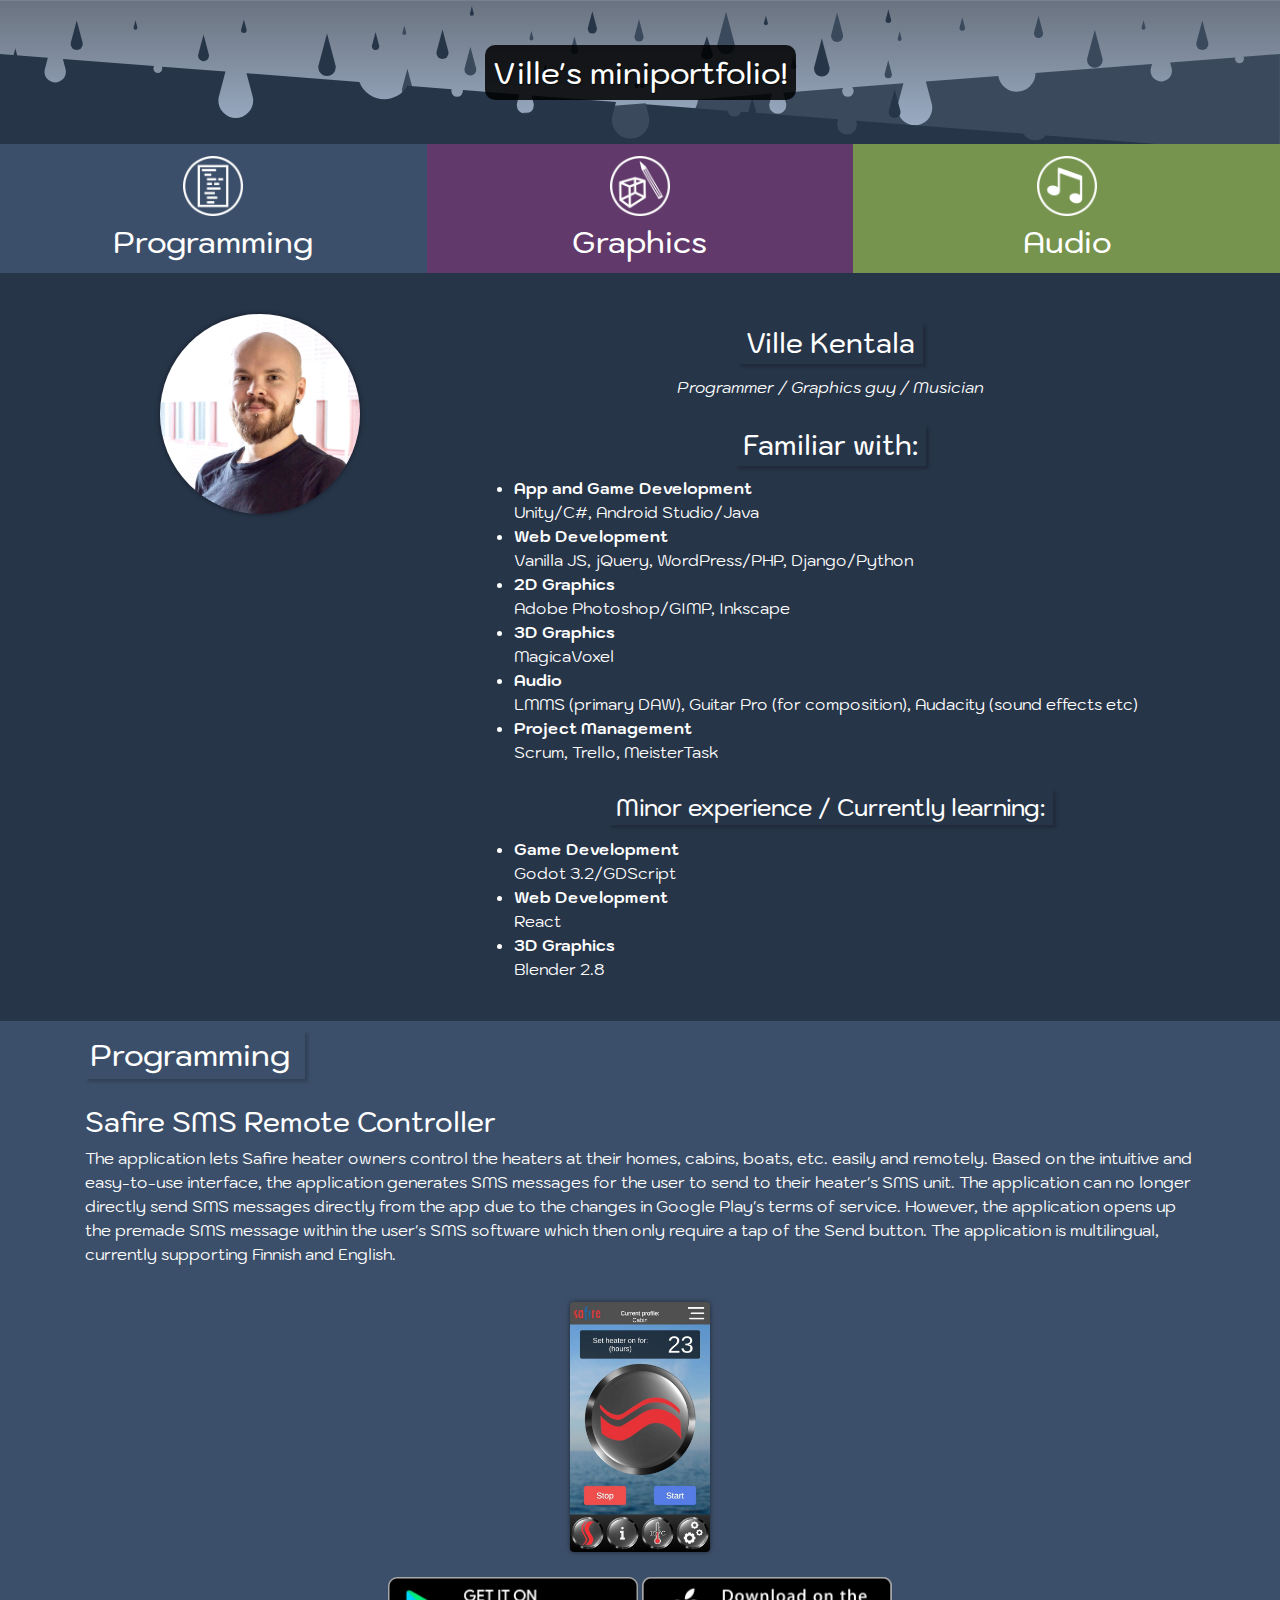
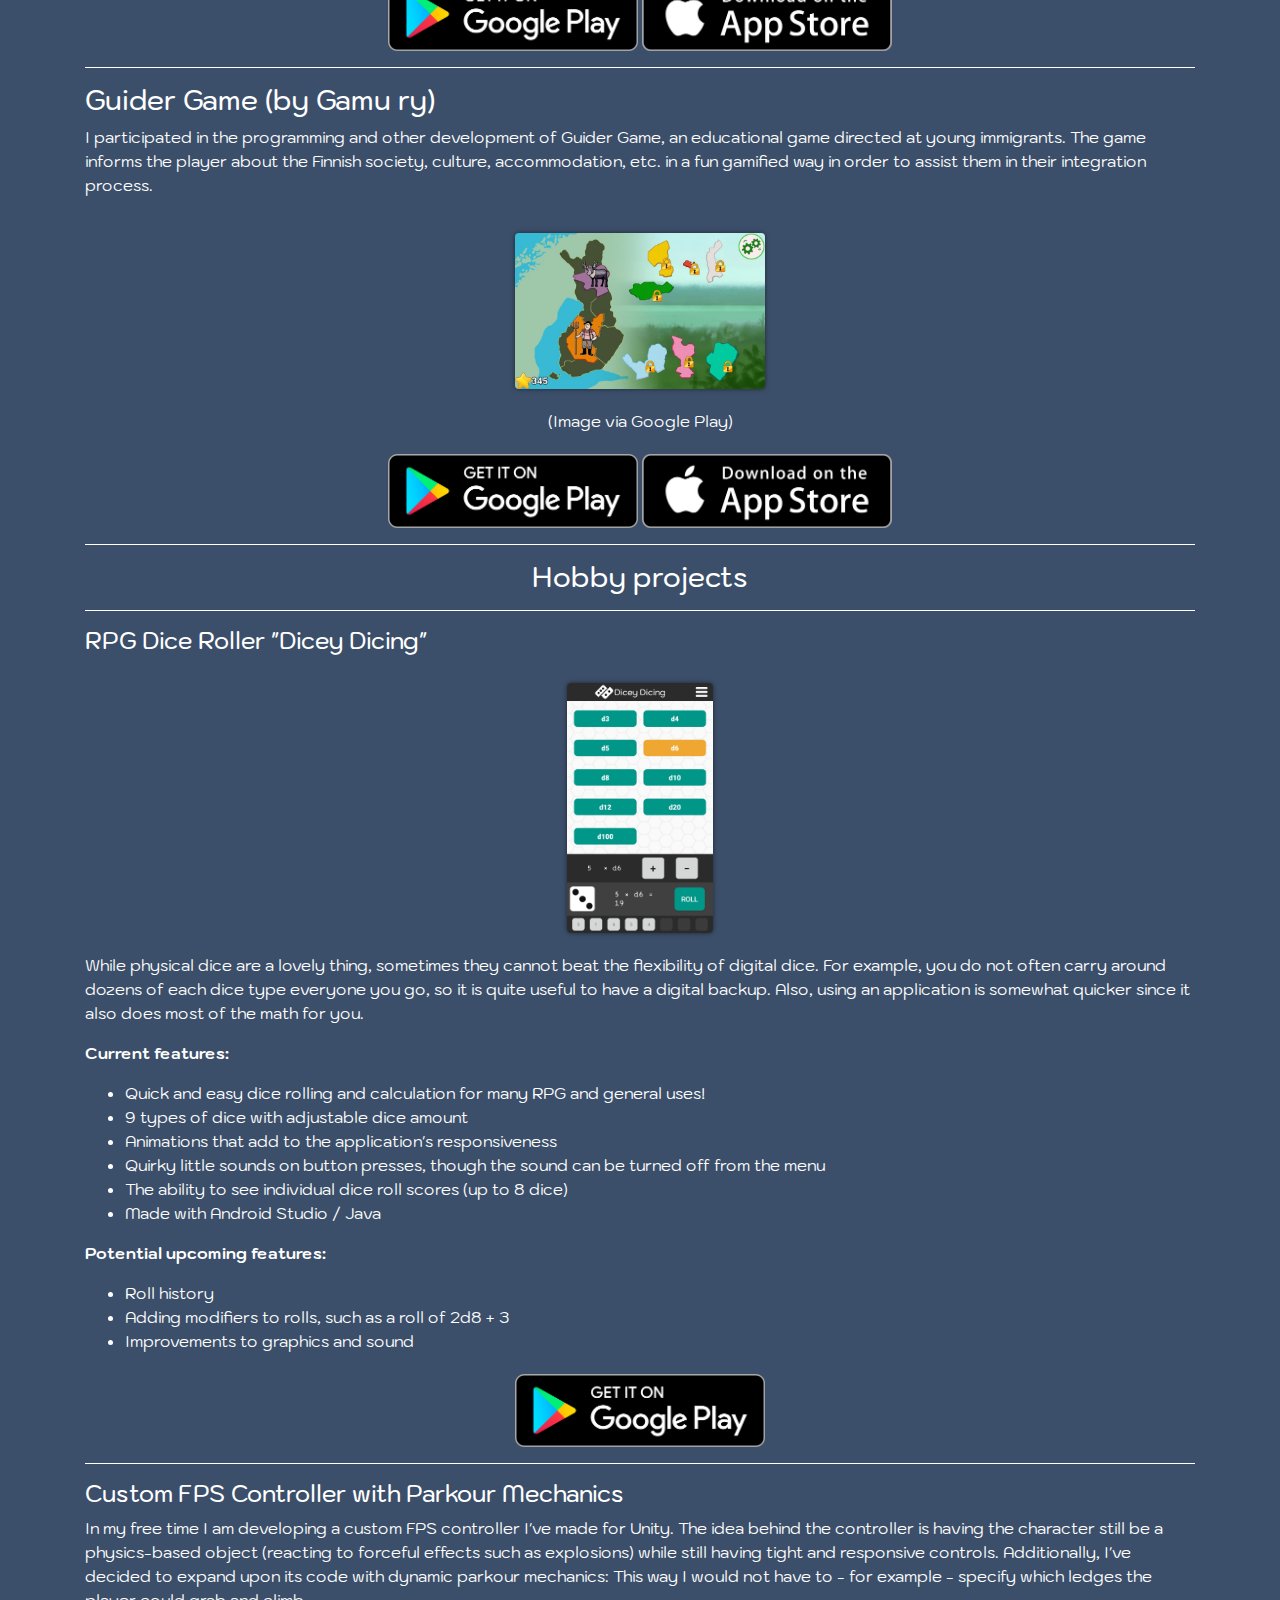
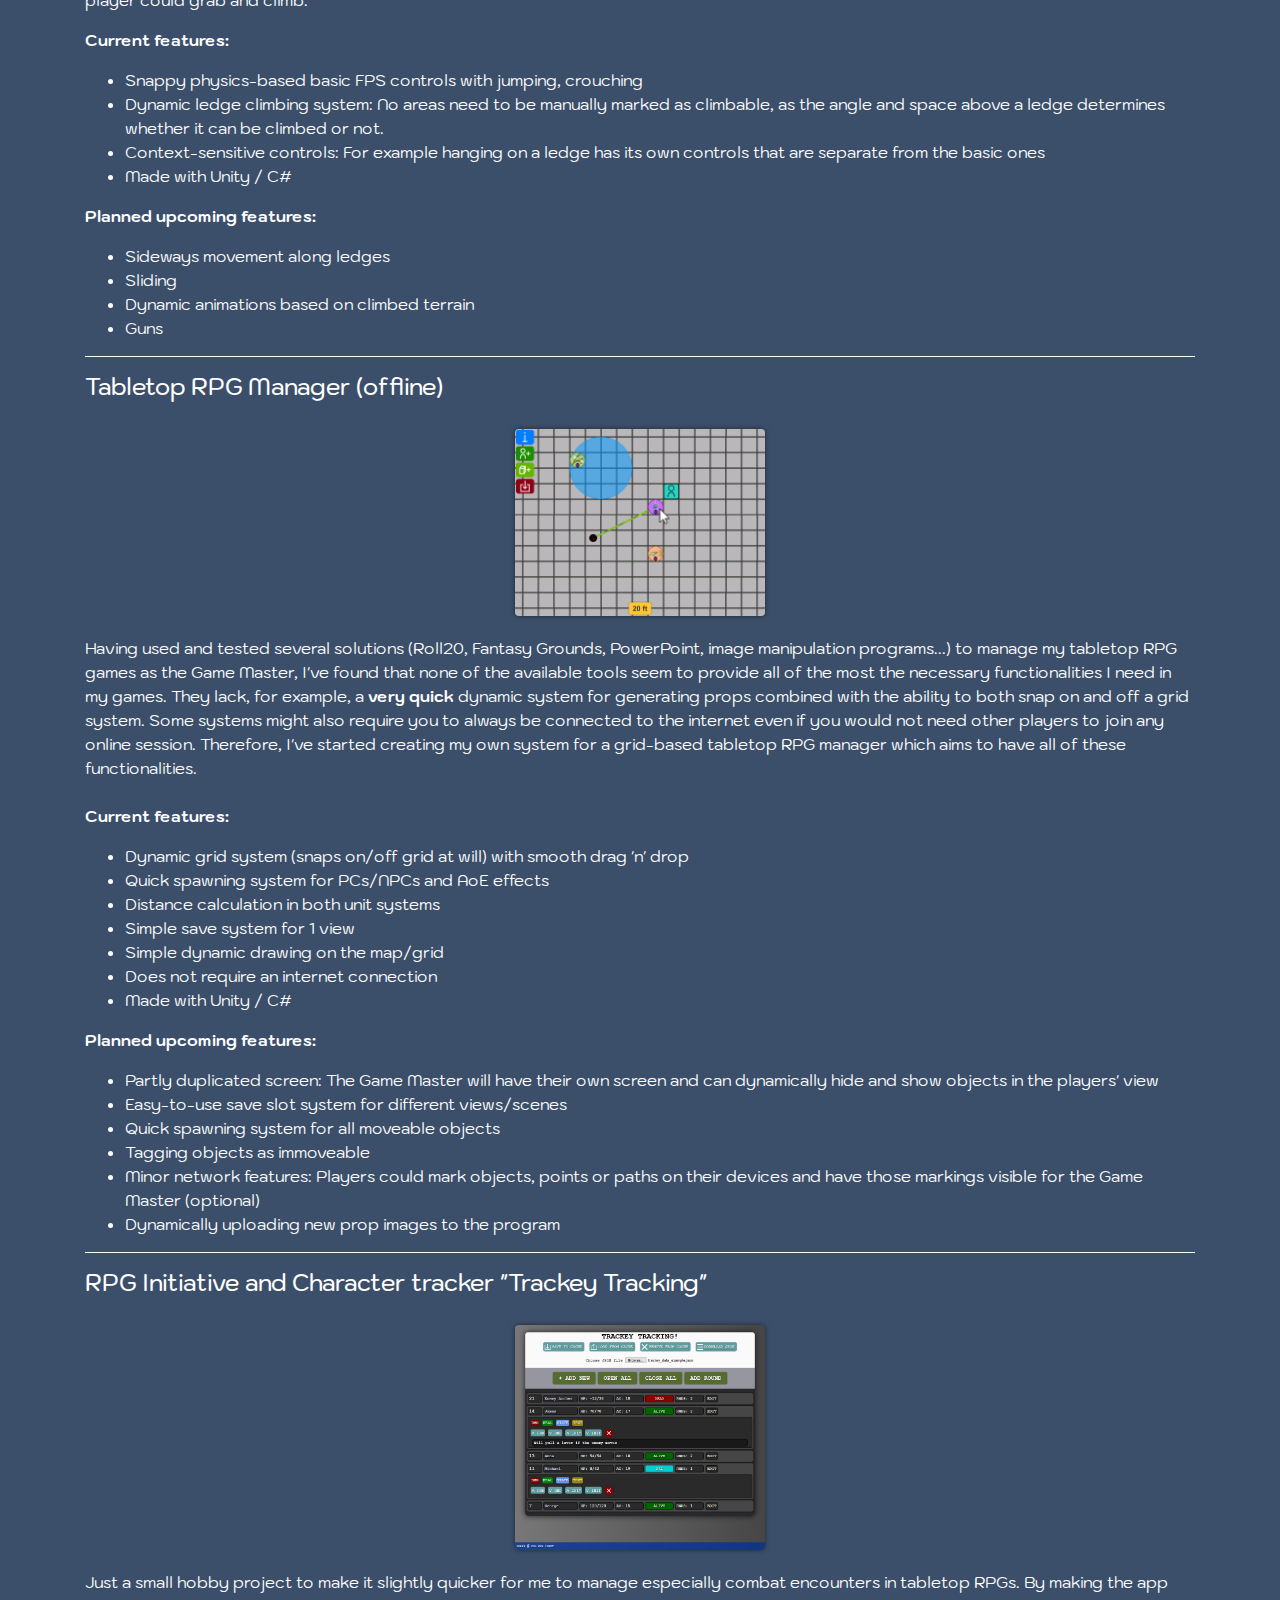
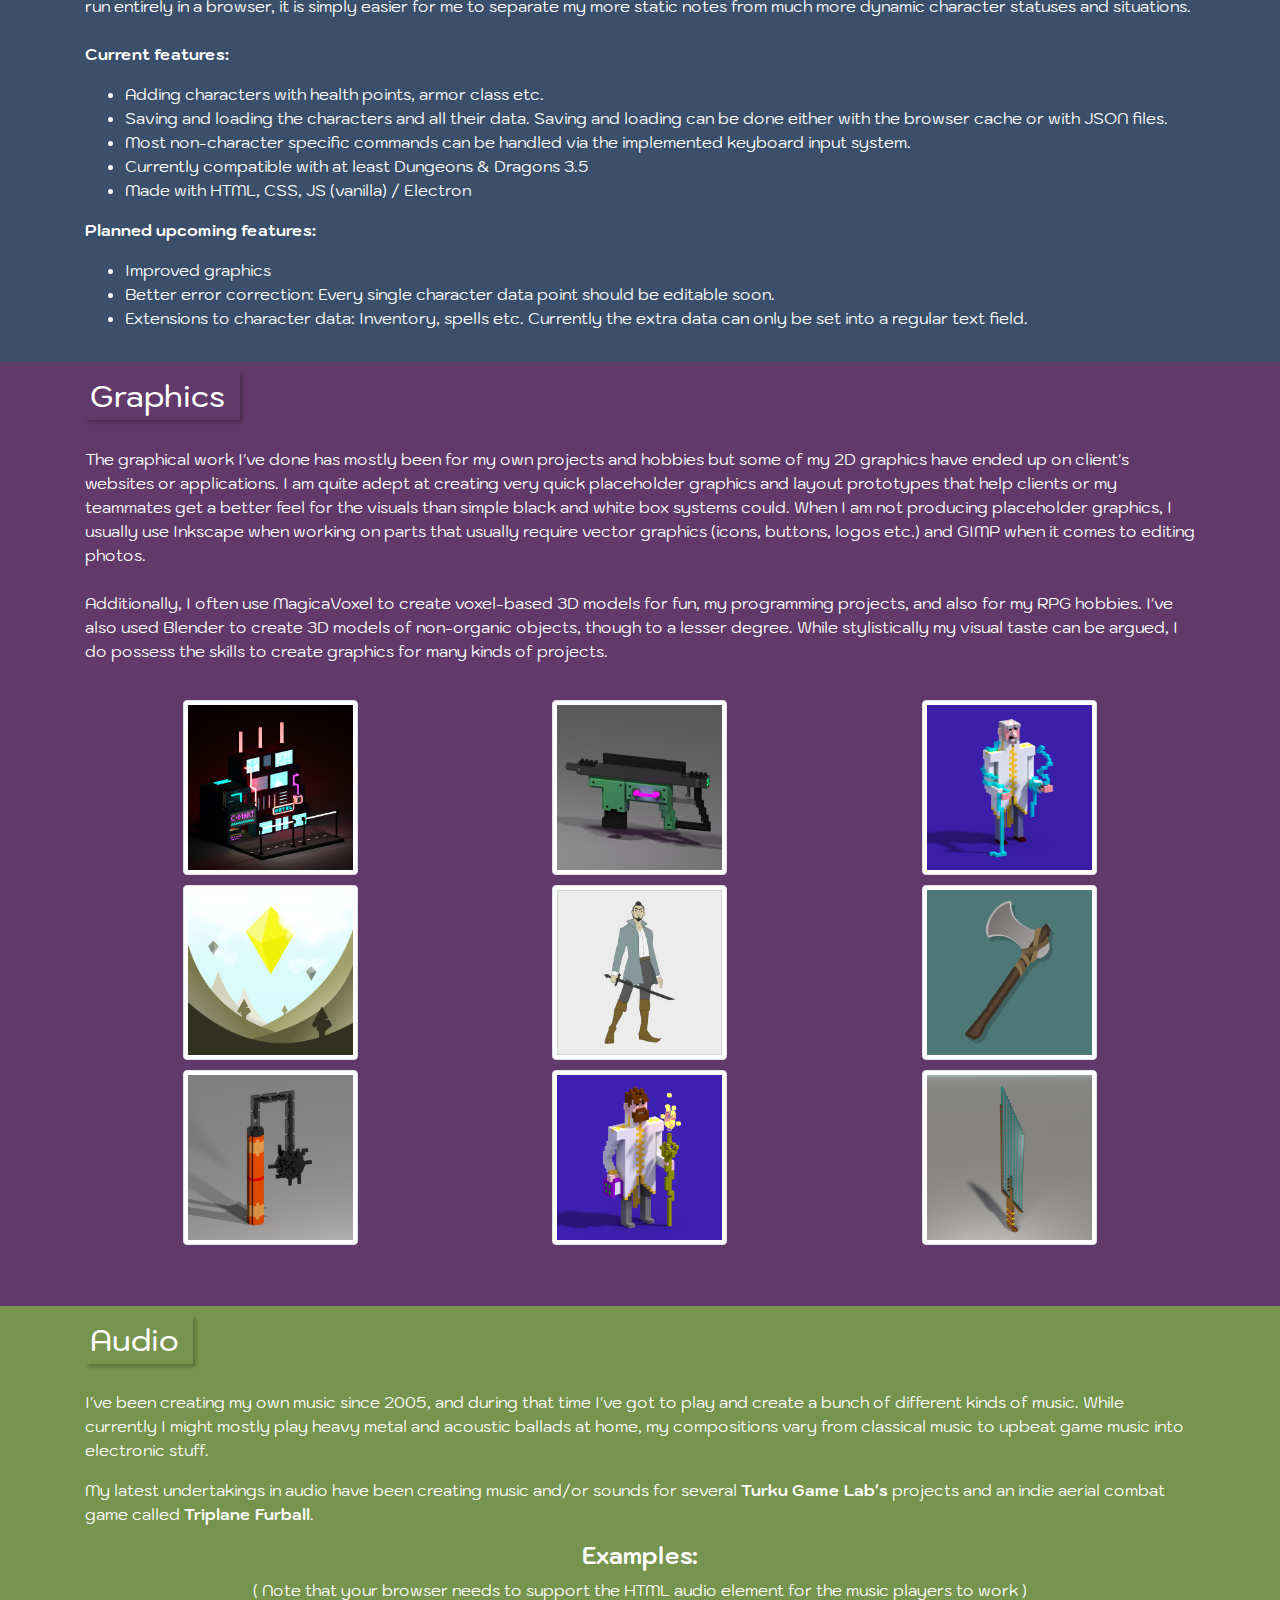
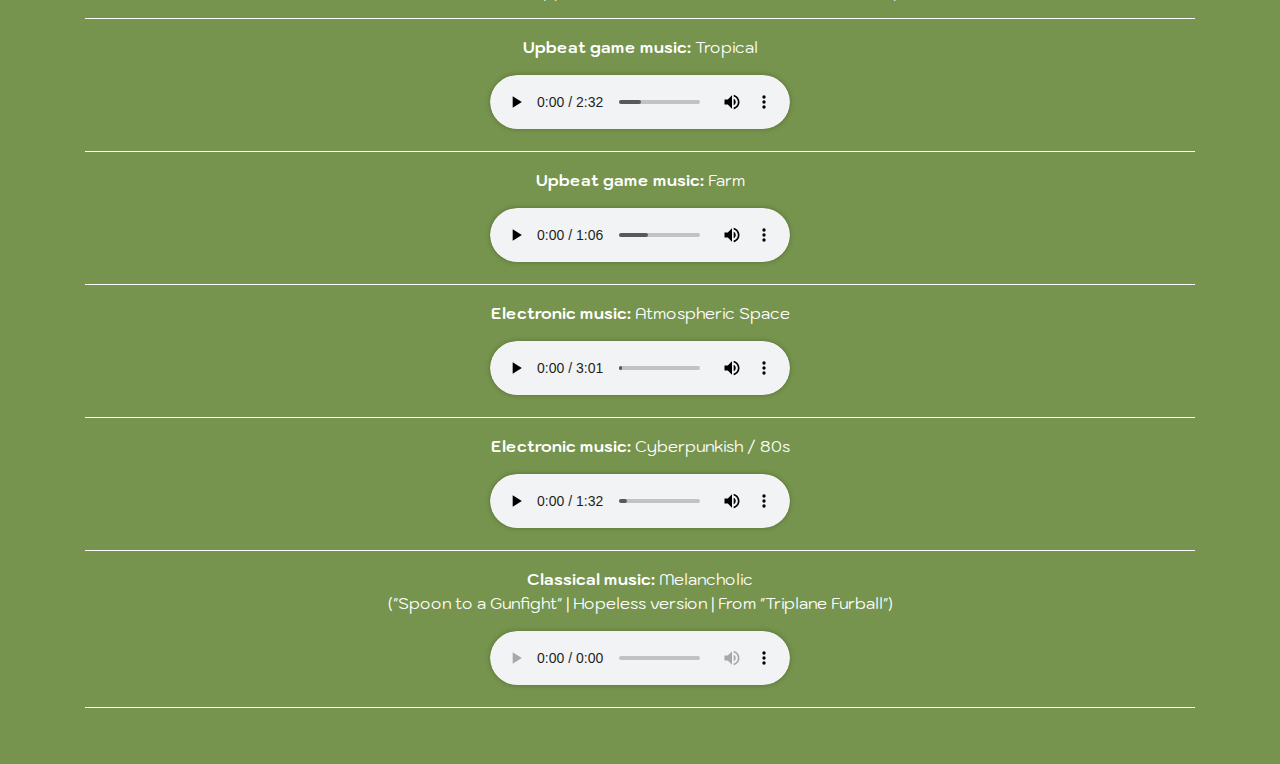
==== index.html @ 7572ef86 "CSS fixes for image sizes especially for very small displays." ====
<!doctype html>
<!--[if lt IE 7]>      <html class="no-js lt-ie9 lt-ie8 lt-ie7" lang="en"> <![endif]-->
<!--[if IE 7]>         <html class="no-js lt-ie9 lt-ie8" lang="en"> <![endif]-->
<!--[if IE 8]>         <html class="no-js lt-ie9" lang="en"> <![endif]-->
<!--[if gt IE 8]><!--> <html class="no-js" lang="en"> <!--<![endif]-->
    <head>
        <meta charset="utf-8">
        <meta http-equiv="X-UA-Compatible" content="IE=edge,chrome=1">
        <title>Ville's miniportfolio</title>
        <meta name="description" content="">
        <meta name="viewport" content="width=device-width, initial-scale=1">
        
        <!-- Icons + webmanifest | START -->
        <link rel="apple-touch-icon" sizes="180x180" href="apple-touch-icon.png">
        <link rel="icon" type="image/png" sizes="32x32" href="favicon-32x32.png">
        <link rel="icon" type="image/png" sizes="16x16" href="favicon-16x16.png">
        <link rel="manifest" href="site.webmanifest">
        <link rel="mask-icon" href="safari-pinned-tab.svg" color="#5bbad5">
        <meta name="msapplication-TileColor" content="#da532c">
        <meta name="theme-color" content="#ffffff">
        <!-- Favicon stuff etc | END -->

        <!-- Bootstrap necessities | START -->
        <link rel="stylesheet" href="https://stackpath.bootstrapcdn.com/bootstrap/4.4.1/css/bootstrap.min.css" integrity="sha384-Vkoo8x4CGsO3+Hhxv8T/Q5PaXtkKtu6ug5TOeNV6gBiFeWPGFN9MuhOf23Q9Ifjh" crossorigin="anonymous">
        <script src="https://code.jquery.com/jquery-3.4.1.slim.min.js" integrity="sha384-J6qa4849blE2+poT4WnyKhv5vZF5SrPo0iEjwBvKU7imGFAV0wwj1yYfoRSJoZ+n" crossorigin="anonymous"></script>
        <script src="https://stackpath.bootstrapcdn.com/bootstrap/4.4.1/js/bootstrap.min.js" integrity="sha384-wfSDF2E50Y2D1uUdj0O3uMBJnjuUD4Ih7YwaYd1iqfktj0Uod8GCExl3Og8ifwB6" crossorigin="anonymous"></script>
        <!-- Bootstrap necessities | END -->

        <link href="https://fonts.googleapis.com/css?family=Kodchasan&display=swap" rel="stylesheet"> 
        <link rel="stylesheet" href="css/main_20200629a.css">

    </head>
    <body>
        <!--[if lt IE 8]>
            <p class="browserupgrade">You are using an <strong>outdated</strong> browser. Please <b>upgrade your browser</b> to improve your experience.</p>
        <![endif]-->

        <!-- Header | START -->
        <div class="header">
            <a href="https://mycoville.github.io/">
                <h1 class="text-center align-middle"><span class="header-text">Ville's miniportfolio!</span></h1>
            </a>
            <div class="decoration header-left">&nbsp;</div>
            <div class="decoration header-right">&nbsp;</div>
            <div class="decoration header-left-props">&nbsp;</div>
            <div class="decoration header-right-props">&nbsp;</div>
        </div>
        <!-- Header | END -->

        <!-- Simple menu | START -->
        <div id="menu" class="container-fluid">
            <div class="row text-center">
                <a href="#programming" class="col-md-4 bg-cyberblue text-center p-1 menu-item">
                        <div class="col-3 col-md-12 menu-item">
                            <img class="m-2 img-mainmenu" src="images/icon-programming.png">
                        </div>
                        <div class="col-9 col-md-12 menu-item">
                            <h1 class="title-mainmenu">Programming</h1>
                        </div>
                        
                </a>
                <a href="#graphics" class="col-md-4 bg-cyberpurple text-center p-1 menu-item">
                        <div class="col-3 col-md-12 menu-item">
                            <img class="m-2 img-mainmenu" src="images/icon-graphics.png">
                        </div>
                        <div class="col-9 col-md-12 menu-item">
                            <h1 class="title-mainmenu">Graphics</h1>
                        </div>
                </a>
                <a href="#audio" class="col-md-4 bg-cybergreen text-center p-1 menu-item">
                        <div class="col-3 col-md-12 menu-item">
                            <img class="m-2 img-mainmenu" src="images/icon-audio2.png">
                        </div>
                        <div class="col-9 col-md-12 menu-item">
                            <h1 class="title-mainmenu">Audio</h1>
                        </div>
                </a>
            </div>
        </div>
        <!-- Simple menu | END -->
<!--xxxxxxxxxxxxxxxxxxxxxxxxxxxxxxxxxxxxxxxxxxxx-->
<!--xxxxxxxxxxxxxxxxxxxxxxxxxxxxxxxxxxxxxxxxxxxx-->
        <!-- Info about person | START -->
        <div id="info" class="container-fluid bg-cyberblue-darker text-white">
            <div class="container">
                <div class="row">
                    <div class="col-md-3 col-lg-4 p-2 pt-3 pb-3"><img class="img-profileimage rounded-circle" src="images/portfolio-ville.jpg"></div>

                    <div class="col-md-9 col-lg-8 p-4">

                        <h2 class="text-center title-sectioned"><span>Ville Kentala</span></h2>
                        <p class="text-center"><i>Programmer / Graphics guy / Musician</i></p>

                        <h2 class="text-center title-sectioned"><span>Familiar with:</span></h2>
                        <ul>
                            <li><b>App and Game Development</b><br>Unity/C#, Android Studio/Java</li>
                            <li><b>Web Development</b><br>Vanilla JS, jQuery, WordPress/PHP, Django/Python</li>
                            <li><b>2D Graphics</b><br>Adobe Photoshop/GIMP, Inkscape</li>
                            <li><b>3D Graphics</b><br>MagicaVoxel</li>
                            <li><b>Audio</b><br>LMMS (primary DAW), Guitar Pro (for composition), Audacity (sound effects etc)</li>
                            <li><b>Project Management</b><br>Scrum, Trello, MeisterTask</li>
                        </ul>

                        <h3 class="text-center title-sectioned"><span>Minor experience / Currently learning:</span></h3>
                        <ul>
                            <li><b>Game Development</b><br>Godot 3.2/GDScript</li>
                            <li><b>Web Development</b><br>React</li>
                            <li><b>3D Graphics</b><br>Blender 2.8</li>
                        </ul>

                    </div>
                </div>
            </div>
        </div>
        <!-- Info about person | END -->
<!--xxxxxxxxxxxxxxxxxxxxxxxxxxxxxxxxxxxxxxxxxxxx-->
<!--xxxxxxxxxxxxxxxxxxxxxxxxxxxxxxxxxxxxxxxxxxxx--> 
        <!-- Programming | START -->
        <div id="programming" class="container-fluid bg-cyberblue p-3">
            <div class="container">
                <h1 class="text-white"><span class="title-experience">Programming</span></h1>
                <br>

                <!-- Safire ADD SITES HERE AS WELL: MADE TECHNICAL STUFF -->
                <div class="row">
                    <div class="col-md-12 text-white">
                        <h2>Safire SMS Remote Controller</h2>
                        <p>The application lets Safire heater owners control the heaters at their homes, cabins, boats, etc. easily and remotely. Based on the intuitive and easy-to-use interface, the application generates SMS messages for the user to send to their heater's SMS unit. The application can no longer directly send SMS messages directly from the app due to the changes in Google Play's terms of service. However, the application opens up the premade SMS message within the user's SMS software which then only require a tap of the Send button. The application is multilingual, currently supporting Finnish and English.</p>
                        <div class="col-md-12 text-center">
                            <a href="images/safire-sms-remote-controller.jpg">
                                <img class="rounded img-hobbies" src="images/safire-sms-remote-controller.jpg" alt="Screenshot: Safire SMS Remote Controller">
                            </a>
                        </div>
                        <div class="text-center">
                            <a href="https://play.google.com/store/apps/details?id=fi.LuotoneOy.SafireRemoteControl&hl=en">
                                <img class="img-link" src="images/app-google-play.png" alt="https://play.google.com/store/apps/details?id=fi.LuotoneOy.SafireRemoteControl&hl=en">
                            </a>
                            <a href="https://apps.apple.com/fi/app/safire-sms-remote-controller/id1462272263">
                                <img class="img-link" src="images/app-app-store.png" alt="https://apps.apple.com/fi/app/safire-sms-remote-controller/id1462272263">
                            </a>
                        </div>
                        <hr>
                    </div>
                <div class="col-md-12 text-white">              
                    <h2>Guider Game (by Gamu ry)</h2>
                    <p>I participated in the programming and other development of Guider Game, an educational game directed at young immigrants. The game informs the player about the Finnish society, culture, accommodation, etc. in a fun gamified way in order to assist them in their integration process.</p>
                    <div class="col-md-12 text-center">
                        <a href="images/guider-game-gp.jpg">
                            <img class="rounded img-hobbies" src="images/guider-game-gp.jpg" alt="Screenshot: Guider Game">
                        </a>
                        <p class="text-white">(Image via Google Play)</p>
                    </div>
                    <div class="text-center">
                        <a href="https://play.google.com/store/apps/details?id=com.Gamu.GuiderGame&hl=en">
                            <img class="img-link" src="images/app-google-play.png" alt="https://play.google.com/store/apps/details?id=com.Gamu.GuiderGame&hl=en">
                        </a>
                        <a href="https://apps.apple.com/fi/app/guider-game/id1478608488">
                            <img class="img-link" src="images/app-app-store.png" alt="https://apps.apple.com/fi/app/guider-game/id1478608488">
                        </a>
                    </div>
                </div>
 
                <br>
                </div>
                <!-- Hobbies -->
                <div class="row">
                    <div class="col-md-12 text-white">
                        <hr>
                        <h2 class="text-center">Hobby projects</h2>
                        <hr>
                        <h3>RPG Dice Roller "Dicey Dicing"</h3>
                        <div class="text-center">
                            <a href="images/dicey-dicing-v2.jpg">
                            <img class="rounded img-hobbies" src="images/dicey-dicing-v2.jpg" alt="Screenshot: Dicey Dicing Application">
                            </a>
                        </div>
                        <p>While physical dice are a lovely thing, sometimes they cannot beat the flexibility of digital dice. For example, you do not often carry around dozens of each dice type everyone you go, so it is quite useful to have a digital backup. Also, using an application is somewhat quicker since it also does most of the math for you.</p>
                        <p><b>Current features:</b></p>
                        <ul>
                            <li>Quick and easy dice rolling and calculation for many RPG and general uses!</li>
                            <li>9 types of dice with adjustable dice amount</li>
                            <li>Animations that add to the application's responsiveness</li>
                            <li>Quirky little sounds on button presses, though the sound can be turned off from the menu</li>
                            <li>The ability to see individual dice roll scores (up to 8 dice)</li>
                            <li>Made with Android Studio / Java</li>
                        </ul>
                        <p><b>Potential upcoming features:</b></p>
                        <ul>
                            <li>Roll history</li>
                            <li>Adding modifiers to rolls, such as a roll of 2d8 + 3</li>
                            <li>Improvements to graphics and sound</li>
                        </ul>
                        <div class="text-center">
                            <a href="https://play.google.com/store/apps/details?id=com.MycoVille.RPGDice&hl=en">
                                <img class="img-link" src="images/app-google-play.png" alt="Get the app from Google Play">
                            </a>
                        </div>
                        <hr>
                        <h3>Custom FPS Controller with Parkour Mechanics</h3>
                        <p>In my free time I am developing a custom FPS controller I've made for Unity. The idea behind the controller is having the character still be a physics-based object (reacting to forceful effects such as explosions) while still having tight and responsive controls. Additionally, I've decided to expand upon its code with dynamic parkour mechanics: This way I would not have to - for example - specify which ledges the player could grab and climb.</p>
                        <p><b>Current features:</b></p>
                        <ul>
                            <li>Snappy physics-based basic FPS controls with jumping, crouching</li>
                            <li>Dynamic ledge climbing system: No areas need to be manually marked as climbable, as the angle and space above a ledge determines whether it can be climbed or not.</li>
                            <li>Context-sensitive controls: For example hanging on a ledge has its own controls that are separate from the basic ones</li>
                            <li>Made with Unity / C#</li>
                        </ul>
                        <p><b>Planned upcoming features:</b></p>
                        <ul>
                            <li>Sideways movement along ledges</li>
                            <li>Sliding</li>
                            <li>Dynamic animations based on climbed terrain</li>
                            <li>Guns</li>
                        </ul>
                        <hr>
                        <h3>Tabletop RPG Manager (offline)</h3>
                        <div class="text-center">
                            <a href="images/coding-rpg-multitool.jpg">
                            <img class="rounded img-hobbies" src="images/coding-rpg-multitool.jpg" alt="Screenshot: Dicey Dicing Application">
                            </a>
                        </div>
                        <p>Having used and tested several solutions (Roll20, Fantasy Grounds, PowerPoint, image manipulation programs...) to manage my tabletop RPG games as the Game Master, I've found that none of the available tools seem to provide all of the most the necessary functionalities I need in my games. They lack, for example, a <b>very quick</b> dynamic system for generating props combined with the ability to both snap on and off a grid system. Some systems might also require you to always be connected to the internet even if you would not need other players to join any online session. Therefore, I've started creating my own system for a grid-based tabletop RPG manager which aims to have all of these functionalities.<br><br>
                        <b>Current features:</b></p>
                        <ul>
                            <li>Dynamic grid system (snaps on/off grid at will) with smooth drag 'n' drop</li>
                            <li>Quick spawning system for PCs/NPCs and AoE effects</li>
                            <li>Distance calculation in both unit systems</li>
                            <li>Simple save system for 1 view</li>
                            <li>Simple dynamic drawing on the map/grid</li>
                            <li>Does not require an internet connection</li>
                            <li>Made with Unity / C#</li>
                        </ul>
                        <p><b>Planned upcoming features:</b></p>
                        <ul>
                            <li>Partly duplicated screen: The Game Master will have their own screen and can dynamically hide and show objects in the players' view</li>
                            <li>Easy-to-use save slot system for different views/scenes</li>
                            <li>Quick spawning system for all moveable objects</li>
                            <li>Tagging objects as immoveable</li>
                            <li>Minor network features: Players could mark objects, points or paths on their devices and have those markings visible for the Game Master (optional)</li>
                            <li>Dynamically uploading new prop images to the program</li>
                        </ul>
                        <hr>
                        <h3>RPG Initiative and Character tracker "Trackey Tracking"</h3>
                        <div class="text-center">
                            <a href="images/trackey-tracking-v1.jpg">
                            <img class="rounded img-hobbies" src="images/trackey-tracking-v1.jpg" alt="Screenshot: Trackey Tracking application">
                            </a>
                        </div>
                        <p>Just a small hobby project to make it slightly quicker for me to manage especially combat encounters in tabletop RPGs. By making the app run entirely in a browser, it is simply easier for me to separate my more static notes from much more dynamic character statuses and situations.
                        <br><br>
                        <b>Current features:</b>
                        </p>
                        <ul>
                            <li>Adding characters with health points, armor class etc.</li>
                            <li>Saving and loading the characters and all their data. Saving and loading can be done either with the browser cache or with JSON files.</li>
                            <li>Most non-character specific commands can be handled via the implemented keyboard input system.</li>
                            <li>Currently compatible with at least Dungeons &amp; Dragons 3.5</li>
                            <li>Made with HTML, CSS, JS (vanilla) / Electron</li>
                        </ul>
                        <p><b>Planned upcoming features:</b></p>
                        <ul>
                            <li>Improved graphics</li>
                            <li>Better error correction: Every single character data point should be editable soon.
                            <li>Extensions to character data: Inventory, spells etc. Currently the extra data can only be set into a regular text field.</li>
                        </ul>
                    </div>
                </div>
            </div>
        </div>
        <!-- Programming | END -->
<!--xxxxxxxxxxxxxxxxxxxxxxxxxxxxxxxxxxxxxxxxxxxx-->
<!--xxxxxxxxxxxxxxxxxxxxxxxxxxxxxxxxxxxxxxxxxxxx-->
        <!-- Graphics | START -->
        <div id="graphics" class="container-fluid bg-cyberpurple p-3">
            <div class="container">
                <h1 class="text-white"><span class="title-experience">Graphics</span></h1>
                <br>
                <p class="text-white">The graphical work I've done has mostly been for my own projects and hobbies but some of my 2D graphics have ended up on client's websites or applications. I am quite adept at creating very quick placeholder graphics and layout prototypes that help clients or my teammates get a better feel for the visuals than simple black and white box systems could. When I am not producing placeholder graphics, I usually use Inkscape when working on parts that usually require vector graphics (icons, buttons, logos etc.) and GIMP when it comes to editing photos.<br><br>
                Additionally, I often use MagicaVoxel to create voxel-based 3D models for fun, my programming projects, and also for my RPG hobbies. I've also used Blender to create 3D models of non-organic objects, though to a lesser degree. While stylistically my visual taste can be argued, I do possess the skills to create graphics for many kinds of projects.
                </p>
                <!-- Gallery -->
                <div class="container bg-cyberpurple p-3">
                    <div class="row text-center portfolio-gallery">
                            <div class="col-xs-6 col-sm-6 col-md-4">
                                <a href="images/cyberpunk-city-square.jpg">
                                <img class="img-fluid img-thumbnail" src="images/cyberpunk-city-square.jpg">
                                </a>
                            </div>

                            <div class="col-xs-6 col-sm-6 col-md-4">
                                <a href="images/cyberpunk-smg-square.jpg">
                                <img class="img-fluid img-thumbnail" src="images/cyberpunk-smg-square.jpg">
                                </a>
                            </div>

                            <div class="col-xs-6 col-sm-6 col-md-4">
                                <a href="images/fantasy-sorcerer-square.jpg">
                                <img class="img-fluid img-thumbnail" src="images/fantasy-sorcerer-square.jpg">
                                </a>
                            </div>

                            <div class="col-xs-6 col-sm-6 col-md-4">
                                <a href="images/vector-valley.jpg">
                                <img class="img-fluid img-thumbnail" src="images/vector-valley.jpg">
                                </a>
                            </div>

                            <div class="col-xs-6 col-sm-6 col-md-4">
                                <a href="images/vector-swordsman.jpg">
                                <img class="img-fluid img-thumbnail" src="images/vector-swordsman.jpg">
                                </a>
                            </div>

                            <div class="col-xs-6 col-sm-6 col-md-4">
                                <a href="images/vector-axe.jpg">
                                <img class="img-fluid img-thumbnail" src="images/vector-axe.jpg">
                                </a>
                            </div>

                            <div class="col-xs-6 col-sm-6 col-md-4">
                                <a href="images/fantasy-flail-square.jpg">
                                <img class="img-fluid img-thumbnail" src="images/fantasy-flail-square.jpg">
                                </a>
                            </div>

                            <div class="col-xs-6 col-sm-6 col-md-4">
                                <a href="images/fantasy-wizard-square.jpg">
                                <img class="img-fluid img-thumbnail" src="images/fantasy-wizard-square.jpg">
                                </a>
                            </div>

                            <div class="col-xs-6 col-sm-6 col-md-4">
                                <a href="images/fantasy-dagger-square.jpg">
                                <img class="img-fluid img-thumbnail" src="images/fantasy-dagger-square.jpg">
                                </a>
                            </div>
                    </div>
                </div>
                <br>
            </div>
        </div>
        <!-- Graphics | END -->
<!--xxxxxxxxxxxxxxxxxxxxxxxxxxxxxxxxxxxxxxxxxxxx-->
<!--xxxxxxxxxxxxxxxxxxxxxxxxxxxxxxxxxxxxxxxxxxxx-->
        <!-- Audio | START -->
        <div id="audio" class="container-fluid bg-cybergreen p-3">
            <div class="container">
                <h1 class="text-white"><span class="title-experience">Audio</span></h1>
                <br>
                <p class="text-white">I've been creating my own music since 2005, and during that time I've got to play and create a bunch of different kinds of music. While currently I might mostly play heavy metal and acoustic ballads at home, my compositions vary from classical music to upbeat game music into electronic stuff.
                </p>
                <p class="text-white">My latest undertakings in audio have been creating music and/or sounds for several <b><a class="text-white" href="https://www.turkugamelab.fi/">Turku Game Lab's</a></b> projects and an indie aerial combat game called <b><a class="text-white" href="https://juicydotgames.itch.io/triplane-furball" target="_blank">Triplane Furball</a></b>.
                </p>
                <div class="text-center text-white">
                    <h3><b>Examples:</b></h3>
                    <p>( Note that your browser needs to support the HTML audio element for the music players to work )</p>
                    <hr>
                    <p><b>Upbeat game music:</b> Tropical</p>
                    <audio controls>
                        <source src="audio/game-music-upbeat-tropical.mp3" type="audio/mpeg">
                    </audio>
                    <hr>
                    <p><b>Upbeat game music:</b> Farm</p>
                    <audio controls>
                        <source src="audio/game-music-upbeat-farm.mp3" type="audio/mpeg">
                    </audio>
                    <hr>
                    <p><b>Electronic music:</b> Atmospheric Space</p>
                    <audio controls>
                        <source src="audio/electronic-atmospheric-space.mp3" type="audio/mpeg">
                    </audio>
                    <hr>
                    <p><b>Electronic music:</b> Cyberpunkish / 80s</p>
                    <audio controls>
                        <source src="audio/cyberpunkish-80s.mp3" type="audio/mpeg">
                    </audio>
                    <hr>
                    <p><b>Classical music:</b> Melancholic<br>("Spoon to a Gunfight" | Hopeless version | From "Triplane Furball")</p>
                    <audio controls>
                        <source src="audio/triplanefb-spoon-2-gunfight-hopeless.mp3" type="audio/mpeg">
                    </audio>
                    <hr>
                </div>
                <br>
            </div>
        </div>
        <!-- Audio | END -->
<!--xxxxxxxxxxxxxxxxxxxxxxxxxxxxxxxxxxxxxxxxxxxx-->
    </body>
</html>
---- css/main_20200629a.css ----
/* Font resizes */
.h1, h1 {font-size:1.9rem;}
.h2, h2 {font-size:1.7rem;}
.h3, h3 {font-size:1.45rem;}

body
{
    font-family: 'Kodchasan', sans-serif;
}

a:hover
{
    text-decoration: none;
}

hr
{
    border-color:white;
}

.bg-cyberblue
{
    background-color: #3C4F6A;
}
.bg-cyberblue-darker
{
    background-color: #273549;
}
.bg-cyberbrown-darker
{
    background-color:#6E5936;
}
.bg-cyberpurple
{
    background-color:#61396A;
}
.bg-cybergreen
{
    background-color:#76944D;
}

.header
{
    padding-top:55px;
    padding-bottom:45px;
    background-color:#a1b3cc;
    background-image: -webkit-gradient(linear, left top, left bottom, from(rgba(50,50,50, 0.5)), to(#a1b3cc));background-image: -o-linear-gradient(rgba(50,50,50, 0.5), #a1b3cc);background-image: linear-gradient(rgba(50,50,50, 0.5), #a1b3cc);
    background-position: center;
    background-size:cover;
    position:relative;
    overflow: hidden;
}

.header .decoration
{
    display: block;
    position:absolute;
    width:100%;
    bottom:0px;
}

.header .header-left
{
    height:125%;
    z-index: 2;
    background:url(../images/header-corroded-left.svg);
    background-size:contain;
    background-repeat: no-repeat;
    background-position: -1px bottom;
    -webkit-animation: 4s forwards slideToLeft;animation: 4s forwards slideToLeft;
}
.header .header-left-props
{
    height:100%;
    z-index: 2;
    background:url(../images/header-corroded-left-drops.svg);
    background-size:contain;
    background-repeat: no-repeat;
    background-position: -1px bottom;
    -webkit-animation: 4s forwards slideToRightMore;animation: 4s forwards slideToRightMore;
}

.header .header-right
{
    /*background-color:hotpink;*/
    height:125%;
    z-index: 1;
    background:url(../images/header-corroded-right.svg);
    background-size:contain;
    background-repeat: no-repeat;
    background-position: right bottom;
    -webkit-animation: 4s forwards slideToRight;animation: 4s forwards slideToRight;
}
.header .header-right-props
{
    height:100%;
    z-index: 1;
    background:url(../images/header-corroded-right-drops.svg);
    background-size:contain;
    background-repeat: no-repeat;
    background-position: right bottom;
    -webkit-animation: 4s forwards slideToLeftMore;animation: 4s forwards slideToLeftMore;
}

.header-text
{
    color:white;
    text-shadow:1px 1px 1px rgba(0,0,0,0.5);
    background:rgba(0,0,0,0.85);
    border-radius:10px;
    padding:8px;
    z-index:100;
    position: relative;
}

@-webkit-keyframes slideToLeft
{
    0%
    {
        -webkit-transform: translateX(0px);
                transform: translateX(0px);
    }
    25%
    {
        -webkit-transform: translateX(0px);
                transform: translateX(0px);
    }
    100%
    {
        -webkit-transform: translateX(-100px);
                transform: translateX(-100px);
    }
}

@keyframes slideToLeft
{
    0%
    {
        -webkit-transform: translateX(0px);
                transform: translateX(0px);
    }
    25%
    {
        -webkit-transform: translateX(0px);
                transform: translateX(0px);
    }
    100%
    {
        -webkit-transform: translateX(-100px);
                transform: translateX(-100px);
    }
}

@-webkit-keyframes slideToLeftMore
{
    0%
    {
        -webkit-transform: translateX(0px);
                transform: translateX(0px);
    }
    25%
    {
        -webkit-transform: translateX(0px);
                transform: translateX(0px);
    }
    100%
    {
        -webkit-transform: translateX(-200px);
                transform: translateX(-200px);
    }
}

@keyframes slideToLeftMore
{
    0%
    {
        -webkit-transform: translateX(0px);
                transform: translateX(0px);
    }
    25%
    {
        -webkit-transform: translateX(0px);
                transform: translateX(0px);
    }
    100%
    {
        -webkit-transform: translateX(-200px);
                transform: translateX(-200px);
    }
}

@-webkit-keyframes slideToRight
{
    0%
    {
        -webkit-transform: translateX(0px);
                transform: translateX(0px);
    }
    25%
    {
        -webkit-transform: translateX(0px);
                transform: translateX(0px);
    }
    100%
    {
        -webkit-transform: translateX(100px);
                transform: translateX(100px);
    }
}

@keyframes slideToRight
{
    0%
    {
        -webkit-transform: translateX(0px);
                transform: translateX(0px);
    }
    25%
    {
        -webkit-transform: translateX(0px);
                transform: translateX(0px);
    }
    100%
    {
        -webkit-transform: translateX(100px);
                transform: translateX(100px);
    }
}

@-webkit-keyframes slideToRightMore
{
    0%
    {
        -webkit-transform: translateX(0px);
                transform: translateX(0px);
    }
    25%
    {
        -webkit-transform: translateX(0px);
                transform: translateX(0px);
    }
    100%
    {
        -webkit-transform: translateX(200px);
                transform: translateX(200px);
    }
}

@keyframes slideToRightMore
{
    0%
    {
        -webkit-transform: translateX(0px);
                transform: translateX(0px);
    }
    25%
    {
        -webkit-transform: translateX(0px);
                transform: translateX(0px);
    }
    100%
    {
        -webkit-transform: translateX(200px);
                transform: translateX(200px);
    }
}

.img-mainmenu
{
    max-height:60px;
    max-width: 60px;
    height:60px;
    width:100%;
}

.img-profileimage
{
    display:block;
    max-width:200px;
    max-height:200px;
    width:100%;
    margin:auto;
    margin-top:25px;
    -webkit-box-shadow: 0px 0px 5px rgba(0,0,0,0.5);
    box-shadow: 0px 0px 5px rgba(0,0,0,0.5);
}

.img-programming
{
    max-height:250px;
    max-width:250px;
    display:block;
    margin:0 auto;
    -webkit-box-shadow: 0px 0px 5px rgba(0,0,0,0.5);box-shadow: 0px 0px 5px rgba(0,0,0,0.5);
}

.img-hobbies
{
    max-width:250px;
    max-height:250px;
    margin-top:20px;
    margin-bottom:20px;
    -webkit-box-shadow: 0px 0px 5px rgba(0,0,0,0.5);box-shadow: 0px 0px 5px rgba(0,0,0,0.5);
}

.img-link
{
    max-height:250px;
    max-width:250px;
    margin-top:5px;
}

.portfolio-gallery img
{
    max-height:175px;
    height:175px;
    margin:5px;
}

.title-mainmenu
{
    color:white;
    text-decoration: none;
    display:block;
}

.title-mainmenu:hover
{
    text-decoration: none;
}

.title-sectioned
{
    /*border-top:1px solid rgba(0,0,0,0.25);
    border-bottom:1px solid rgba(0,0,0,0.25);*/
    margin-top:30px;
    margin-bottom:15px;
}
.title-sectioned > span
{
    -webkit-box-shadow: 3px 3px 3px rgba(0,0,0,0.2);box-shadow: 3px 3px 3px rgba(0,0,0,0.2);
    padding: 3px 8px;
}

.title-experience
{
    /*border-bottom:1px solid rgba(0,0,0,0.25);*/
    /*border-right:1px solid rgba(0,0,0,0.25);*/
    padding:5px;
    padding-right:15px;
    -webkit-box-shadow: 3px 3px 3px rgba(0,0,0,0.2);box-shadow: 3px 3px 3px rgba(0,0,0,0.2);
}

audio
{
    -webkit-box-shadow: 0px 0px 5px rgba(0,0,0,0.25);
    box-shadow: 0px 0px 5px rgba(0,0,0,0.25);
    border-radius: 100px;
}

/* Responsiveness adjustments */
@media only screen and (max-width: 767px) 
{
    .h1, h1 {font-size:1.45rem;}
    .h2, h2 {font-size:1.25rem;}
    .h3, h3 {font-size:1.1rem;}
    .p. p {font-size:0.95rem;}
    
    .img-profileimage
    {
        max-width:120px;
        max-height:120px;
        margin-top:0px;
    }
    
    .img-mainmenu
    {
        max-height:50px;
        max-width: 50px;
        height:50px;
        width:auto;
    }
    
    .portfolio-gallery img
    {
        max-height:150px;
        height:150px;
        margin:5px;
    }

    .title-mainmenu
    {
        font-size:1.25rem;
        margin:5px;
    }
    .title-sectioned
    {
        margin-top:5px;
    }
    
    .menu-item
    {
        display:flex;
        align-content: center;
        align-items: center;
    }
    
    audio
    {
        max-width:280px;
    }
    
}
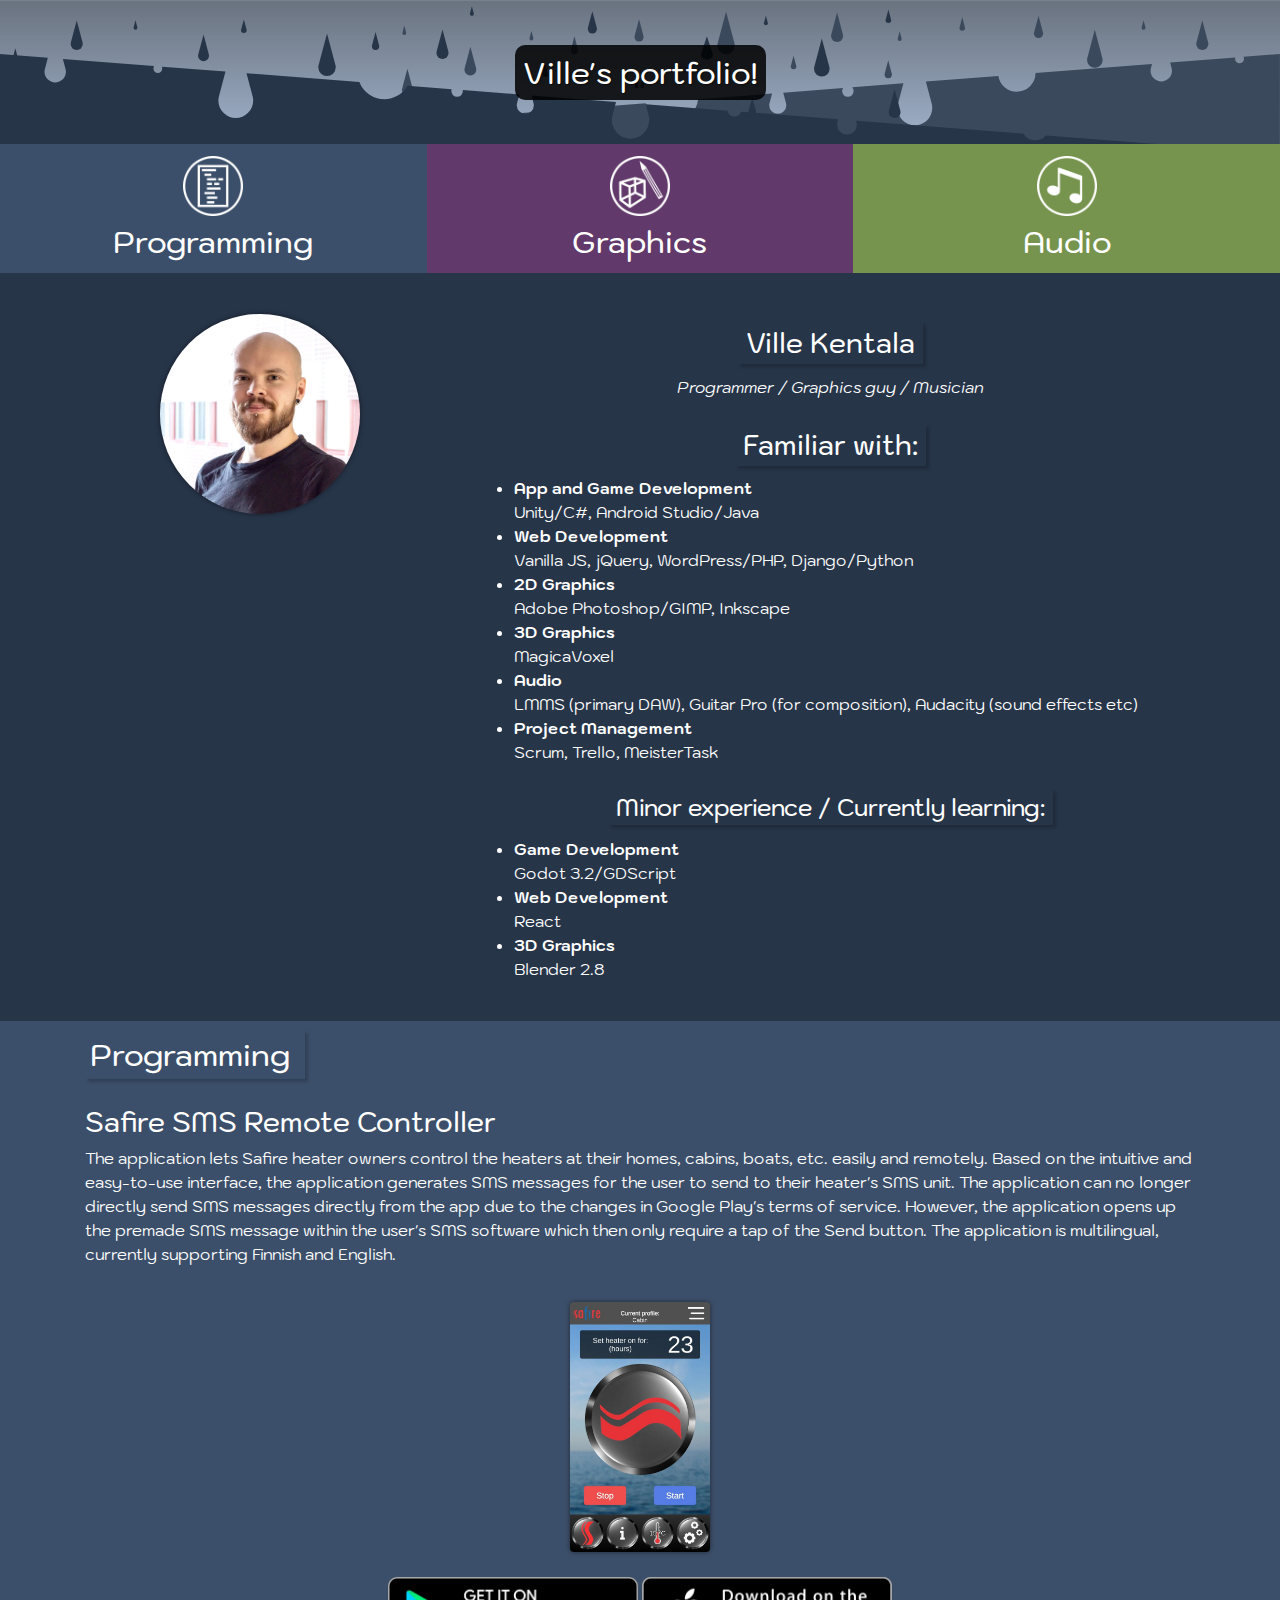
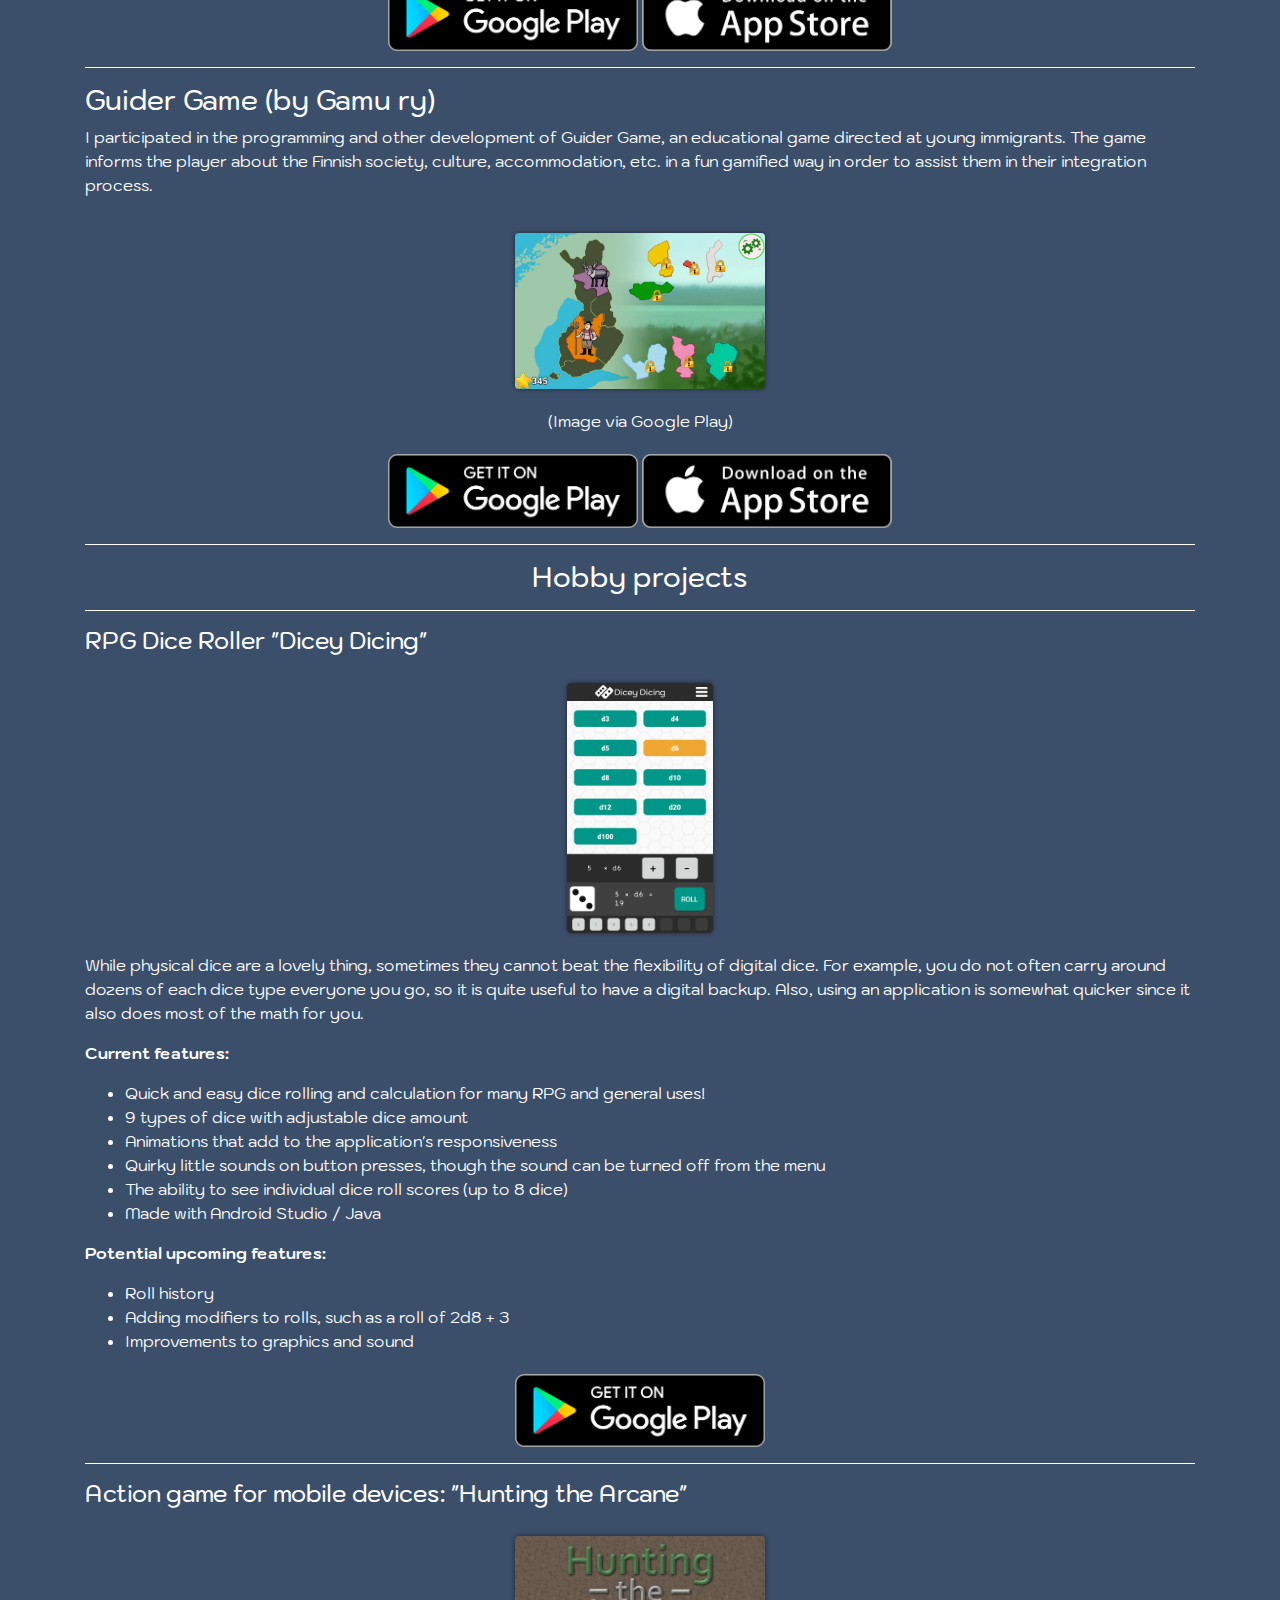
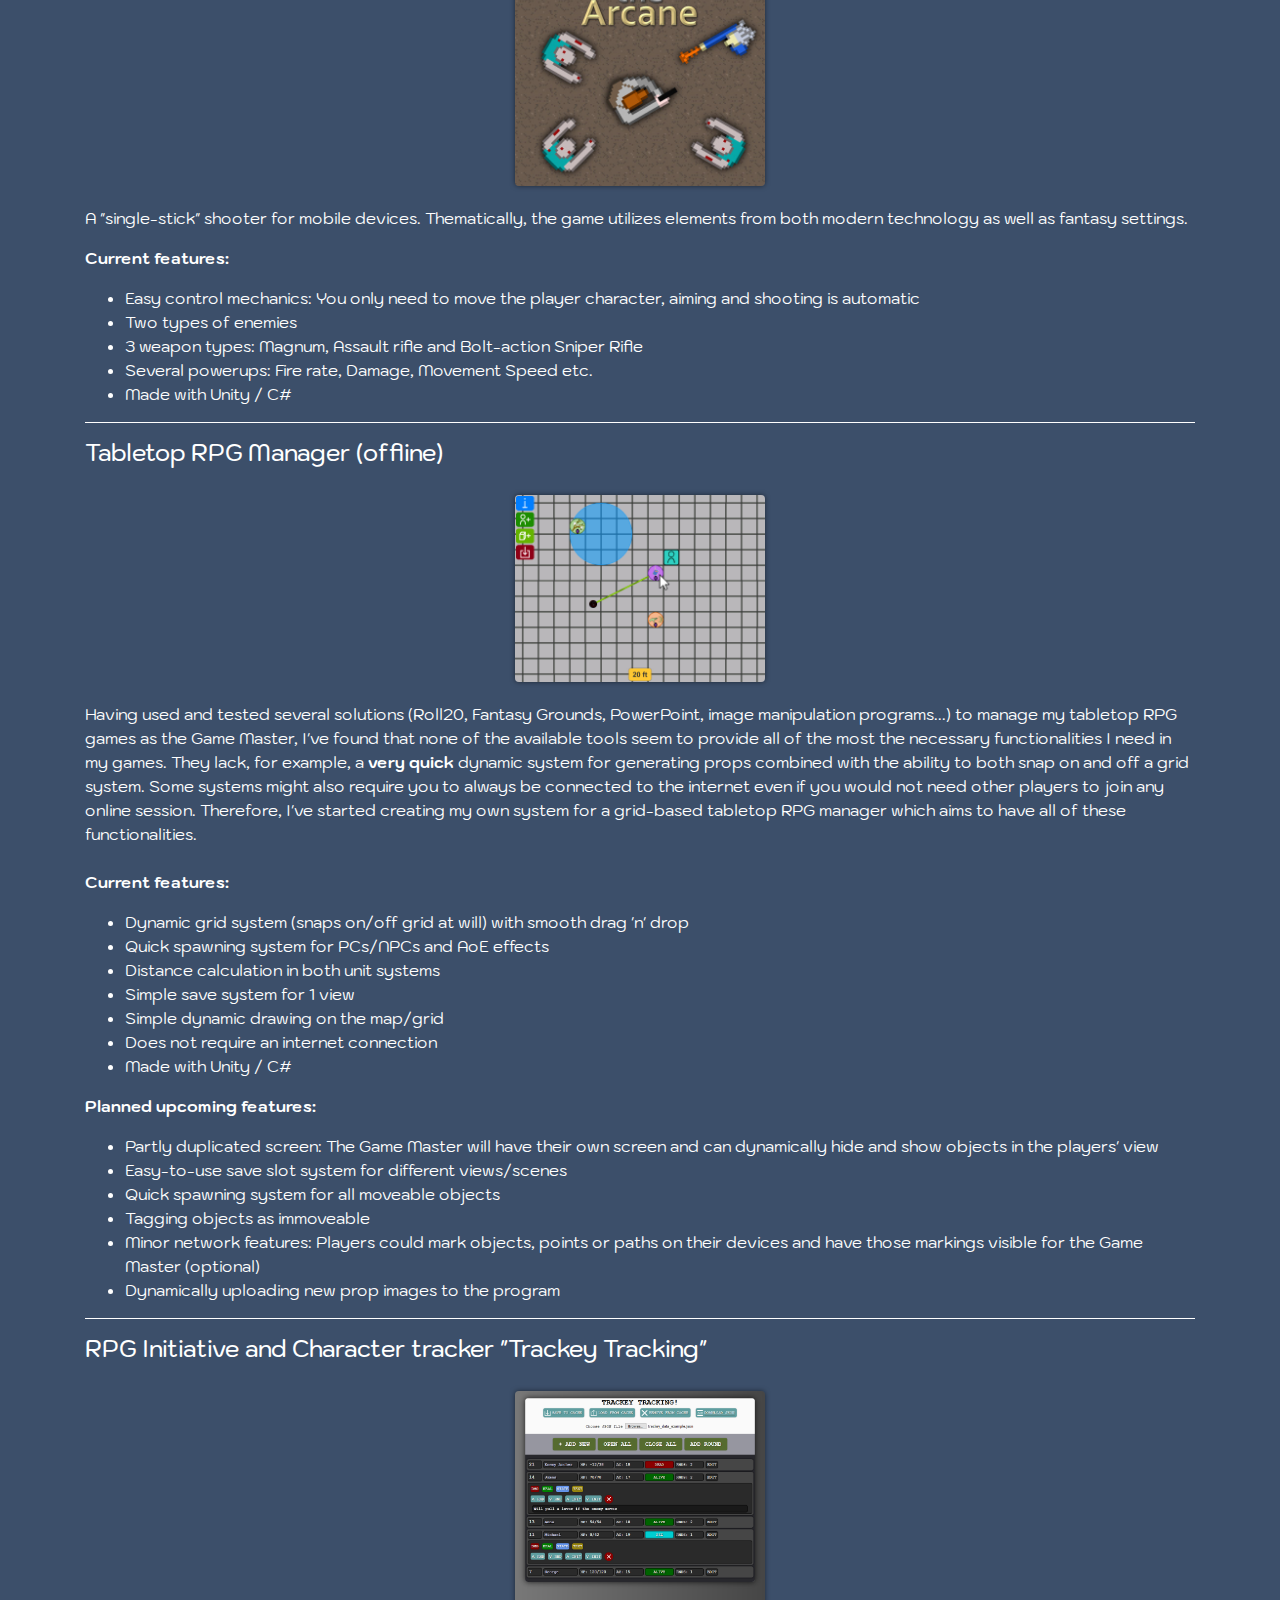
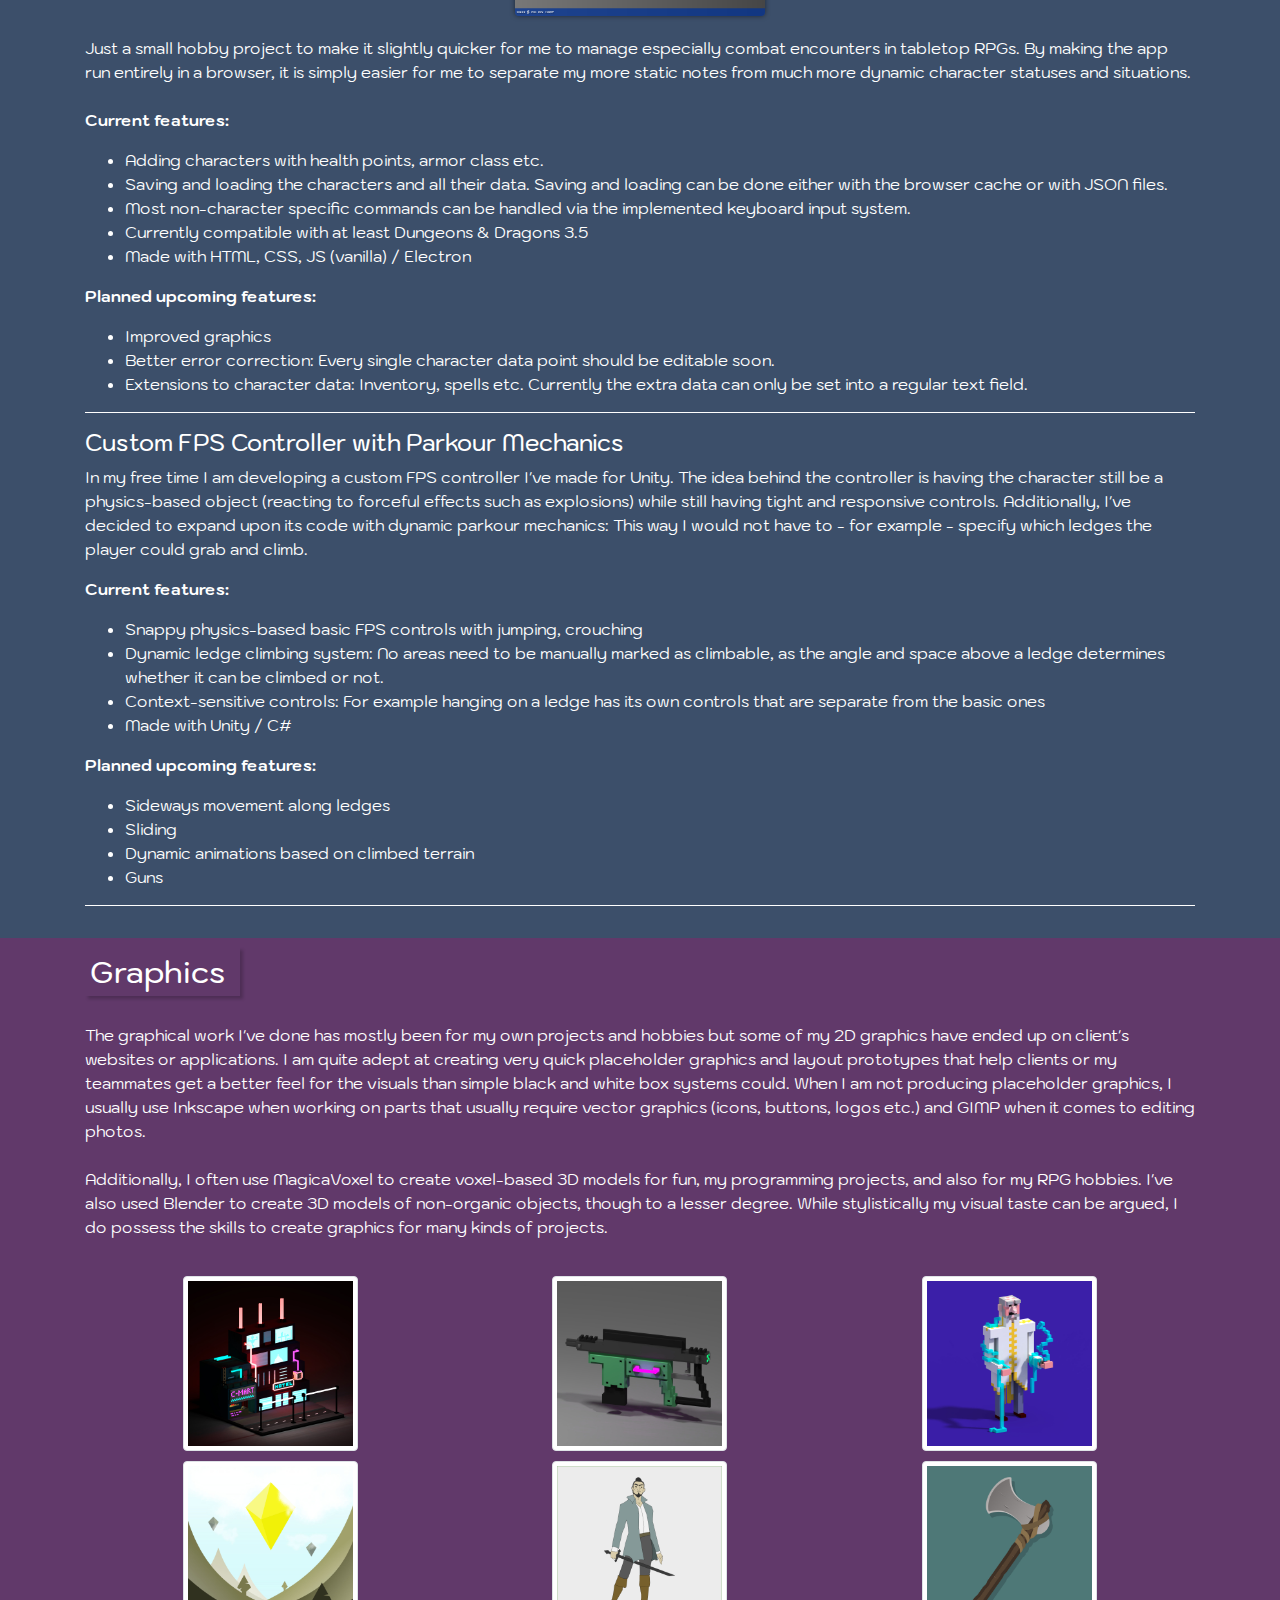
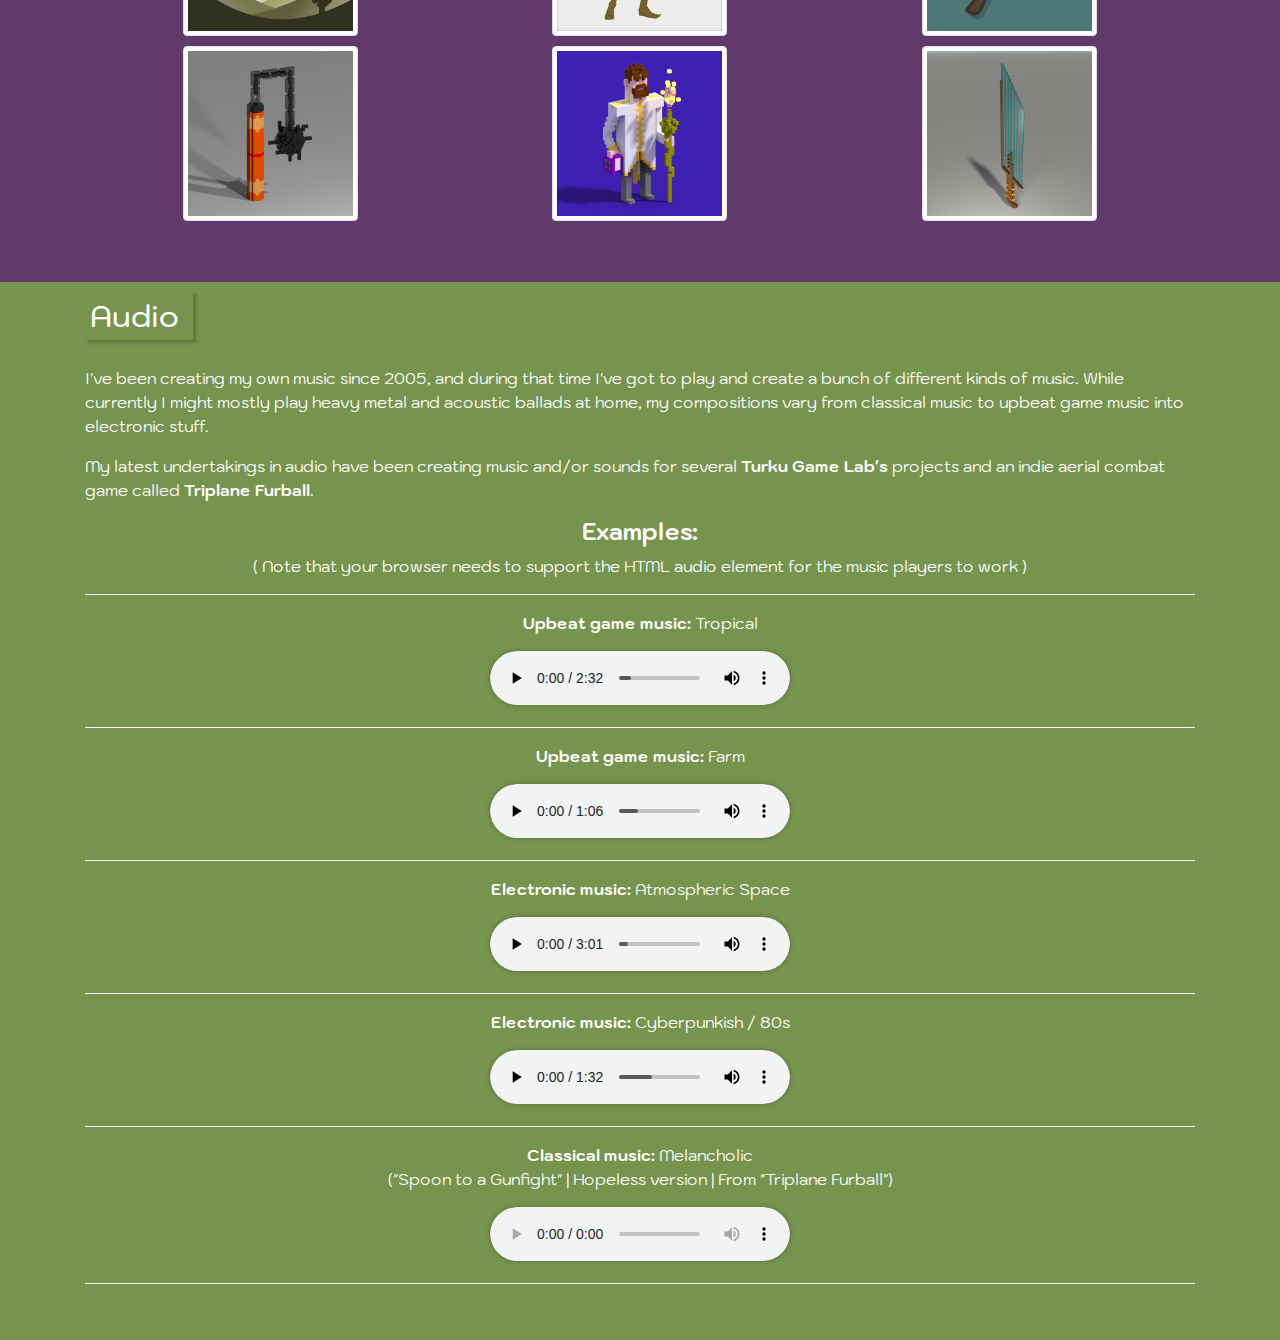
==== commit a9669f06: "Added project Hunting the Arcane. CSS responsiveness fixes." ====
--- a/index.html
+++ b/index.html
@@ -6,7 +6,7 @@
     <head>
         <meta charset="utf-8">
         <meta http-equiv="X-UA-Compatible" content="IE=edge,chrome=1">
-        <title>Ville's miniportfolio</title>
+        <title>Ville's portfolio</title>
         <meta name="description" content="">
         <meta name="viewport" content="width=device-width, initial-scale=1">
         
@@ -27,7 +27,7 @@
         <!-- Bootstrap necessities | END -->
 
         <link href="https://fonts.googleapis.com/css?family=Kodchasan&display=swap" rel="stylesheet"> 
-        <link rel="stylesheet" href="css/main_20200629a.css">
+        <link rel="stylesheet" href="css/main_20200712a.css">
 
     </head>
     <body>
@@ -38,7 +38,7 @@
         <!-- Header | START -->
         <div class="header">
             <a href="https://mycoville.github.io/">
-                <h1 class="text-center align-middle"><span class="header-text">Ville's miniportfolio!</span></h1>
+                <h1 class="text-center align-middle"><span class="header-text">Ville's portfolio!</span></h1>
             </a>
             <div class="decoration header-left">&nbsp;</div>
             <div class="decoration header-right">&nbsp;</div>
@@ -196,21 +196,20 @@
                             </a>
                         </div>
                         <hr>
-                        <h3>Custom FPS Controller with Parkour Mechanics</h3>
-                        <p>In my free time I am developing a custom FPS controller I've made for Unity. The idea behind the controller is having the character still be a physics-based object (reacting to forceful effects such as explosions) while still having tight and responsive controls. Additionally, I've decided to expand upon its code with dynamic parkour mechanics: This way I would not have to - for example - specify which ledges the player could grab and climb.</p>
+                        <h3>Action game for mobile devices: "Hunting the Arcane"</h3>
+                        <div class="text-center">
+                            <a href="images/hta-promo.jpg">
+                            <img class="rounded img-hobbies" src="images/hta-promo.jpg" alt="Promo image: Hunting the Arcane">
+                            </a>
+                        </div>
+                        <p>A "single-stick" shooter for mobile devices. Thematically, the game utilizes elements from both modern technology as well as fantasy settings.</p>
                         <p><b>Current features:</b></p>
                         <ul>
-                            <li>Snappy physics-based basic FPS controls with jumping, crouching</li>
-                            <li>Dynamic ledge climbing system: No areas need to be manually marked as climbable, as the angle and space above a ledge determines whether it can be climbed or not.</li>
-                            <li>Context-sensitive controls: For example hanging on a ledge has its own controls that are separate from the basic ones</li>
+                            <li>Easy control mechanics: You only need to move the player character, aiming and shooting is automatic</li>
+                            <li>Two types of enemies</li>
+                            <li>3 weapon types: Magnum, Assault rifle and Bolt-action Sniper Rifle</li>
+                            <li>Several powerups: Fire rate, Damage, Movement Speed etc.</li>
                             <li>Made with Unity / C#</li>
-                        </ul>
-                        <p><b>Planned upcoming features:</b></p>
-                        <ul>
-                            <li>Sideways movement along ledges</li>
-                            <li>Sliding</li>
-                            <li>Dynamic animations based on climbed terrain</li>
-                            <li>Guns</li>
                         </ul>
                         <hr>
                         <h3>Tabletop RPG Manager (offline)</h3>
@@ -263,6 +262,24 @@
                             <li>Better error correction: Every single character data point should be editable soon.
                             <li>Extensions to character data: Inventory, spells etc. Currently the extra data can only be set into a regular text field.</li>
                         </ul>
+                        <hr>
+                                                <h3>Custom FPS Controller with Parkour Mechanics</h3>
+                        <p>In my free time I am developing a custom FPS controller I've made for Unity. The idea behind the controller is having the character still be a physics-based object (reacting to forceful effects such as explosions) while still having tight and responsive controls. Additionally, I've decided to expand upon its code with dynamic parkour mechanics: This way I would not have to - for example - specify which ledges the player could grab and climb.</p>
+                        <p><b>Current features:</b></p>
+                        <ul>
+                            <li>Snappy physics-based basic FPS controls with jumping, crouching</li>
+                            <li>Dynamic ledge climbing system: No areas need to be manually marked as climbable, as the angle and space above a ledge determines whether it can be climbed or not.</li>
+                            <li>Context-sensitive controls: For example hanging on a ledge has its own controls that are separate from the basic ones</li>
+                            <li>Made with Unity / C#</li>
+                        </ul>
+                        <p><b>Planned upcoming features:</b></p>
+                        <ul>
+                            <li>Sideways movement along ledges</li>
+                            <li>Sliding</li>
+                            <li>Dynamic animations based on climbed terrain</li>
+                            <li>Guns</li>
+                        </ul>
+                        <hr>
                     </div>
                 </div>
             </div>
--- a/css/main_20200712a.css
+++ b/css/main_20200712a.css
@@ -0,0 +1,420 @@
+/* Font resizes */
+.h1, h1 {font-size:1.9rem;}
+.h2, h2 {font-size:1.7rem;}
+.h3, h3 {font-size:1.45rem;}
+
+body
+{
+    font-family: 'Kodchasan', sans-serif;
+}
+
+a:hover
+{
+    text-decoration: none;
+}
+
+hr
+{
+    border-color:white;
+}
+
+.bg-cyberblue
+{
+    background-color: #3C4F6A;
+}
+.bg-cyberblue-darker
+{
+    background-color: #273549;
+}
+.bg-cyberbrown-darker
+{
+    background-color:#6E5936;
+}
+.bg-cyberpurple
+{
+    background-color:#61396A;
+}
+.bg-cybergreen
+{
+    background-color:#76944D;
+}
+
+.header
+{
+    padding-top:55px;
+    padding-bottom:45px;
+    background-color:#a1b3cc;
+    background-image: -webkit-gradient(linear, left top, left bottom, from(rgba(50,50,50, 0.5)), to(#a1b3cc));background-image: -o-linear-gradient(rgba(50,50,50, 0.5), #a1b3cc);background-image: linear-gradient(rgba(50,50,50, 0.5), #a1b3cc);
+    background-position: center;
+    background-size:cover;
+    position:relative;
+    overflow: hidden;
+}
+
+.header .decoration
+{
+    display: block;
+    position:absolute;
+    width:100%;
+    bottom:0px;
+}
+
+.header .header-left
+{
+    height:125%;
+    z-index: 2;
+    background:url(../images/header-corroded-left.svg);
+    background-size:contain;
+    background-repeat: no-repeat;
+    background-position: -1px bottom;
+    -webkit-animation: 4s forwards slideToLeft;animation: 4s forwards slideToLeft;
+}
+.header .header-left-props
+{
+    height:100%;
+    z-index: 2;
+    background:url(../images/header-corroded-left-drops.svg);
+    background-size:contain;
+    background-repeat: no-repeat;
+    background-position: -1px bottom;
+    -webkit-animation: 4s forwards slideToRightMore;animation: 4s forwards slideToRightMore;
+}
+
+.header .header-right
+{
+    /*background-color:hotpink;*/
+    height:125%;
+    z-index: 1;
+    background:url(../images/header-corroded-right.svg);
+    background-size:contain;
+    background-repeat: no-repeat;
+    background-position: right bottom;
+    -webkit-animation: 4s forwards slideToRight;animation: 4s forwards slideToRight;
+}
+.header .header-right-props
+{
+    height:100%;
+    z-index: 1;
+    background:url(../images/header-corroded-right-drops.svg);
+    background-size:contain;
+    background-repeat: no-repeat;
+    background-position: right bottom;
+    -webkit-animation: 4s forwards slideToLeftMore;animation: 4s forwards slideToLeftMore;
+}
+
+.header-text
+{
+    color:white;
+    text-shadow:1px 1px 1px rgba(0,0,0,0.5);
+    background:rgba(0,0,0,0.85);
+    border-radius:10px;
+    padding:8px;
+    z-index:100;
+    position: relative;
+}
+
+@-webkit-keyframes slideToLeft
+{
+    0%
+    {
+        -webkit-transform: translateX(0px);
+                transform: translateX(0px);
+    }
+    25%
+    {
+        -webkit-transform: translateX(0px);
+                transform: translateX(0px);
+    }
+    100%
+    {
+        -webkit-transform: translateX(-100px);
+                transform: translateX(-100px);
+    }
+}
+
+@keyframes slideToLeft
+{
+    0%
+    {
+        -webkit-transform: translateX(0px);
+                transform: translateX(0px);
+    }
+    25%
+    {
+        -webkit-transform: translateX(0px);
+                transform: translateX(0px);
+    }
+    100%
+    {
+        -webkit-transform: translateX(-100px);
+                transform: translateX(-100px);
+    }
+}
+
+@-webkit-keyframes slideToLeftMore
+{
+    0%
+    {
+        -webkit-transform: translateX(0px);
+                transform: translateX(0px);
+    }
+    25%
+    {
+        -webkit-transform: translateX(0px);
+                transform: translateX(0px);
+    }
+    100%
+    {
+        -webkit-transform: translateX(-200px);
+                transform: translateX(-200px);
+    }
+}
+
+@keyframes slideToLeftMore
+{
+    0%
+    {
+        -webkit-transform: translateX(0px);
+                transform: translateX(0px);
+    }
+    25%
+    {
+        -webkit-transform: translateX(0px);
+                transform: translateX(0px);
+    }
+    100%
+    {
+        -webkit-transform: translateX(-200px);
+                transform: translateX(-200px);
+    }
+}
+
+@-webkit-keyframes slideToRight
+{
+    0%
+    {
+        -webkit-transform: translateX(0px);
+                transform: translateX(0px);
+    }
+    25%
+    {
+        -webkit-transform: translateX(0px);
+                transform: translateX(0px);
+    }
+    100%
+    {
+        -webkit-transform: translateX(100px);
+                transform: translateX(100px);
+    }
+}
+
+@keyframes slideToRight
+{
+    0%
+    {
+        -webkit-transform: translateX(0px);
+                transform: translateX(0px);
+    }
+    25%
+    {
+        -webkit-transform: translateX(0px);
+                transform: translateX(0px);
+    }
+    100%
+    {
+        -webkit-transform: translateX(100px);
+                transform: translateX(100px);
+    }
+}
+
+@-webkit-keyframes slideToRightMore
+{
+    0%
+    {
+        -webkit-transform: translateX(0px);
+                transform: translateX(0px);
+    }
+    25%
+    {
+        -webkit-transform: translateX(0px);
+                transform: translateX(0px);
+    }
+    100%
+    {
+        -webkit-transform: translateX(200px);
+                transform: translateX(200px);
+    }
+}
+
+@keyframes slideToRightMore
+{
+    0%
+    {
+        -webkit-transform: translateX(0px);
+                transform: translateX(0px);
+    }
+    25%
+    {
+        -webkit-transform: translateX(0px);
+                transform: translateX(0px);
+    }
+    100%
+    {
+        -webkit-transform: translateX(200px);
+                transform: translateX(200px);
+    }
+}
+
+.img-mainmenu
+{
+    max-height:60px;
+    max-width: 60px;
+    height:60px;
+    width:100%;
+}
+
+.img-profileimage
+{
+    display:block;
+    max-width:200px;
+    max-height:200px;
+    width:100%;
+    margin:auto;
+    margin-top:25px;
+    -webkit-box-shadow: 0px 0px 5px rgba(0,0,0,0.5);
+    box-shadow: 0px 0px 5px rgba(0,0,0,0.5);
+}
+
+.img-programming
+{
+    max-height:250px;
+    max-width:250px;
+    display:block;
+    margin:0 auto;
+    -webkit-box-shadow: 0px 0px 5px rgba(0,0,0,0.5);box-shadow: 0px 0px 5px rgba(0,0,0,0.5);
+}
+
+.img-hobbies
+{
+    max-width:250px;
+    max-height:250px;
+    margin-top:20px;
+    margin-bottom:20px;
+    -webkit-box-shadow: 0px 0px 5px rgba(0,0,0,0.5);box-shadow: 0px 0px 5px rgba(0,0,0,0.5);
+}
+
+.img-link
+{
+    max-height:250px;
+    max-width:250px;
+    margin-top:5px;
+}
+
+.portfolio-gallery img
+{
+    max-height:175px;
+    height:175px;
+    margin:5px;
+}
+
+.title-mainmenu
+{
+    color:white;
+    text-decoration: none;
+    display:block;
+}
+
+.title-mainmenu:hover
+{
+    text-decoration: none;
+}
+
+.title-sectioned
+{
+    /*border-top:1px solid rgba(0,0,0,0.25);
+    border-bottom:1px solid rgba(0,0,0,0.25);*/
+    margin-top:30px;
+    margin-bottom:15px;
+}
+.title-sectioned > span
+{
+    -webkit-box-shadow: 3px 3px 3px rgba(0,0,0,0.2);box-shadow: 3px 3px 3px rgba(0,0,0,0.2);
+    padding: 3px 8px;
+}
+
+.title-experience
+{
+    /*border-bottom:1px solid rgba(0,0,0,0.25);*/
+    /*border-right:1px solid rgba(0,0,0,0.25);*/
+    padding:5px;
+    padding-right:15px;
+    -webkit-box-shadow: 3px 3px 3px rgba(0,0,0,0.2);box-shadow: 3px 3px 3px rgba(0,0,0,0.2);
+}
+
+audio
+{
+    -webkit-box-shadow: 0px 0px 5px rgba(0,0,0,0.25);
+    box-shadow: 0px 0px 5px rgba(0,0,0,0.25);
+    border-radius: 100px;
+}
+
+/* Responsiveness adjustments */
+@media only screen and (max-width: 767px) 
+{
+    .h1, h1 {font-size:1.45rem;}
+    .h2, h2 {font-size:1.25rem;}
+    .h3, h3 {font-size:1.1rem;}
+    .p, p, li {font-size:0.95rem;}
+    
+    .img-profileimage
+    {
+        max-width:120px;
+        max-height:120px;
+        margin-top:0px;
+    }
+    
+    .img-mainmenu
+    {
+        max-height:50px;
+        max-width: 50px;
+        height:50px;
+        width:auto;
+    }
+    
+    .portfolio-gallery img
+    {
+        max-height:150px;
+        height:150px;
+        margin:5px;
+    }
+
+    .title-mainmenu
+    {
+        font-size:1.25rem;
+        margin:5px;
+    }
+    .title-sectioned
+    {
+        margin-top:5px;
+    }
+    
+    .menu-item
+    {
+        display:flex;
+        align-content: center;
+        align-items: center;
+    }
+    
+    audio
+    {
+        max-width:280px;
+    }
+    
+}
+@media only screen and (max-width: 374px) /* Really small screens */
+{
+    .h1, h1 {font-size:1.25rem;}
+    .h2, h2 {font-size:1.15rem;}
+    .h3, h3 {font-size:1rem;}
+    .p, p, li {font-size:0.85rem;}
+}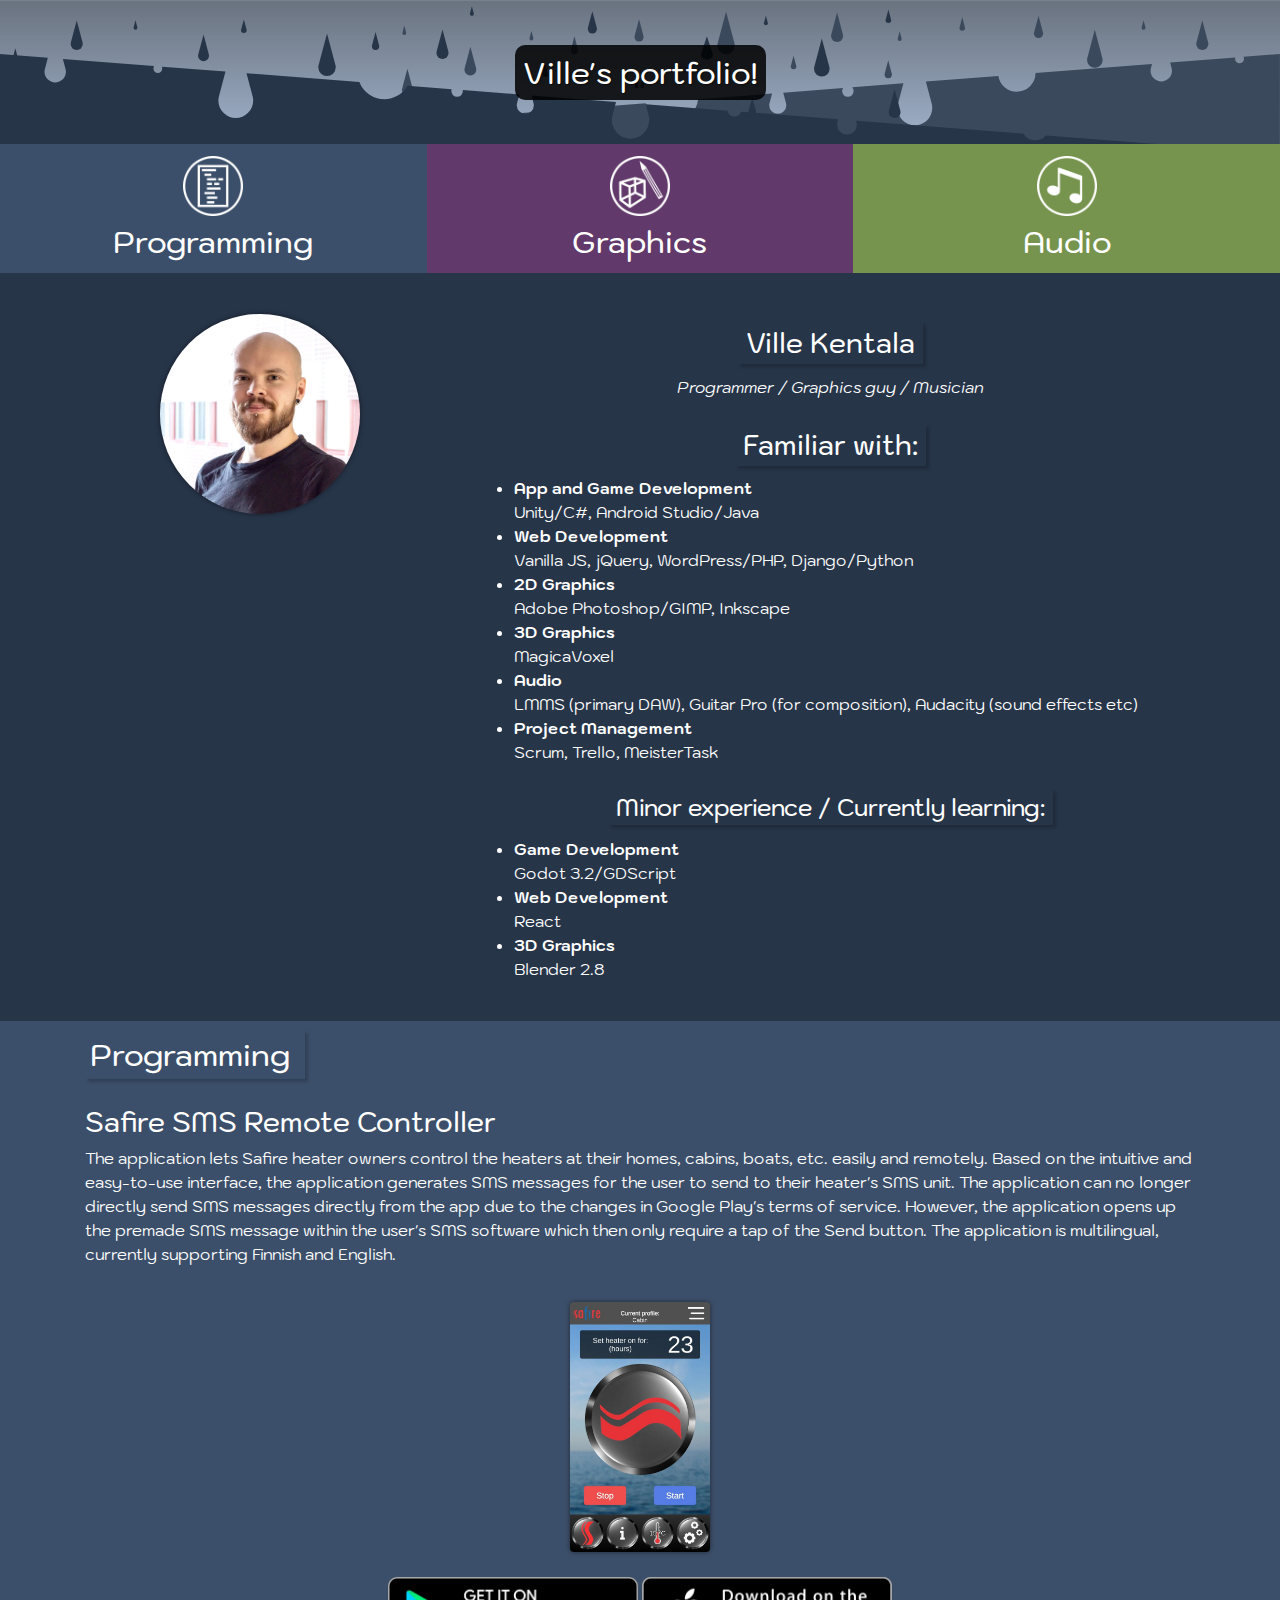
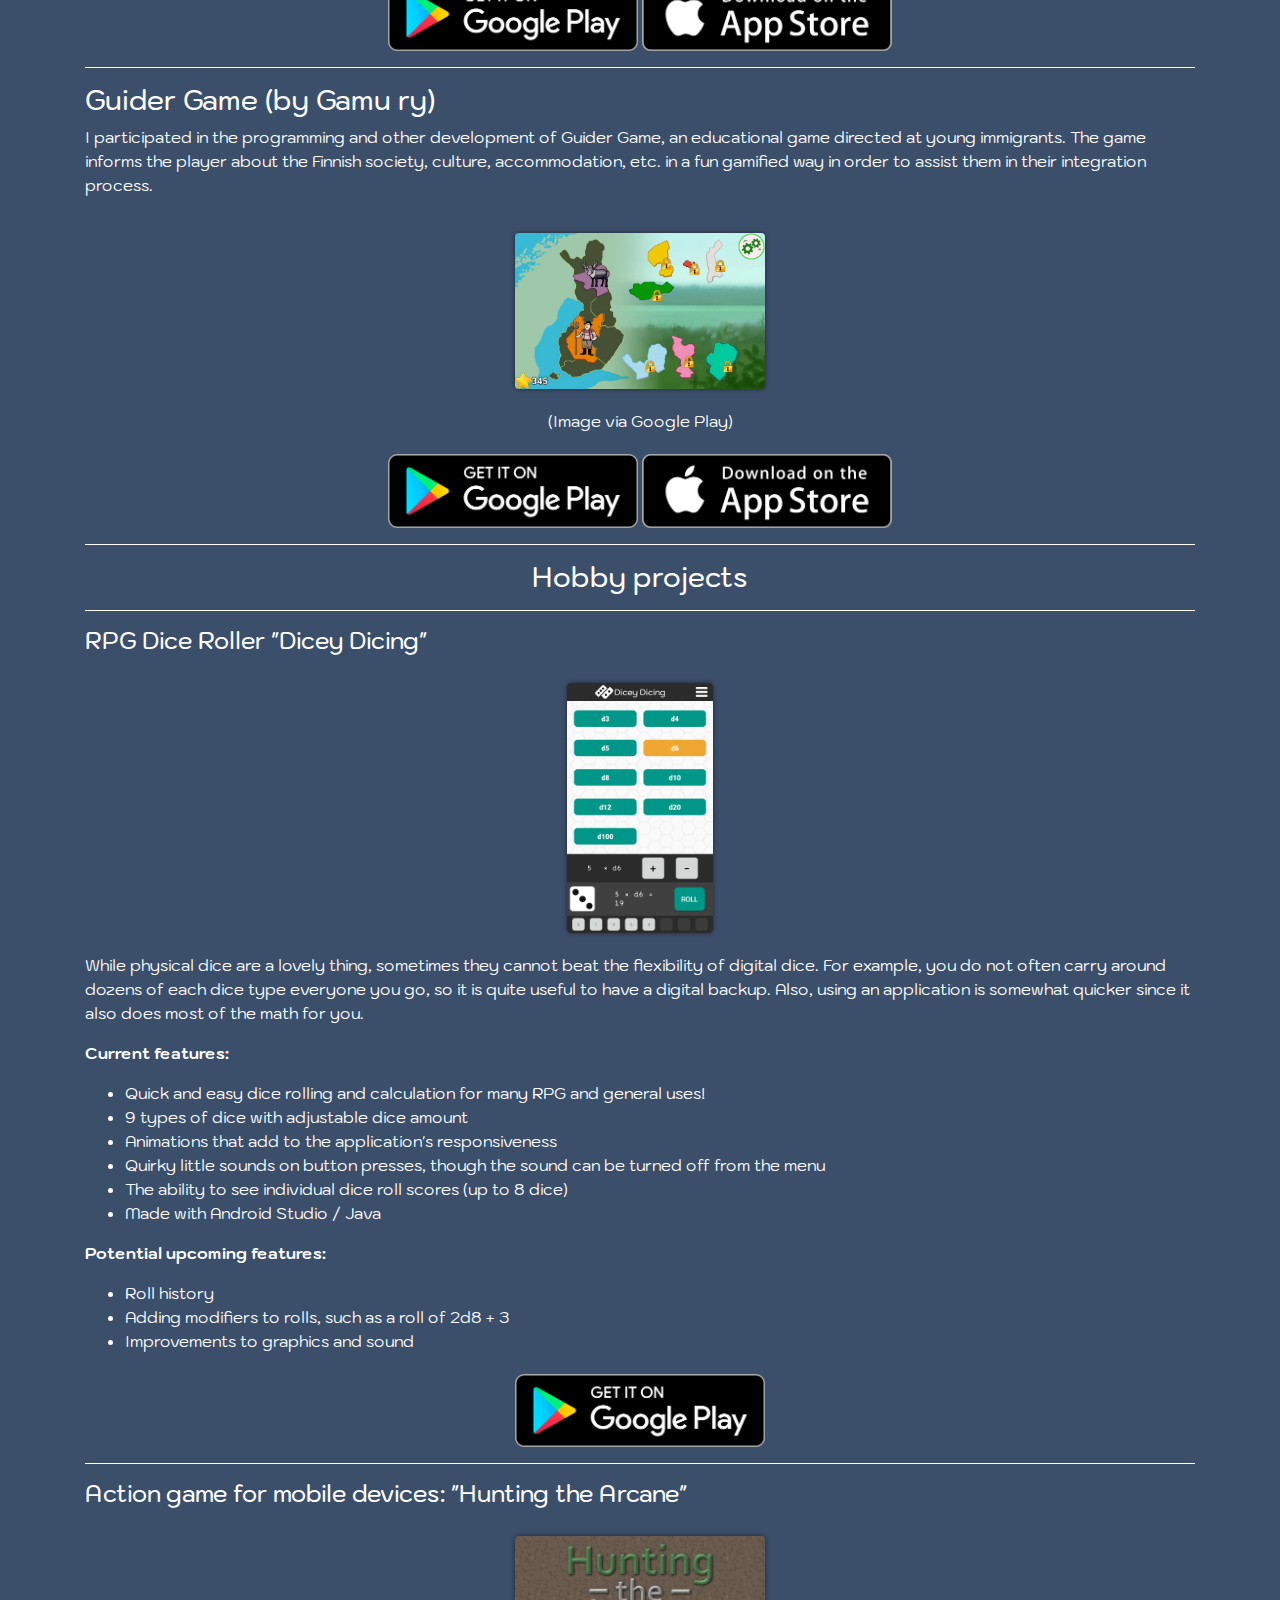
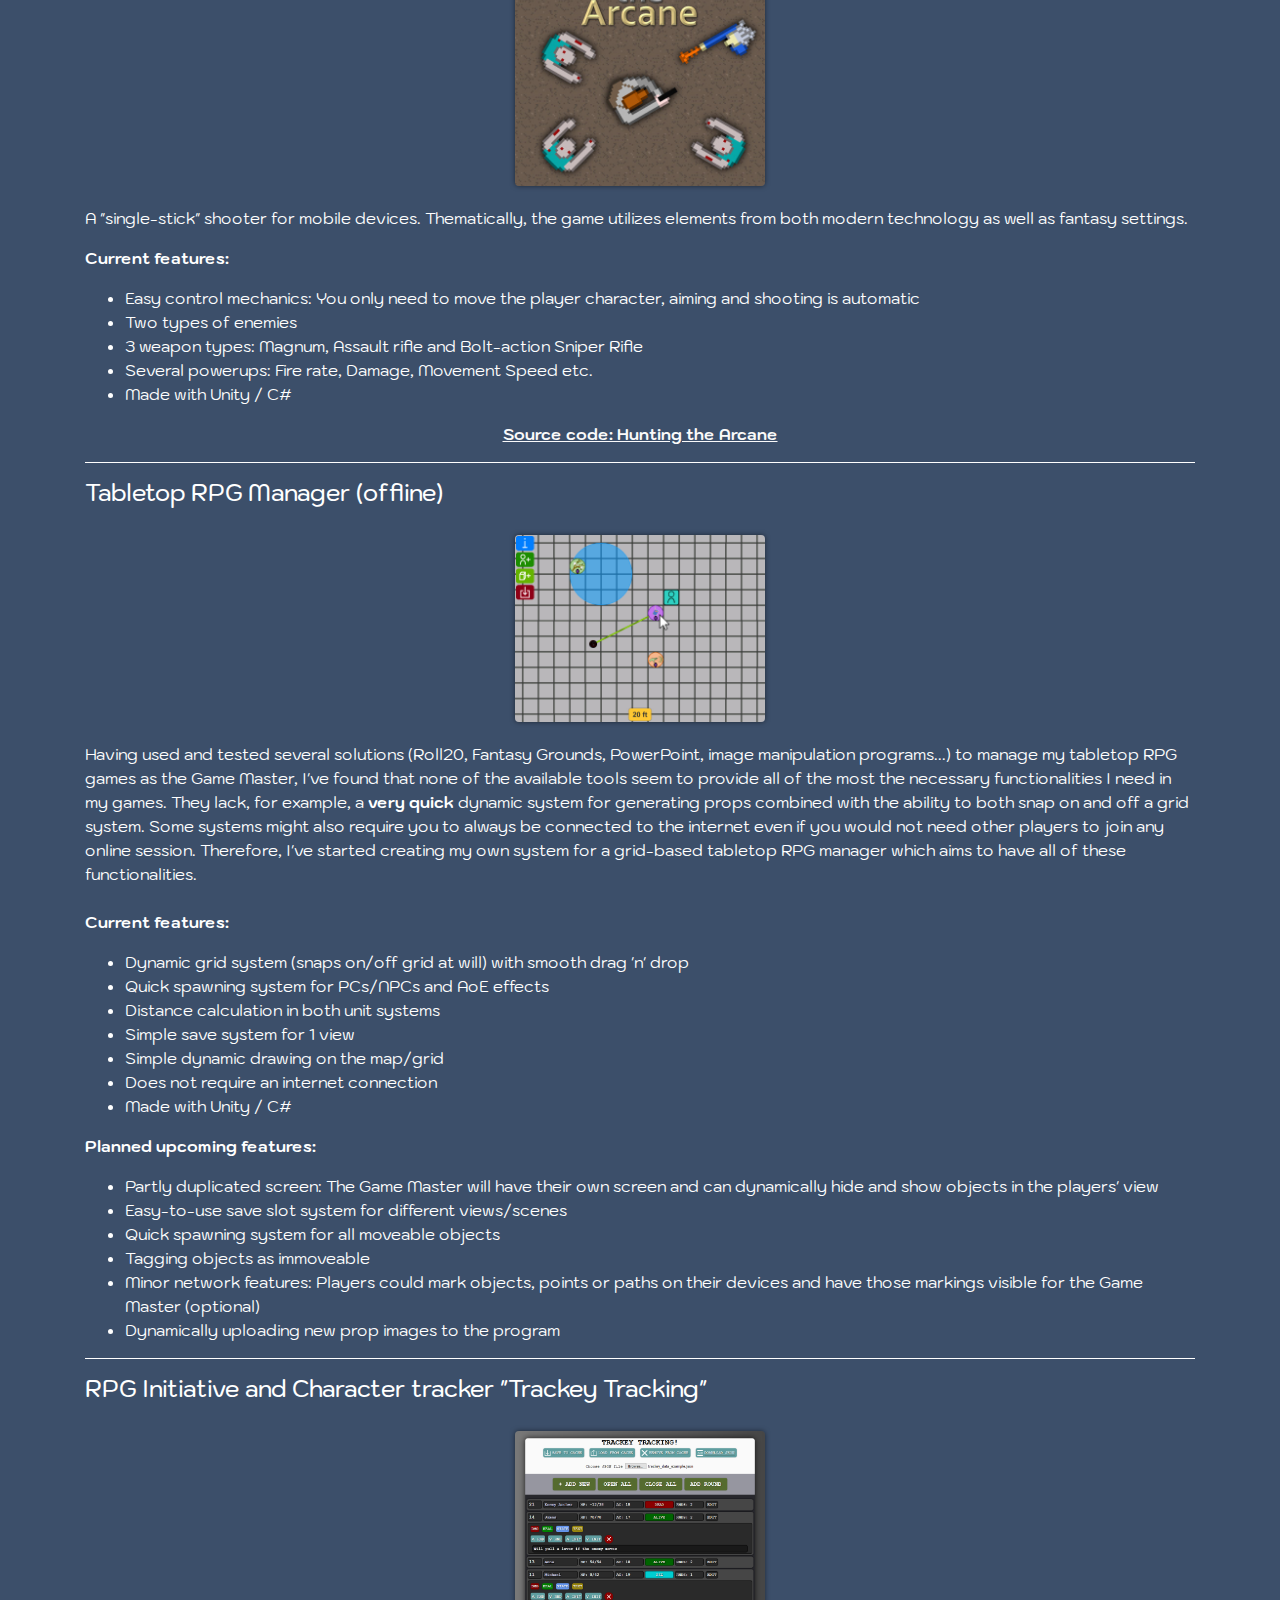
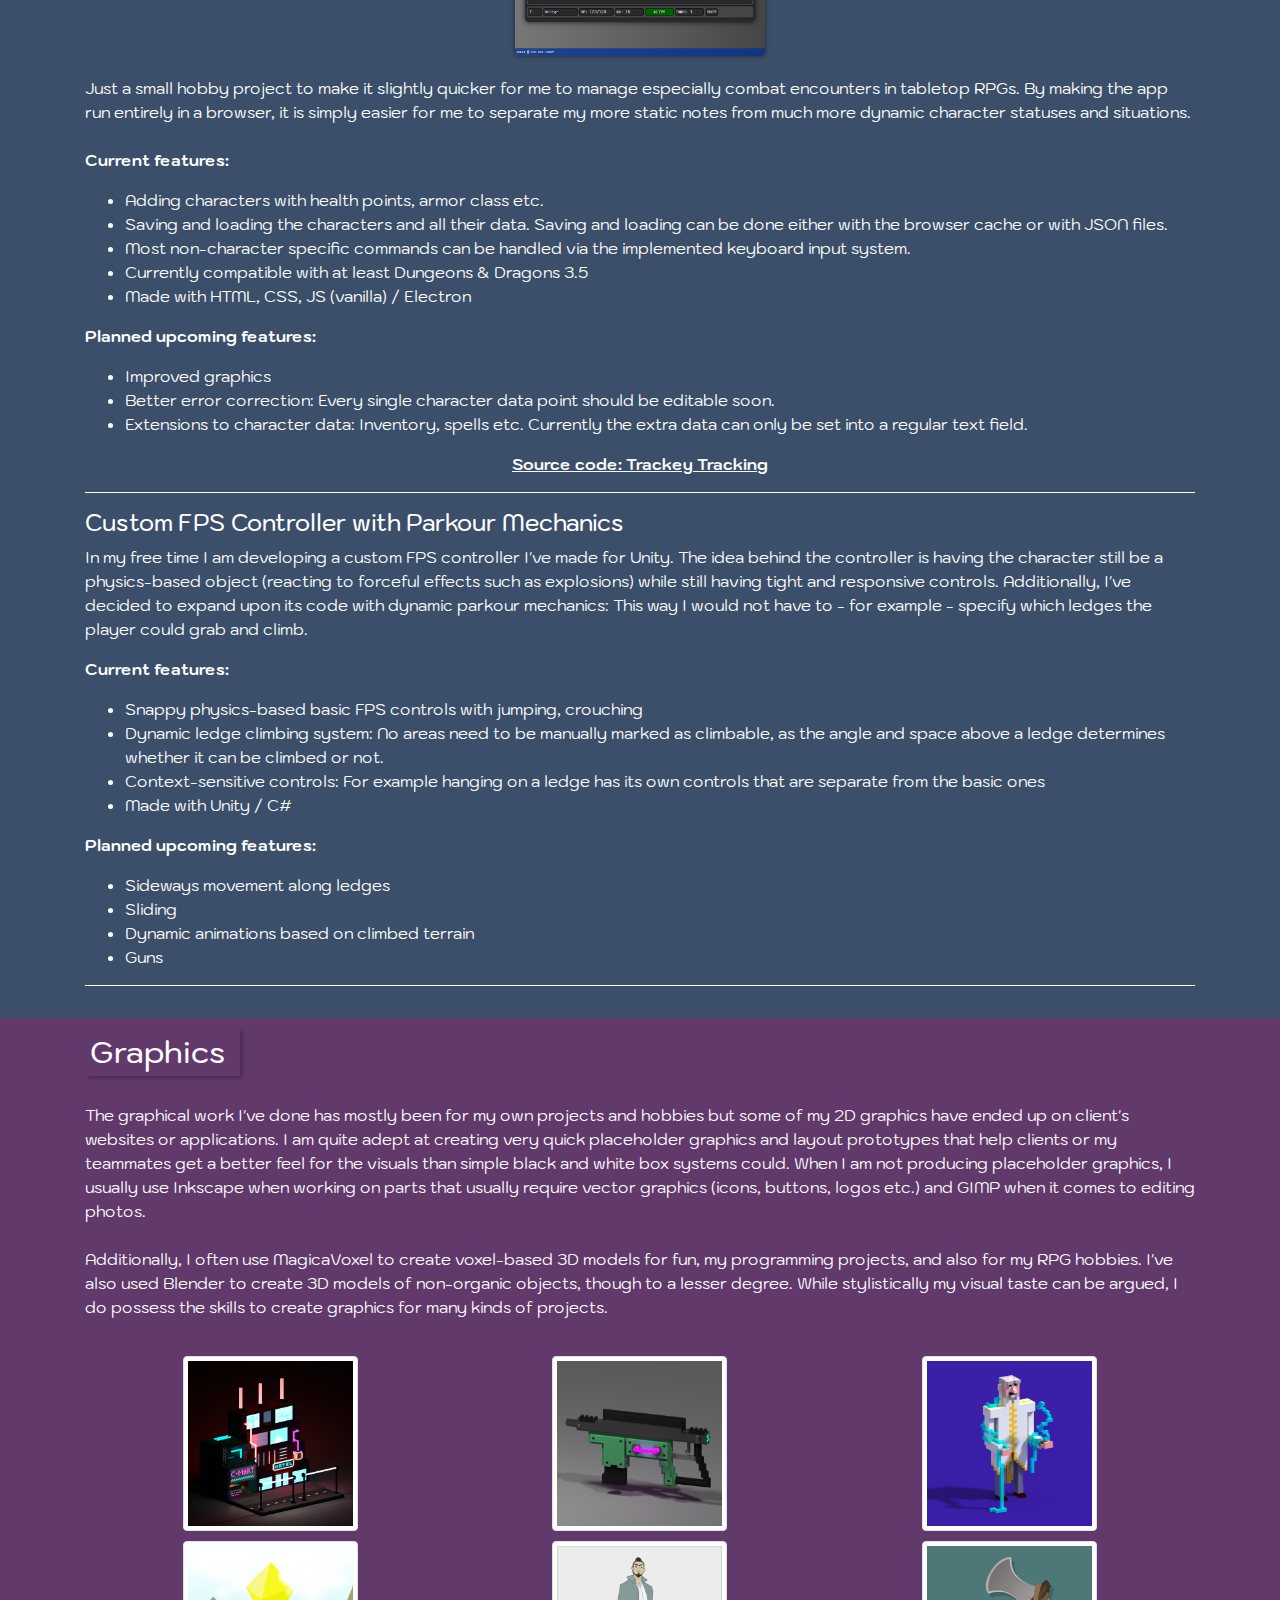
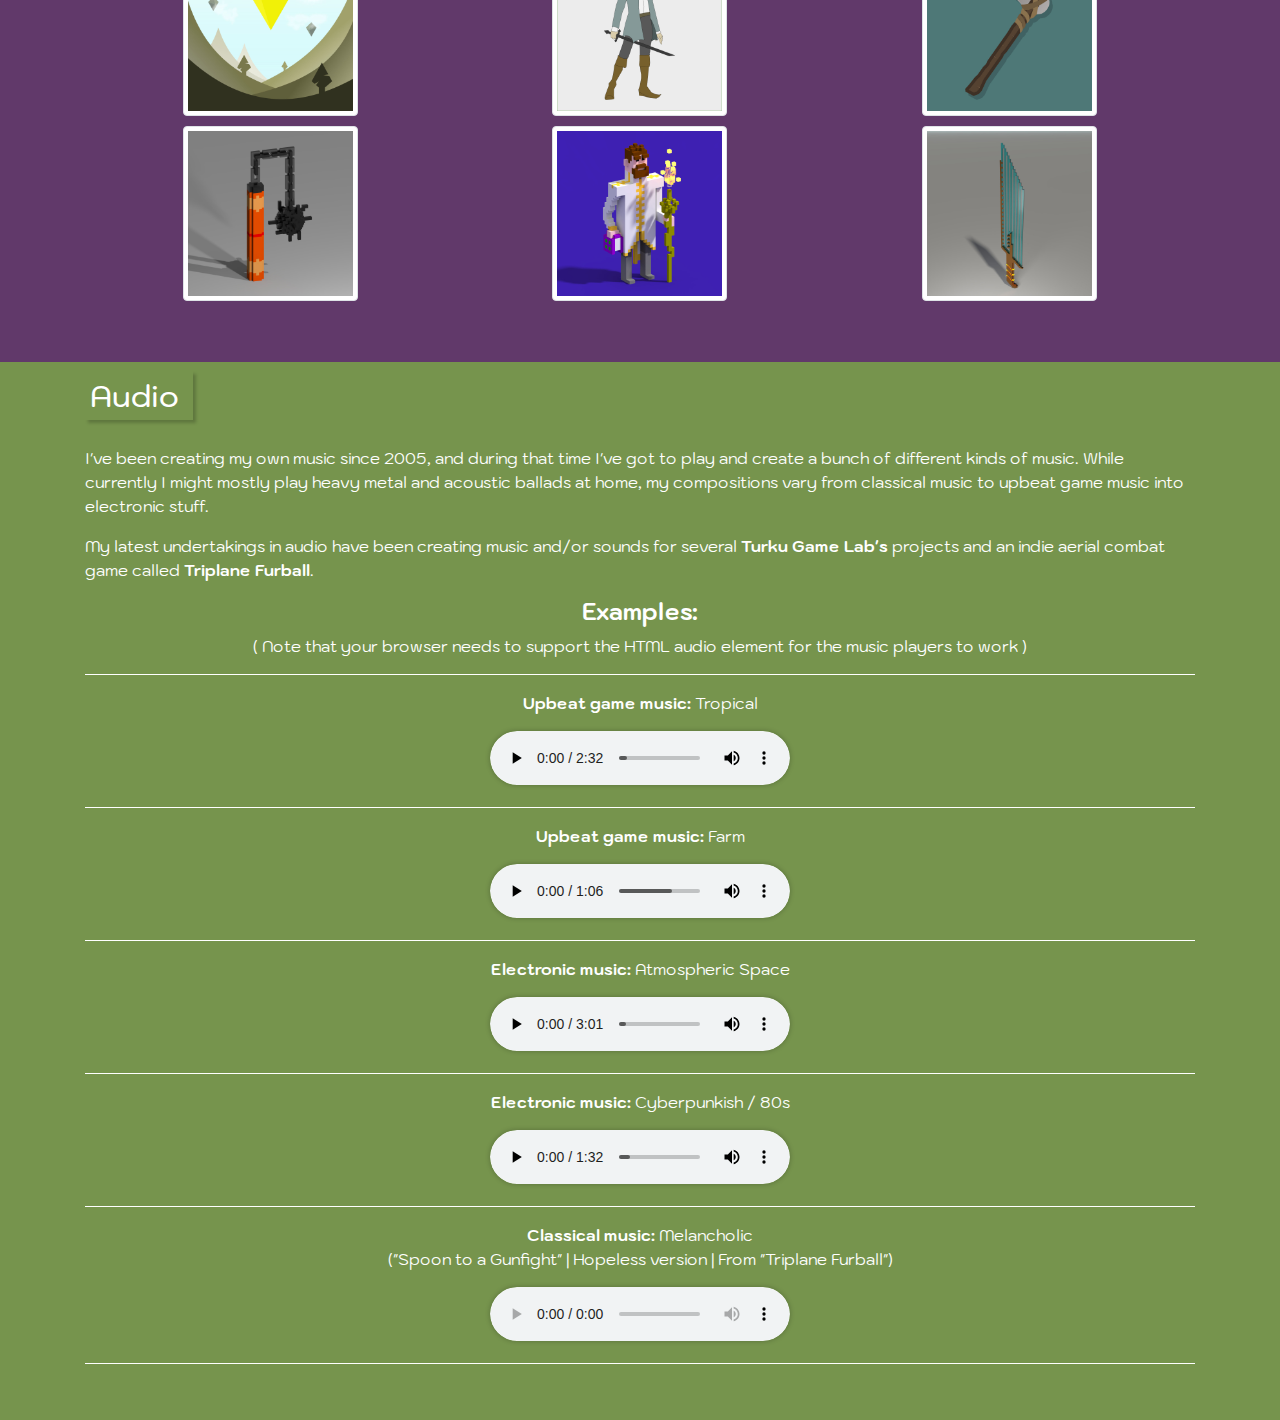
==== commit 5817ebe0: "Added a couple of source code links." ====
--- a/index.html
+++ b/index.html
@@ -27,7 +27,7 @@
         <!-- Bootstrap necessities | END -->
 
         <link href="https://fonts.googleapis.com/css?family=Kodchasan&display=swap" rel="stylesheet"> 
-        <link rel="stylesheet" href="css/main_20200712a.css">
+        <link rel="stylesheet" href="css/main_20200721a.css">
 
     </head>
     <body>
@@ -211,6 +211,9 @@
                             <li>Several powerups: Fire rate, Damage, Movement Speed etc.</li>
                             <li>Made with Unity / C#</li>
                         </ul>
+                        <div class="text-center">
+                            <a class="link-source" href="https://github.com/mycoville/hunting-the-arcane">Source code: Hunting the Arcane</a>
+                        </div>
                         <hr>
                         <h3>Tabletop RPG Manager (offline)</h3>
                         <div class="text-center">
@@ -262,8 +265,11 @@
                             <li>Better error correction: Every single character data point should be editable soon.
                             <li>Extensions to character data: Inventory, spells etc. Currently the extra data can only be set into a regular text field.</li>
                         </ul>
-                        <hr>
-                                                <h3>Custom FPS Controller with Parkour Mechanics</h3>
+                        <div class="text-center">
+                            <a class="link-source" href="https://github.com/mycoville/trackey-tracking">Source code: Trackey Tracking</a>
+                        </div>
+                        <hr>
+                        <h3>Custom FPS Controller with Parkour Mechanics</h3>
                         <p>In my free time I am developing a custom FPS controller I've made for Unity. The idea behind the controller is having the character still be a physics-based object (reacting to forceful effects such as explosions) while still having tight and responsive controls. Additionally, I've decided to expand upon its code with dynamic parkour mechanics: This way I would not have to - for example - specify which ledges the player could grab and climb.</p>
                         <p><b>Current features:</b></p>
                         <ul>
--- a/css/main_20200721a.css
+++ b/css/main_20200721a.css
@@ -0,0 +1,435 @@
+/* Font resizes */
+.h1, h1 {font-size:1.9rem;}
+.h2, h2 {font-size:1.7rem;}
+.h3, h3 {font-size:1.45rem;}
+
+body
+{
+    font-family: 'Kodchasan', sans-serif;
+}
+
+a:hover
+{
+    text-decoration: none;
+}
+
+hr
+{
+    border-color:white;
+}
+
+.bg-cyberblue
+{
+    background-color: #3C4F6A;
+}
+.bg-cyberblue-darker
+{
+    background-color: #273549;
+}
+.bg-cyberbrown-darker
+{
+    background-color:#6E5936;
+}
+.bg-cyberpurple
+{
+    background-color:#61396A;
+}
+.bg-cybergreen
+{
+    background-color:#76944D;
+}
+
+.header
+{
+    padding-top:55px;
+    padding-bottom:45px;
+    background-color:#a1b3cc;
+    background-image: -webkit-gradient(linear, left top, left bottom, from(rgba(50,50,50, 0.5)), to(#a1b3cc));background-image: -o-linear-gradient(rgba(50,50,50, 0.5), #a1b3cc);background-image: linear-gradient(rgba(50,50,50, 0.5), #a1b3cc);
+    background-position: center;
+    background-size:cover;
+    position:relative;
+    overflow: hidden;
+}
+
+.header .decoration
+{
+    display: block;
+    position:absolute;
+    width:100%;
+    bottom:0px;
+}
+
+.header .header-left
+{
+    height:125%;
+    z-index: 2;
+    background:url(../images/header-corroded-left.svg);
+    background-size:contain;
+    background-repeat: no-repeat;
+    background-position: -1px bottom;
+    -webkit-animation: 4s forwards slideToLeft;animation: 4s forwards slideToLeft;
+}
+.header .header-left-props
+{
+    height:100%;
+    z-index: 2;
+    background:url(../images/header-corroded-left-drops.svg);
+    background-size:contain;
+    background-repeat: no-repeat;
+    background-position: -1px bottom;
+    -webkit-animation: 4s forwards slideToRightMore;animation: 4s forwards slideToRightMore;
+}
+
+.header .header-right
+{
+    /*background-color:hotpink;*/
+    height:125%;
+    z-index: 1;
+    background:url(../images/header-corroded-right.svg);
+    background-size:contain;
+    background-repeat: no-repeat;
+    background-position: right bottom;
+    -webkit-animation: 4s forwards slideToRight;animation: 4s forwards slideToRight;
+}
+.header .header-right-props
+{
+    height:100%;
+    z-index: 1;
+    background:url(../images/header-corroded-right-drops.svg);
+    background-size:contain;
+    background-repeat: no-repeat;
+    background-position: right bottom;
+    -webkit-animation: 4s forwards slideToLeftMore;animation: 4s forwards slideToLeftMore;
+}
+
+.header-text
+{
+    color:white;
+    text-shadow:1px 1px 1px rgba(0,0,0,0.5);
+    background:rgba(0,0,0,0.85);
+    border-radius:10px;
+    padding:8px;
+    z-index:100;
+    position: relative;
+}
+
+.link-source
+{
+    font-weight: bold;
+    color:#FAFAFA;
+    text-decoration: underline;
+}
+
+.link-source:hover
+{
+    font-weight: bold;
+    color:#FAFAFA;
+    text-decoration: underline;
+    text-shadow: 2px 2px 2px rgba(0,0,0,0.5);
+}
+
+@-webkit-keyframes slideToLeft
+{
+    0%
+    {
+        -webkit-transform: translateX(0px);
+                transform: translateX(0px);
+    }
+    25%
+    {
+        -webkit-transform: translateX(0px);
+                transform: translateX(0px);
+    }
+    100%
+    {
+        -webkit-transform: translateX(-100px);
+                transform: translateX(-100px);
+    }
+}
+
+@keyframes slideToLeft
+{
+    0%
+    {
+        -webkit-transform: translateX(0px);
+                transform: translateX(0px);
+    }
+    25%
+    {
+        -webkit-transform: translateX(0px);
+                transform: translateX(0px);
+    }
+    100%
+    {
+        -webkit-transform: translateX(-100px);
+                transform: translateX(-100px);
+    }
+}
+
+@-webkit-keyframes slideToLeftMore
+{
+    0%
+    {
+        -webkit-transform: translateX(0px);
+                transform: translateX(0px);
+    }
+    25%
+    {
+        -webkit-transform: translateX(0px);
+                transform: translateX(0px);
+    }
+    100%
+    {
+        -webkit-transform: translateX(-200px);
+                transform: translateX(-200px);
+    }
+}
+
+@keyframes slideToLeftMore
+{
+    0%
+    {
+        -webkit-transform: translateX(0px);
+                transform: translateX(0px);
+    }
+    25%
+    {
+        -webkit-transform: translateX(0px);
+                transform: translateX(0px);
+    }
+    100%
+    {
+        -webkit-transform: translateX(-200px);
+                transform: translateX(-200px);
+    }
+}
+
+@-webkit-keyframes slideToRight
+{
+    0%
+    {
+        -webkit-transform: translateX(0px);
+                transform: translateX(0px);
+    }
+    25%
+    {
+        -webkit-transform: translateX(0px);
+                transform: translateX(0px);
+    }
+    100%
+    {
+        -webkit-transform: translateX(100px);
+                transform: translateX(100px);
+    }
+}
+
+@keyframes slideToRight
+{
+    0%
+    {
+        -webkit-transform: translateX(0px);
+                transform: translateX(0px);
+    }
+    25%
+    {
+        -webkit-transform: translateX(0px);
+                transform: translateX(0px);
+    }
+    100%
+    {
+        -webkit-transform: translateX(100px);
+                transform: translateX(100px);
+    }
+}
+
+@-webkit-keyframes slideToRightMore
+{
+    0%
+    {
+        -webkit-transform: translateX(0px);
+                transform: translateX(0px);
+    }
+    25%
+    {
+        -webkit-transform: translateX(0px);
+                transform: translateX(0px);
+    }
+    100%
+    {
+        -webkit-transform: translateX(200px);
+                transform: translateX(200px);
+    }
+}
+
+@keyframes slideToRightMore
+{
+    0%
+    {
+        -webkit-transform: translateX(0px);
+                transform: translateX(0px);
+    }
+    25%
+    {
+        -webkit-transform: translateX(0px);
+                transform: translateX(0px);
+    }
+    100%
+    {
+        -webkit-transform: translateX(200px);
+                transform: translateX(200px);
+    }
+}
+
+.img-mainmenu
+{
+    max-height:60px;
+    max-width: 60px;
+    height:60px;
+    width:100%;
+}
+
+.img-profileimage
+{
+    display:block;
+    max-width:200px;
+    max-height:200px;
+    width:100%;
+    margin:auto;
+    margin-top:25px;
+    -webkit-box-shadow: 0px 0px 5px rgba(0,0,0,0.5);
+    box-shadow: 0px 0px 5px rgba(0,0,0,0.5);
+}
+
+.img-programming
+{
+    max-height:250px;
+    max-width:250px;
+    display:block;
+    margin:0 auto;
+    -webkit-box-shadow: 0px 0px 5px rgba(0,0,0,0.5);box-shadow: 0px 0px 5px rgba(0,0,0,0.5);
+}
+
+.img-hobbies
+{
+    max-width:250px;
+    max-height:250px;
+    margin-top:20px;
+    margin-bottom:20px;
+    -webkit-box-shadow: 0px 0px 5px rgba(0,0,0,0.5);box-shadow: 0px 0px 5px rgba(0,0,0,0.5);
+}
+
+.img-link
+{
+    max-height:250px;
+    max-width:250px;
+    margin-top:5px;
+}
+
+.portfolio-gallery img
+{
+    max-height:175px;
+    height:175px;
+    margin:5px;
+}
+
+.title-mainmenu
+{
+    color:white;
+    text-decoration: none;
+    display:block;
+}
+
+.title-mainmenu:hover
+{
+    text-decoration: none;
+}
+
+.title-sectioned
+{
+    /*border-top:1px solid rgba(0,0,0,0.25);
+    border-bottom:1px solid rgba(0,0,0,0.25);*/
+    margin-top:30px;
+    margin-bottom:15px;
+}
+.title-sectioned > span
+{
+    -webkit-box-shadow: 3px 3px 3px rgba(0,0,0,0.2);box-shadow: 3px 3px 3px rgba(0,0,0,0.2);
+    padding: 3px 8px;
+}
+
+.title-experience
+{
+    /*border-bottom:1px solid rgba(0,0,0,0.25);*/
+    /*border-right:1px solid rgba(0,0,0,0.25);*/
+    padding:5px;
+    padding-right:15px;
+    -webkit-box-shadow: 3px 3px 3px rgba(0,0,0,0.2);box-shadow: 3px 3px 3px rgba(0,0,0,0.2);
+}
+
+audio
+{
+    -webkit-box-shadow: 0px 0px 5px rgba(0,0,0,0.25);
+    box-shadow: 0px 0px 5px rgba(0,0,0,0.25);
+    border-radius: 100px;
+}
+
+/* Responsiveness adjustments */
+@media only screen and (max-width: 767px) 
+{
+    .h1, h1 {font-size:1.45rem;}
+    .h2, h2 {font-size:1.25rem;}
+    .h3, h3 {font-size:1.1rem;}
+    .p, p, li {font-size:0.95rem;}
+    
+    .img-profileimage
+    {
+        max-width:120px;
+        max-height:120px;
+        margin-top:0px;
+    }
+    
+    .img-mainmenu
+    {
+        max-height:50px;
+        max-width: 50px;
+        height:50px;
+        width:auto;
+    }
+    
+    .portfolio-gallery img
+    {
+        max-height:150px;
+        height:150px;
+        margin:5px;
+    }
+
+    .title-mainmenu
+    {
+        font-size:1.25rem;
+        margin:5px;
+    }
+    .title-sectioned
+    {
+        margin-top:5px;
+    }
+    
+    .menu-item
+    {
+        display:flex;
+        align-content: center;
+        align-items: center;
+    }
+    
+    audio
+    {
+        max-width:280px;
+    }
+    
+}
+@media only screen and (max-width: 374px) /* Really small screens */
+{
+    .h1, h1 {font-size:1.25rem;}
+    .h2, h2 {font-size:1.15rem;}
+    .h3, h3 {font-size:1rem;}
+    .p, p, li {font-size:0.85rem;}
+}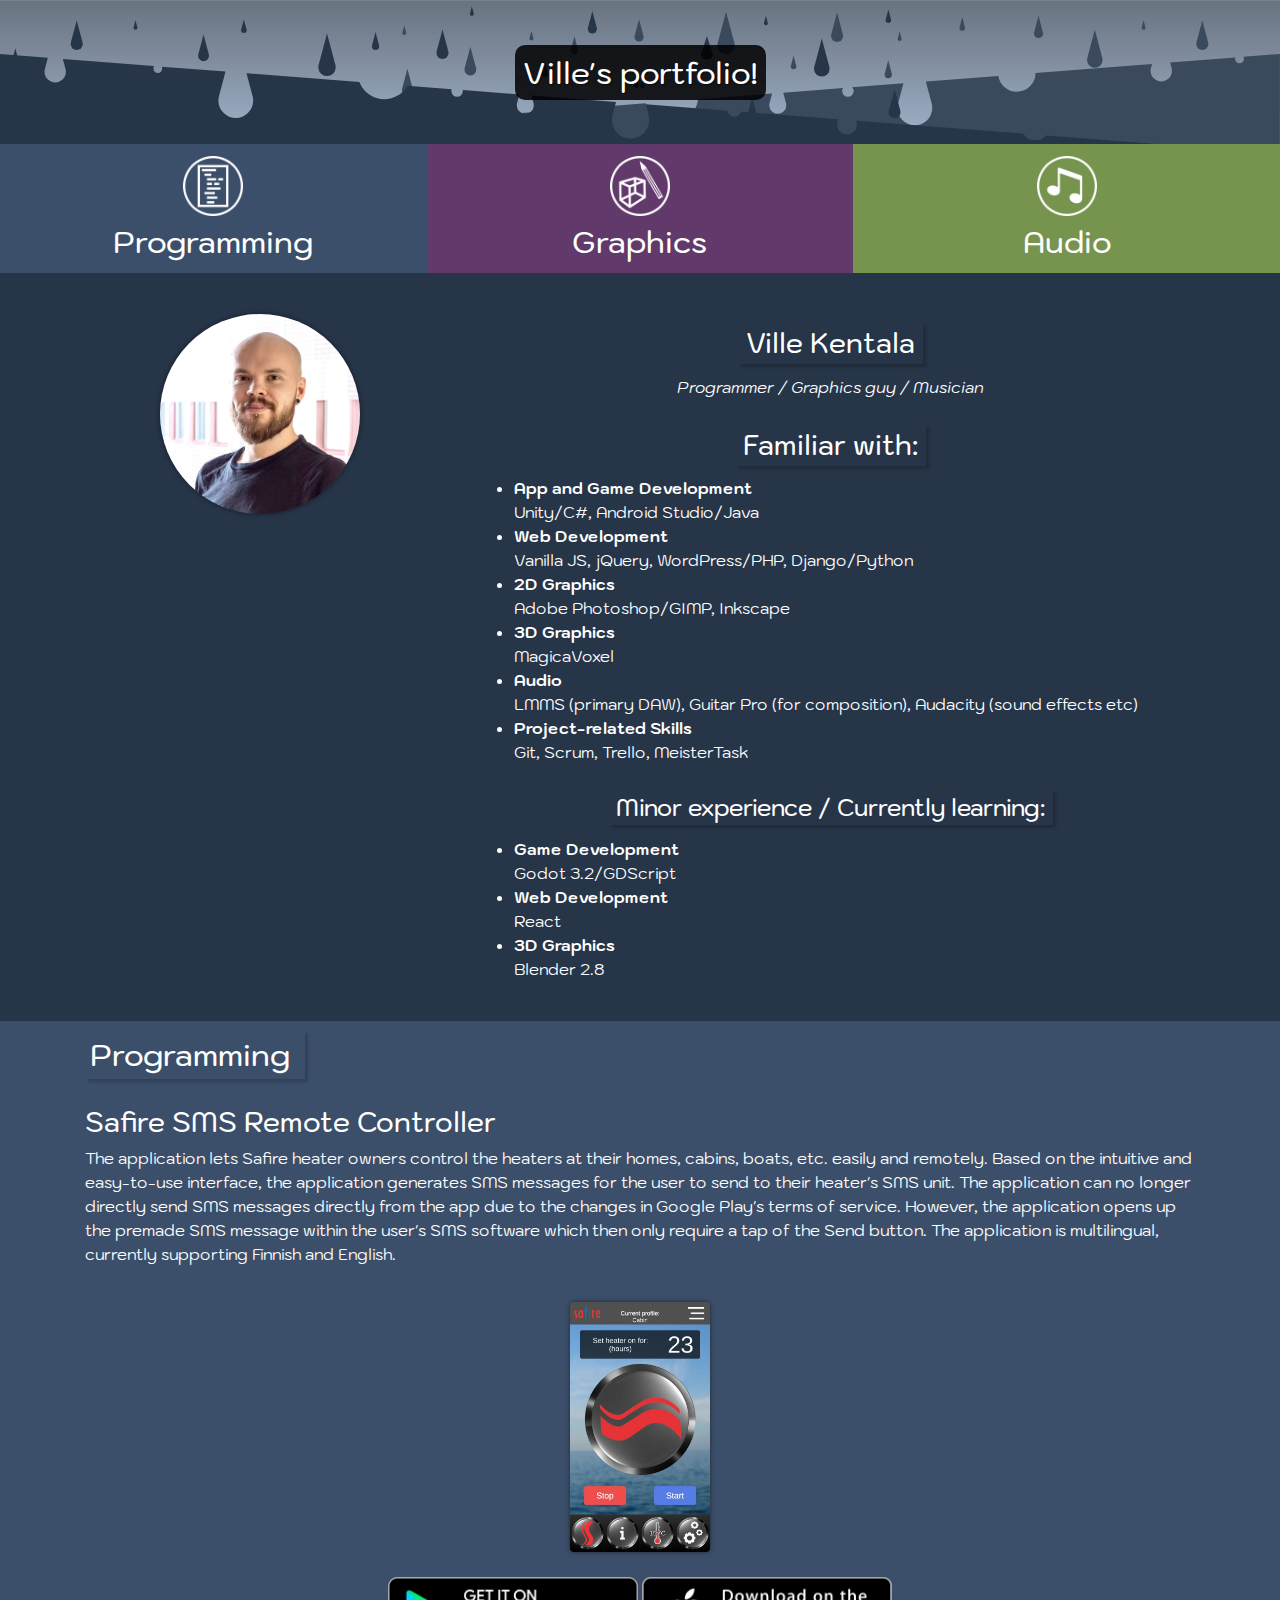
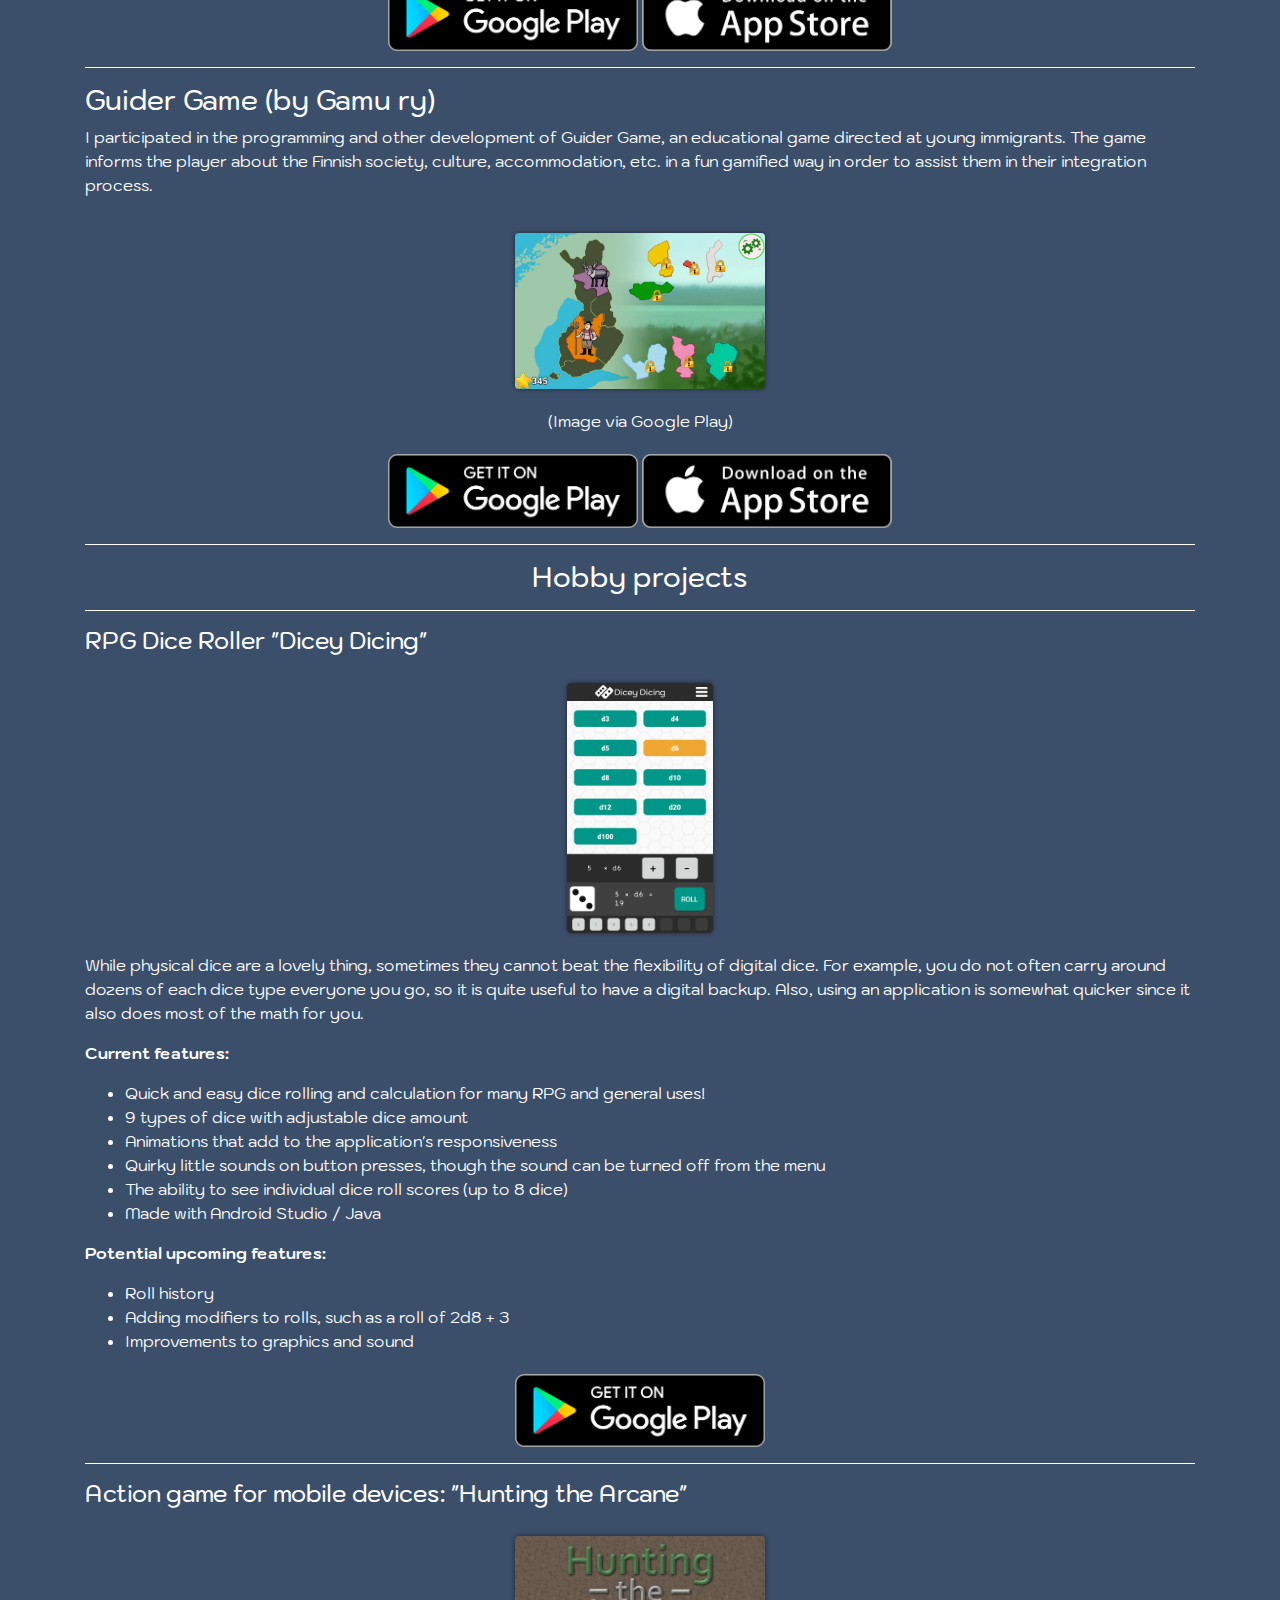
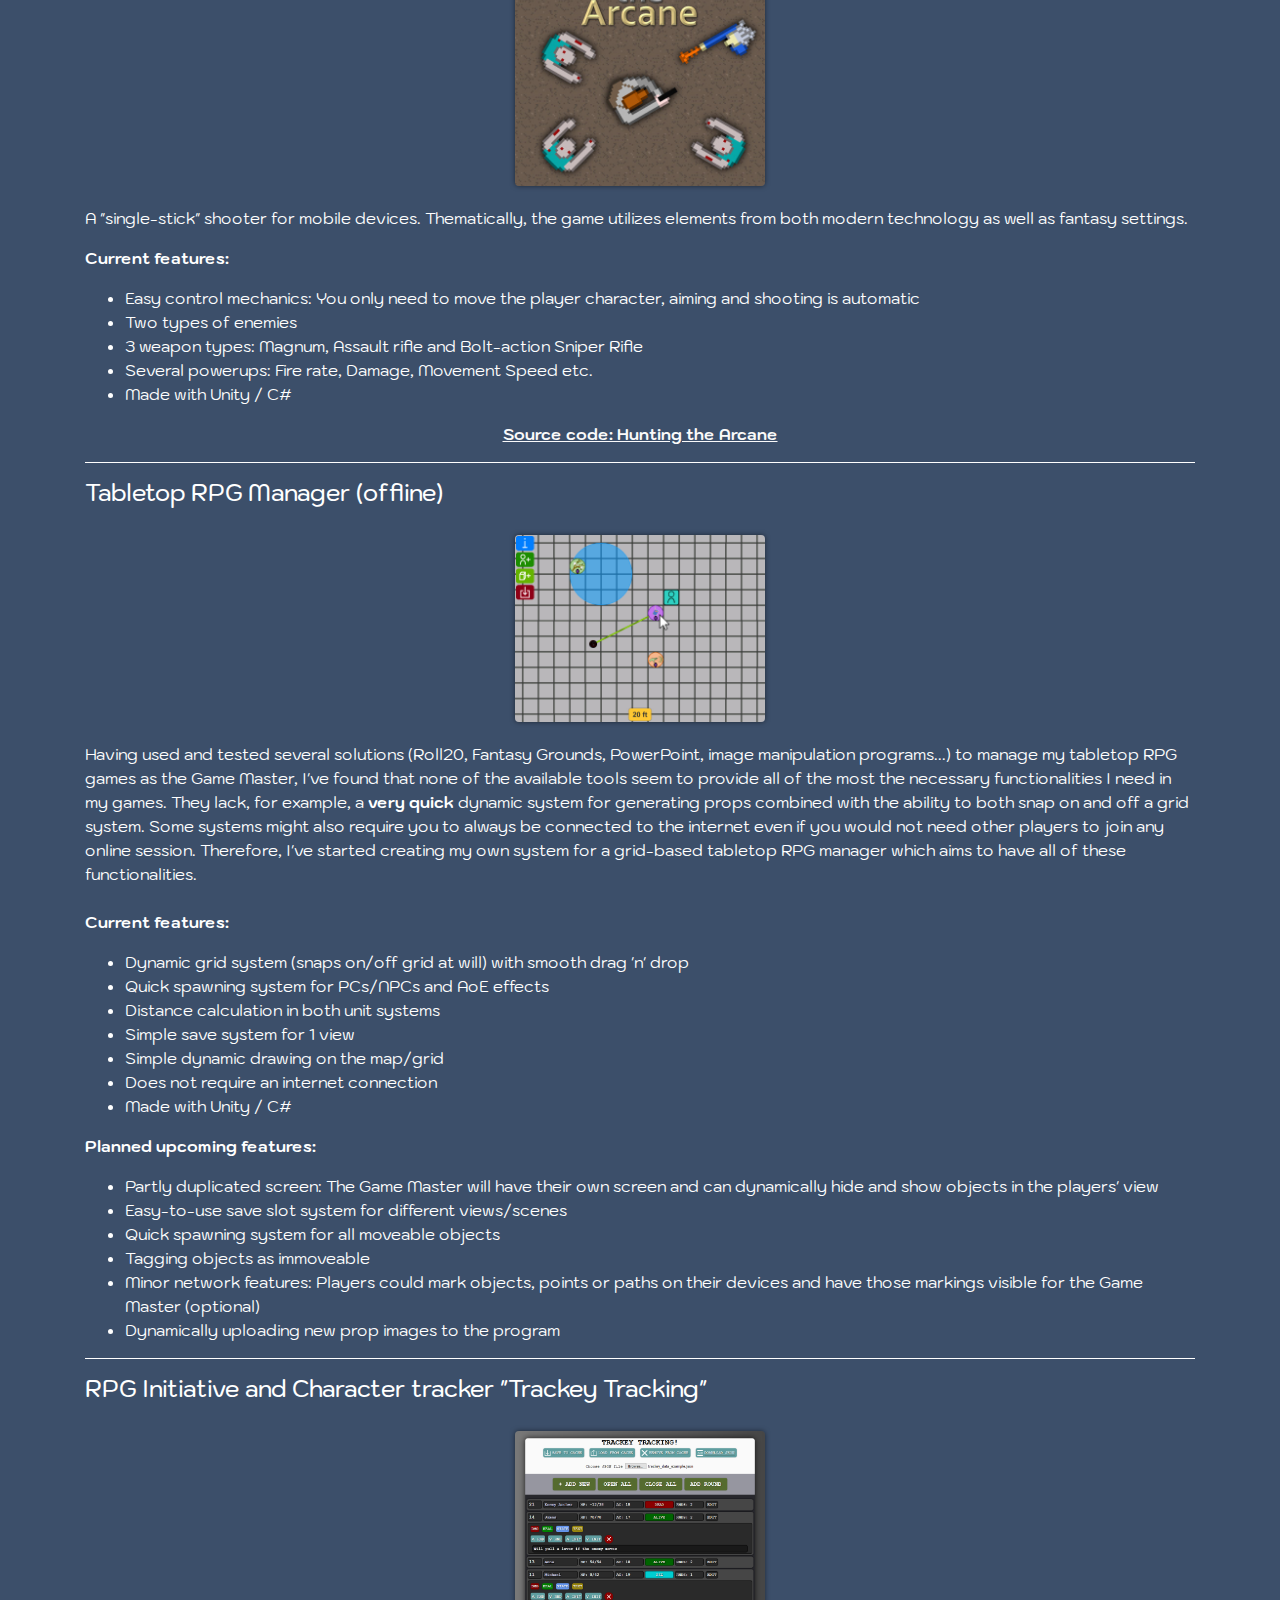
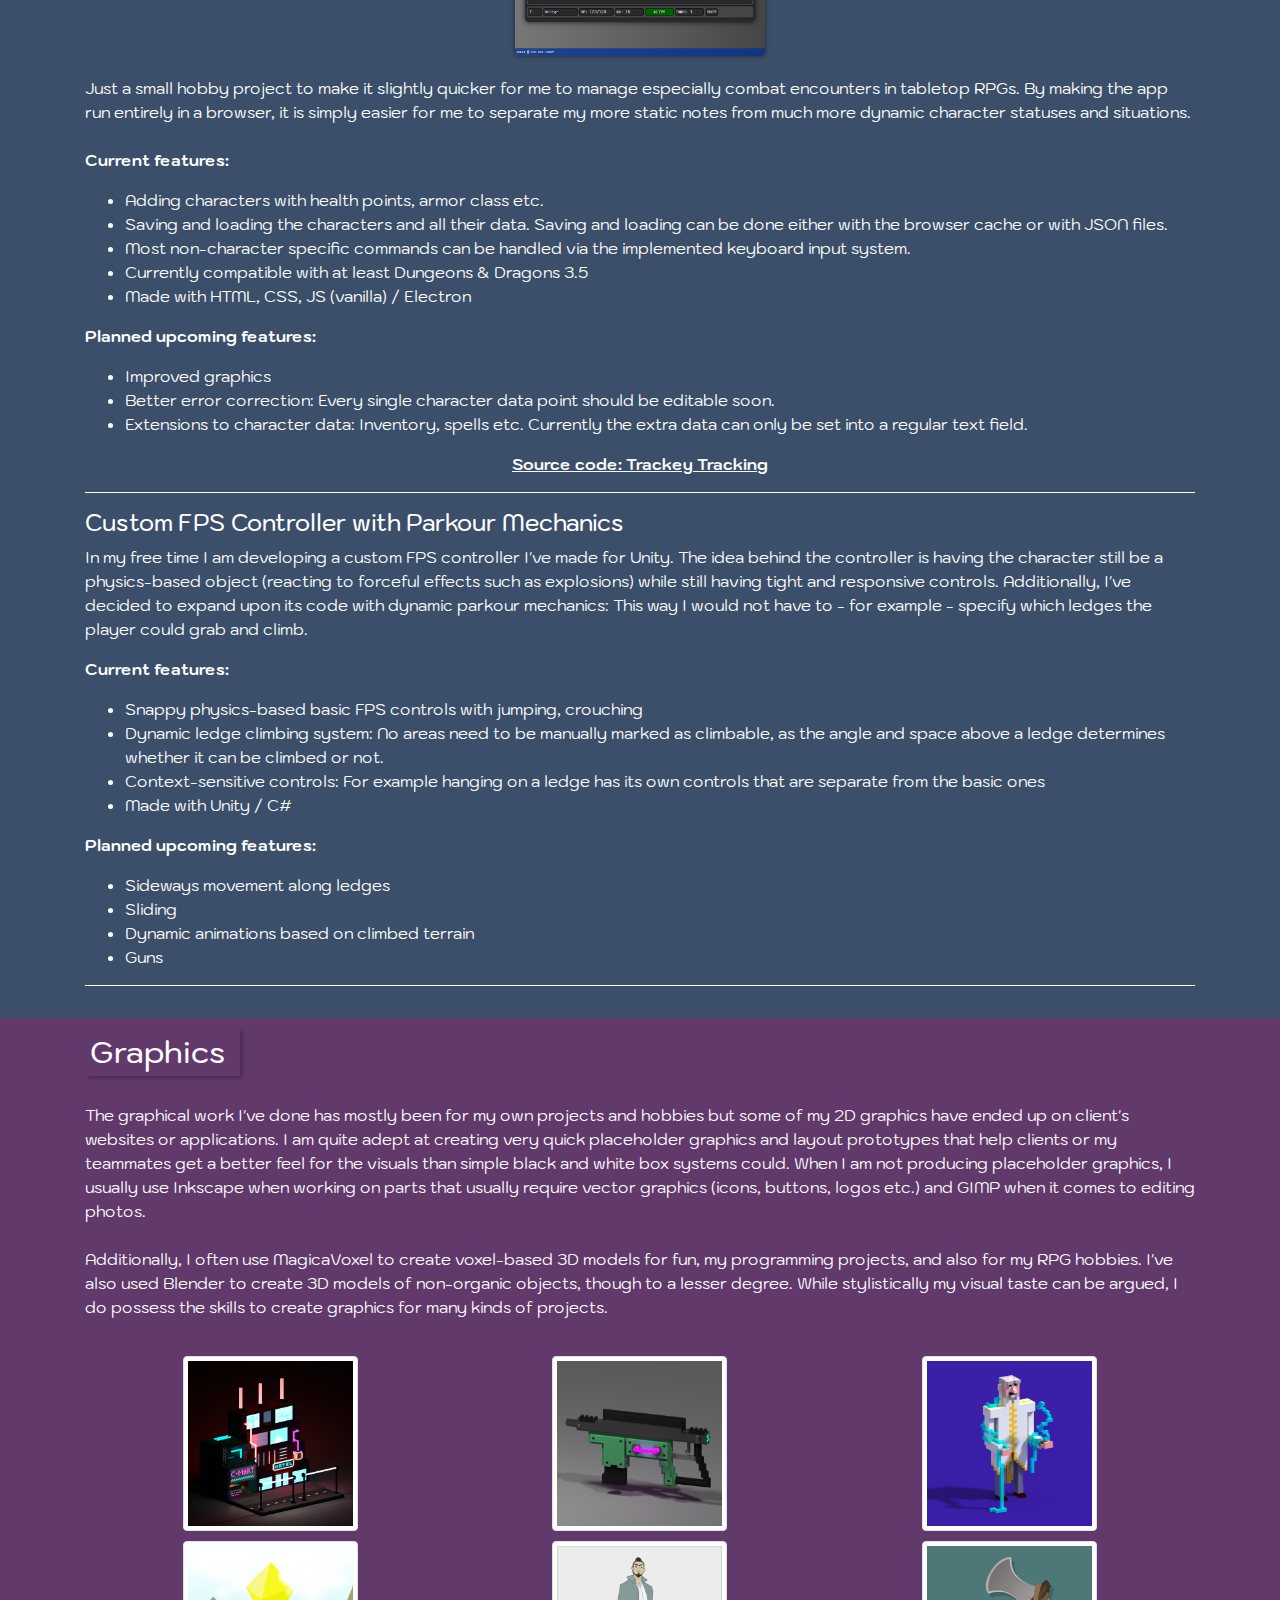
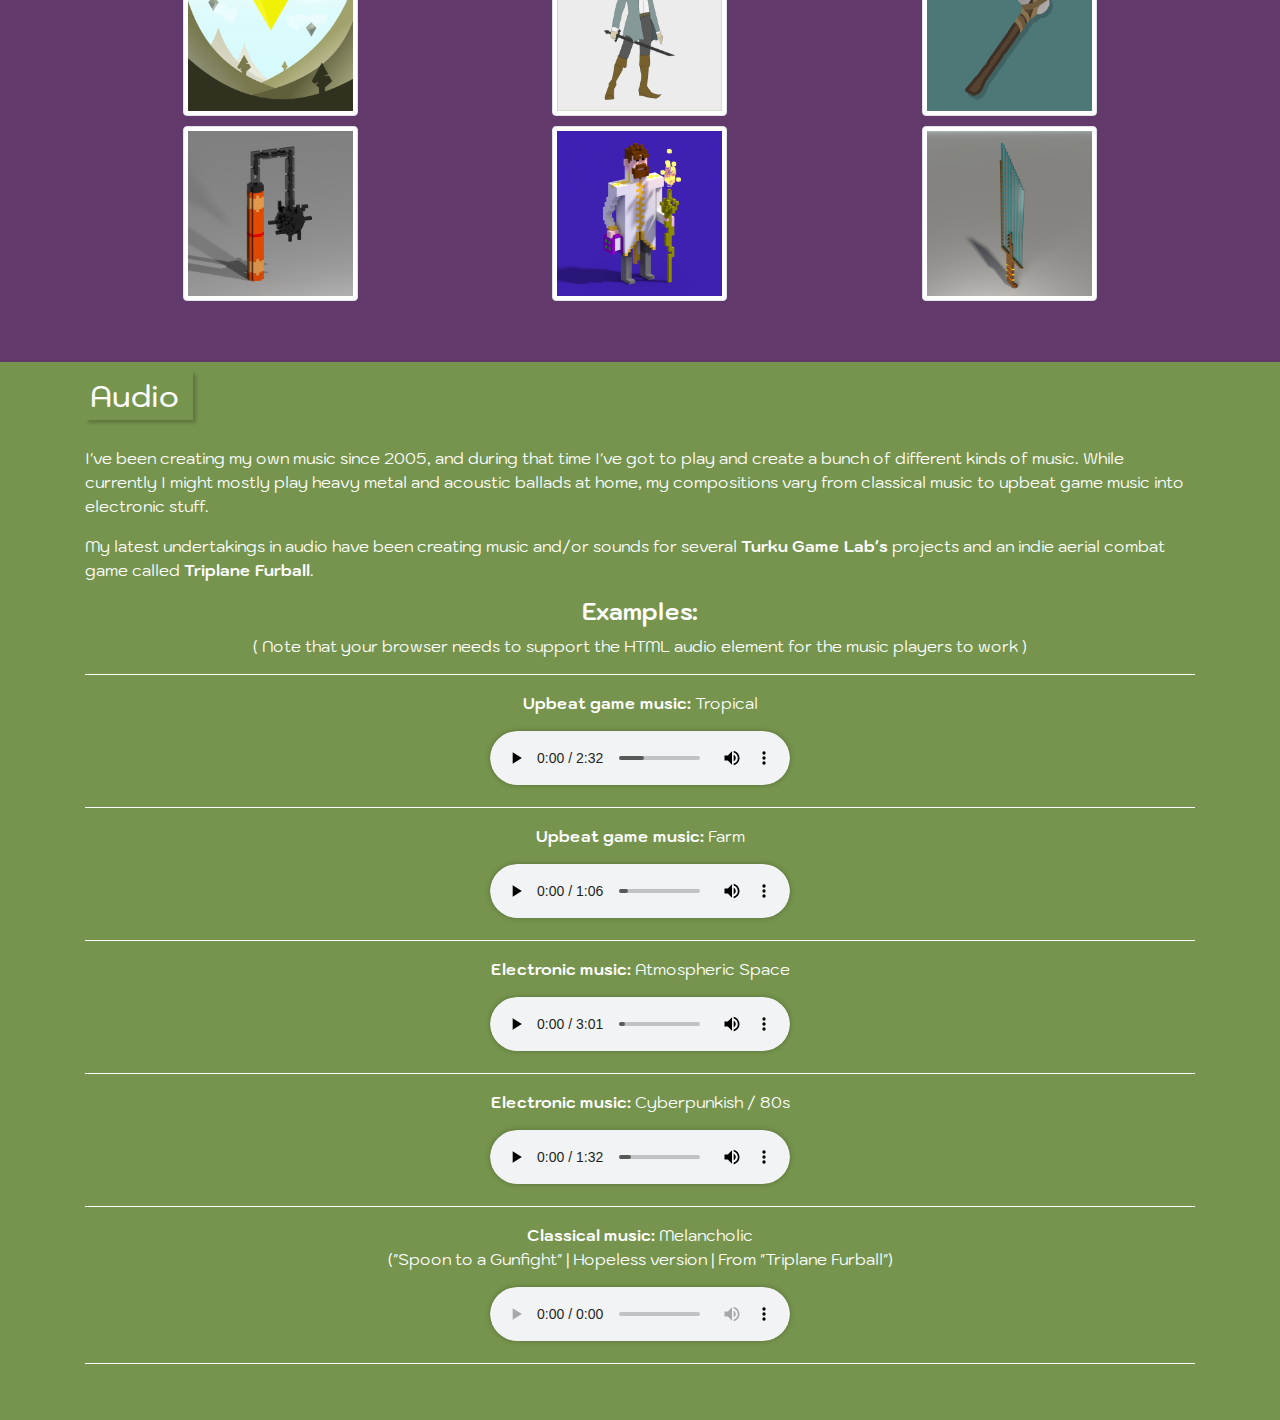
==== commit 968978e8: "Minor wording changes to skills + added Git as a skill." ====
--- a/index.html
+++ b/index.html
@@ -98,7 +98,7 @@
                             <li><b>2D Graphics</b><br>Adobe Photoshop/GIMP, Inkscape</li>
                             <li><b>3D Graphics</b><br>MagicaVoxel</li>
                             <li><b>Audio</b><br>LMMS (primary DAW), Guitar Pro (for composition), Audacity (sound effects etc)</li>
-                            <li><b>Project Management</b><br>Scrum, Trello, MeisterTask</li>
+                            <li><b>Project-related Skills</b><br>Git, Scrum, Trello, MeisterTask</li>
                         </ul>
 
                         <h3 class="text-center title-sectioned"><span>Minor experience / Currently learning:</span></h3>
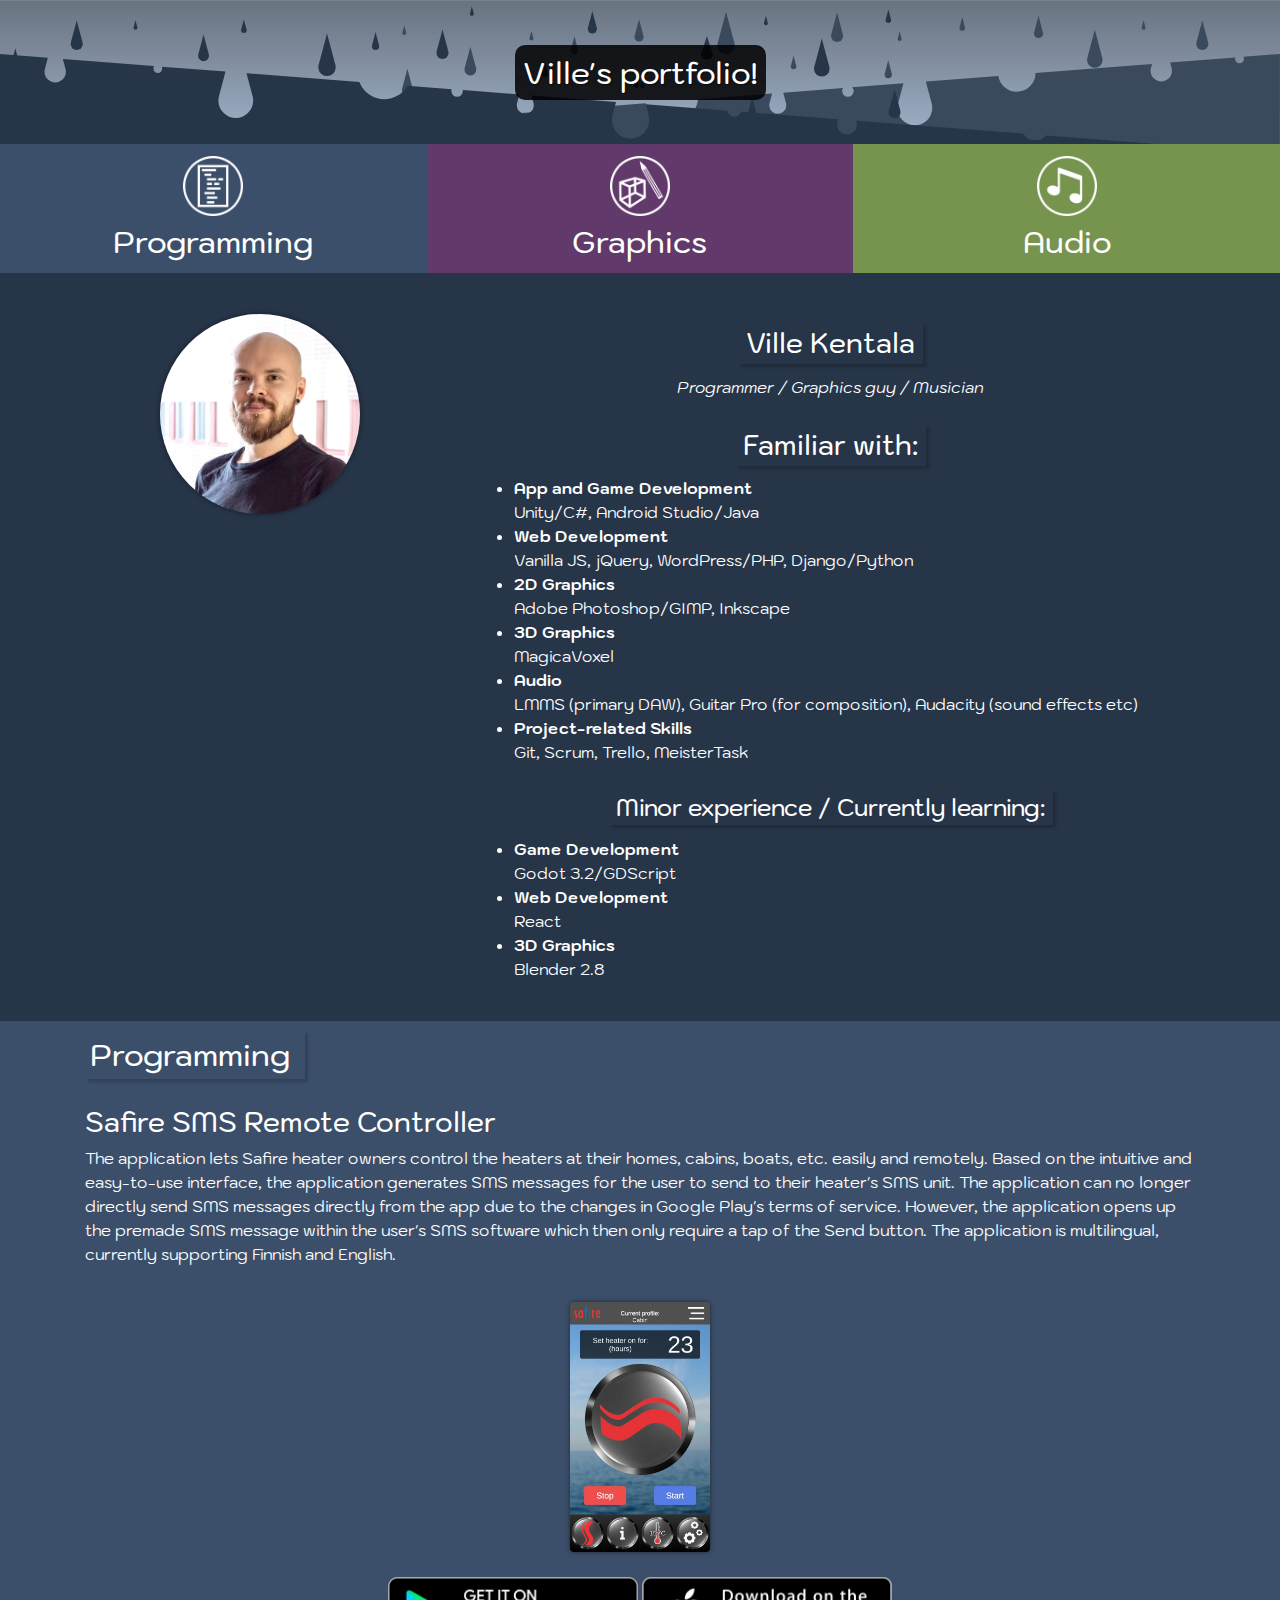
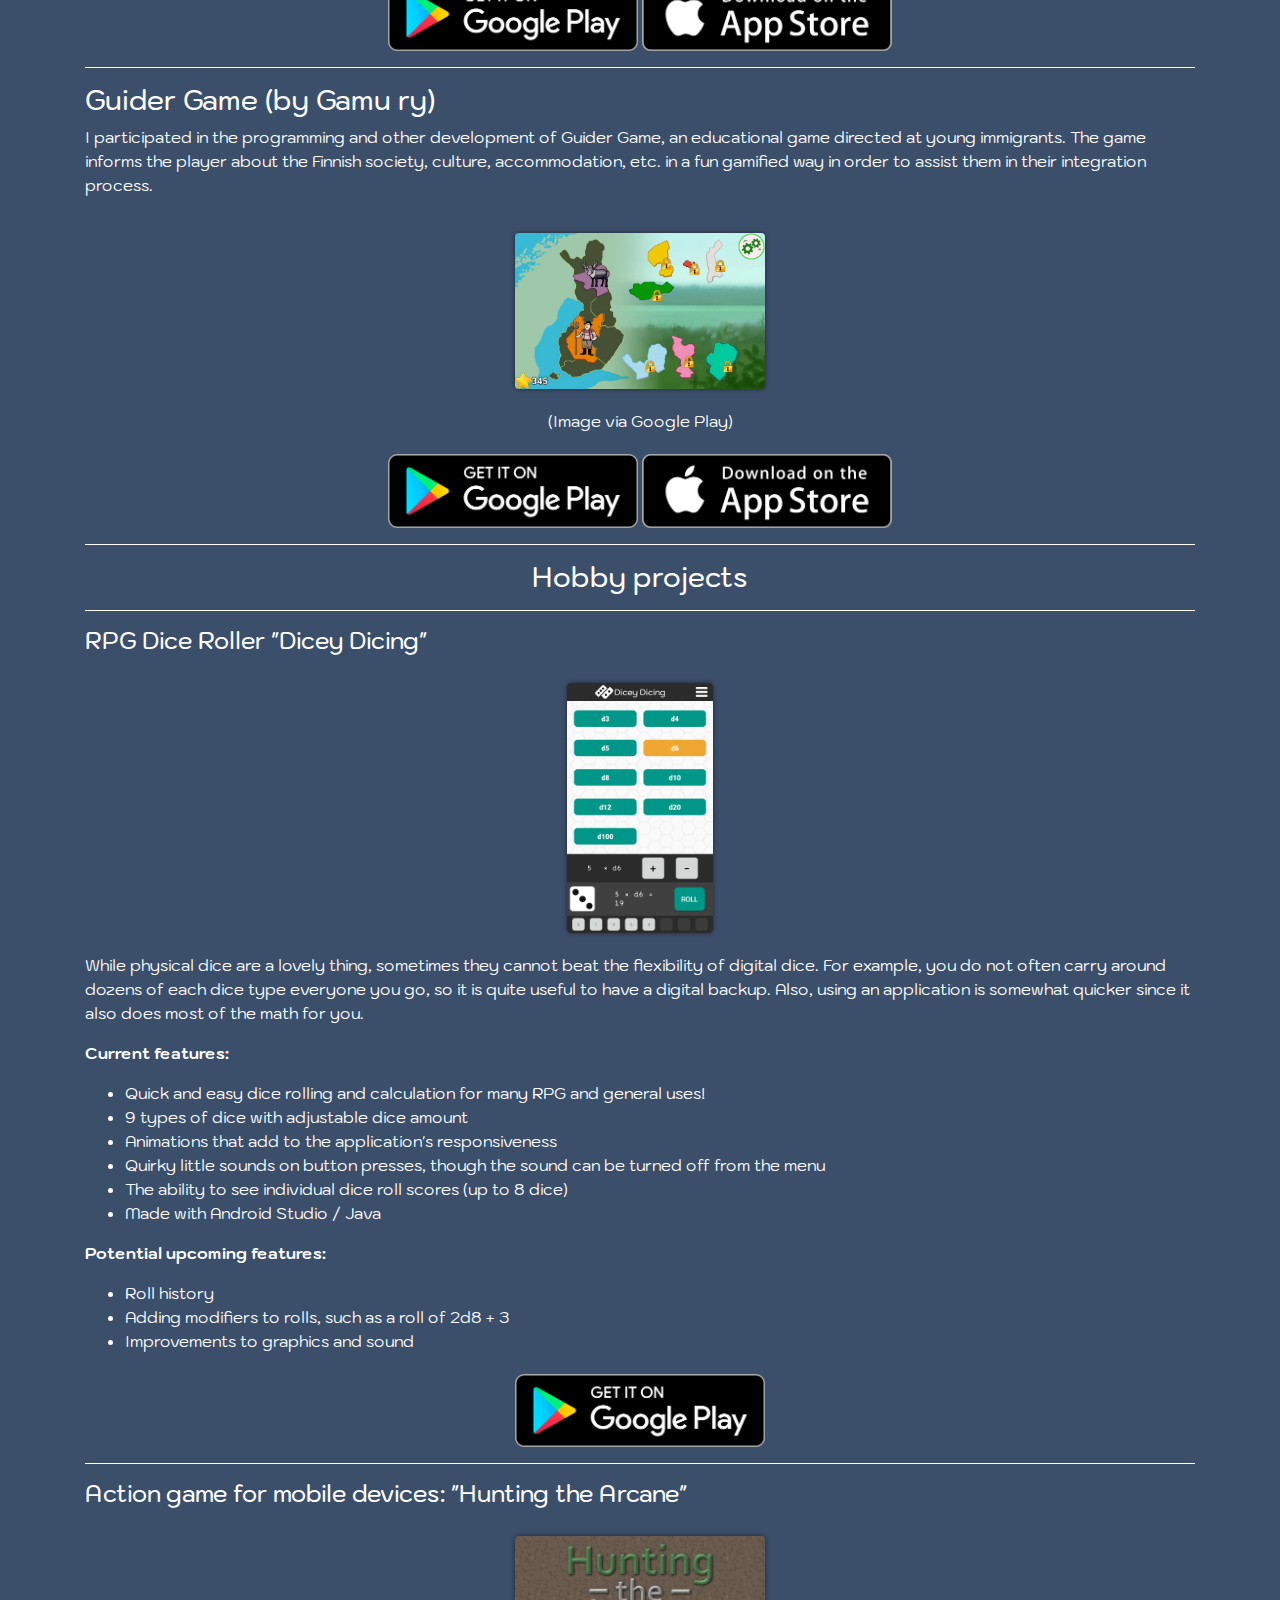
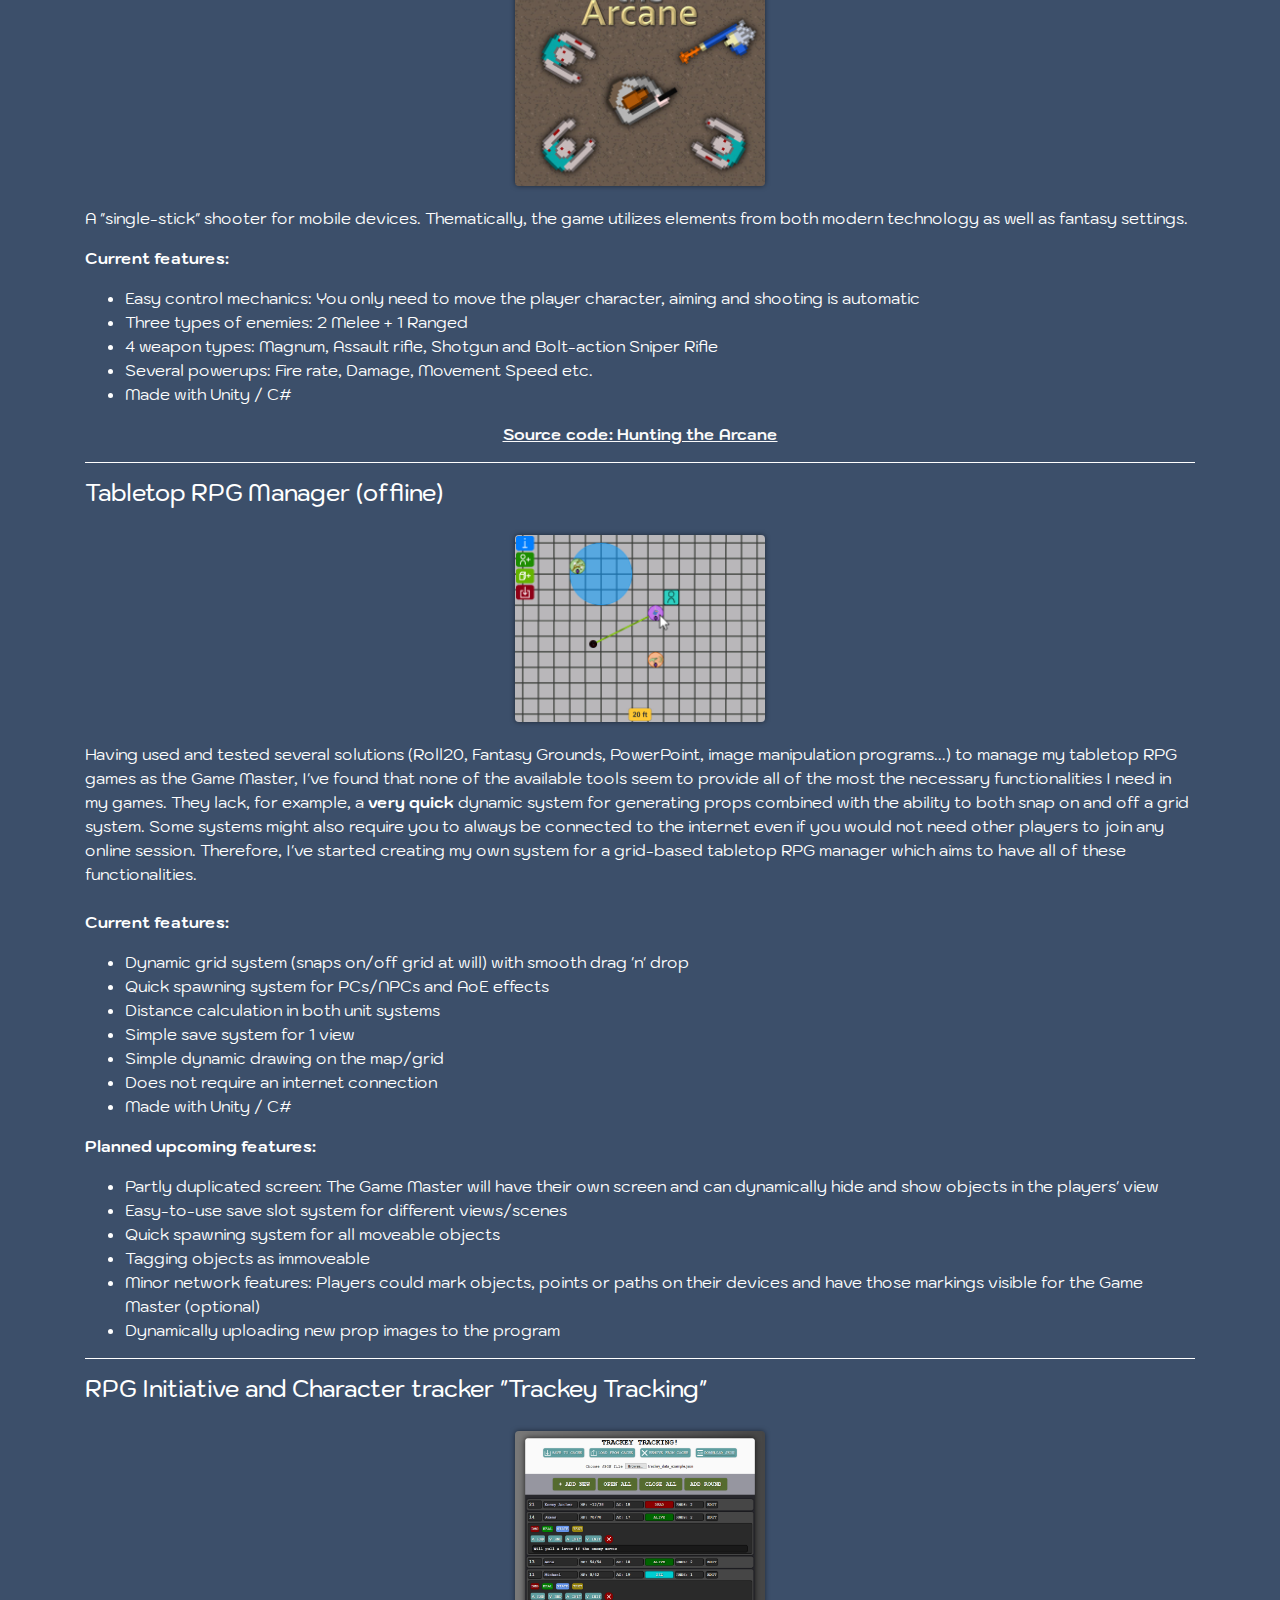
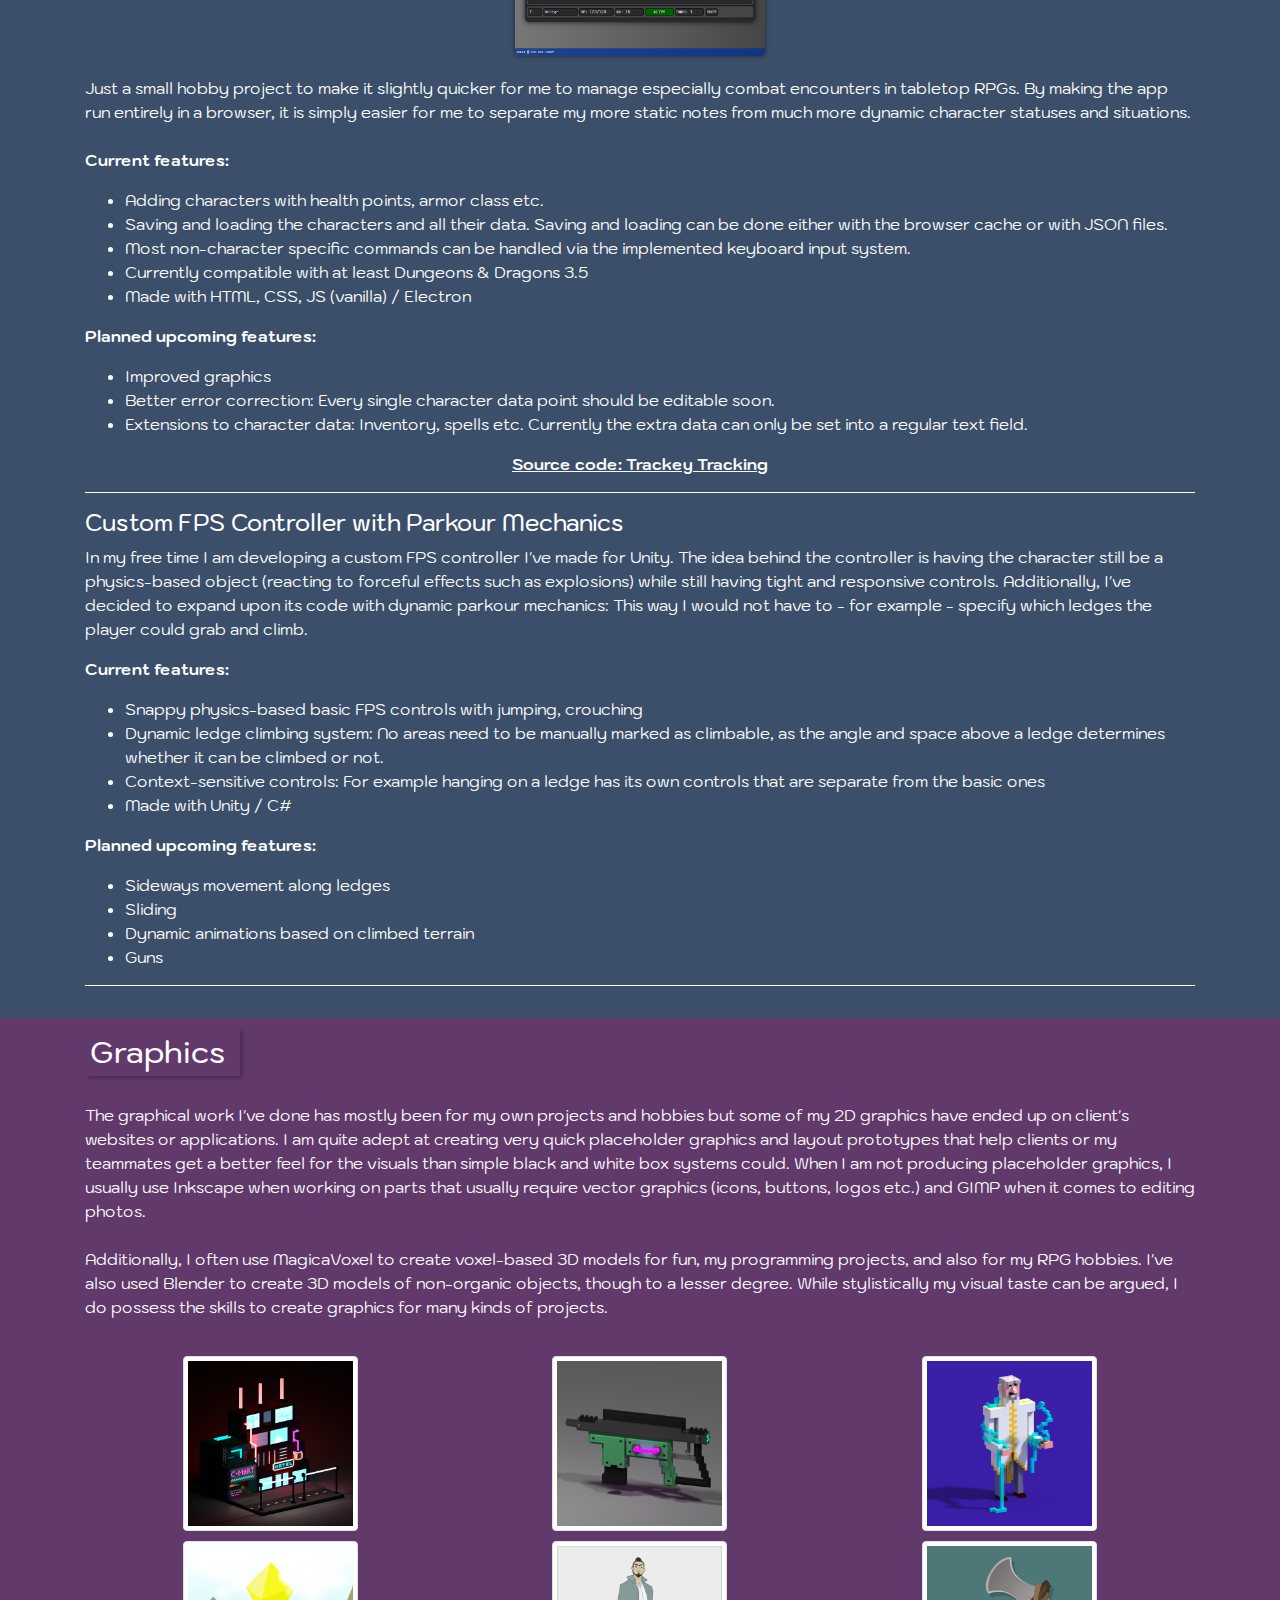
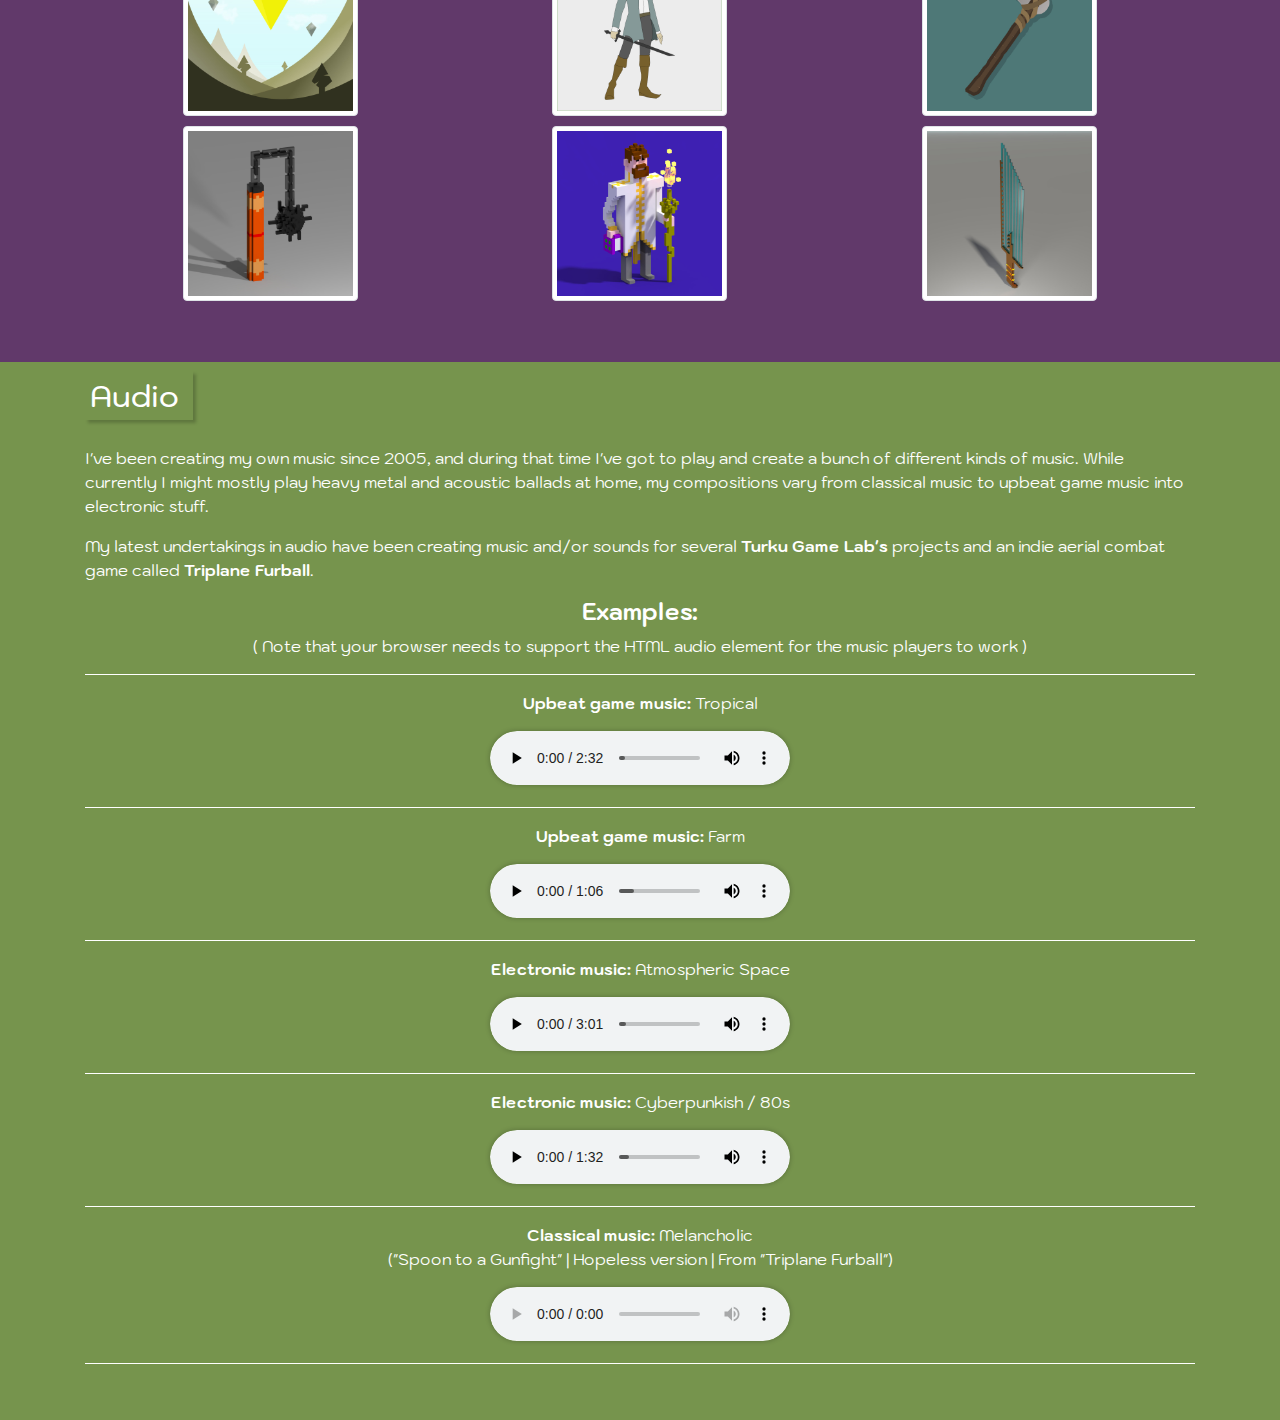
==== commit 954b0c86: "Updated Hunting the Arcane features." ====
--- a/index.html
+++ b/index.html
@@ -206,8 +206,8 @@
                         <p><b>Current features:</b></p>
                         <ul>
                             <li>Easy control mechanics: You only need to move the player character, aiming and shooting is automatic</li>
-                            <li>Two types of enemies</li>
-                            <li>3 weapon types: Magnum, Assault rifle and Bolt-action Sniper Rifle</li>
+                            <li>Three types of enemies: 2 Melee + 1 Ranged</li>
+                            <li>4 weapon types: Magnum, Assault rifle, Shotgun and Bolt-action Sniper Rifle</li>
                             <li>Several powerups: Fire rate, Damage, Movement Speed etc.</li>
                             <li>Made with Unity / C#</li>
                         </ul>
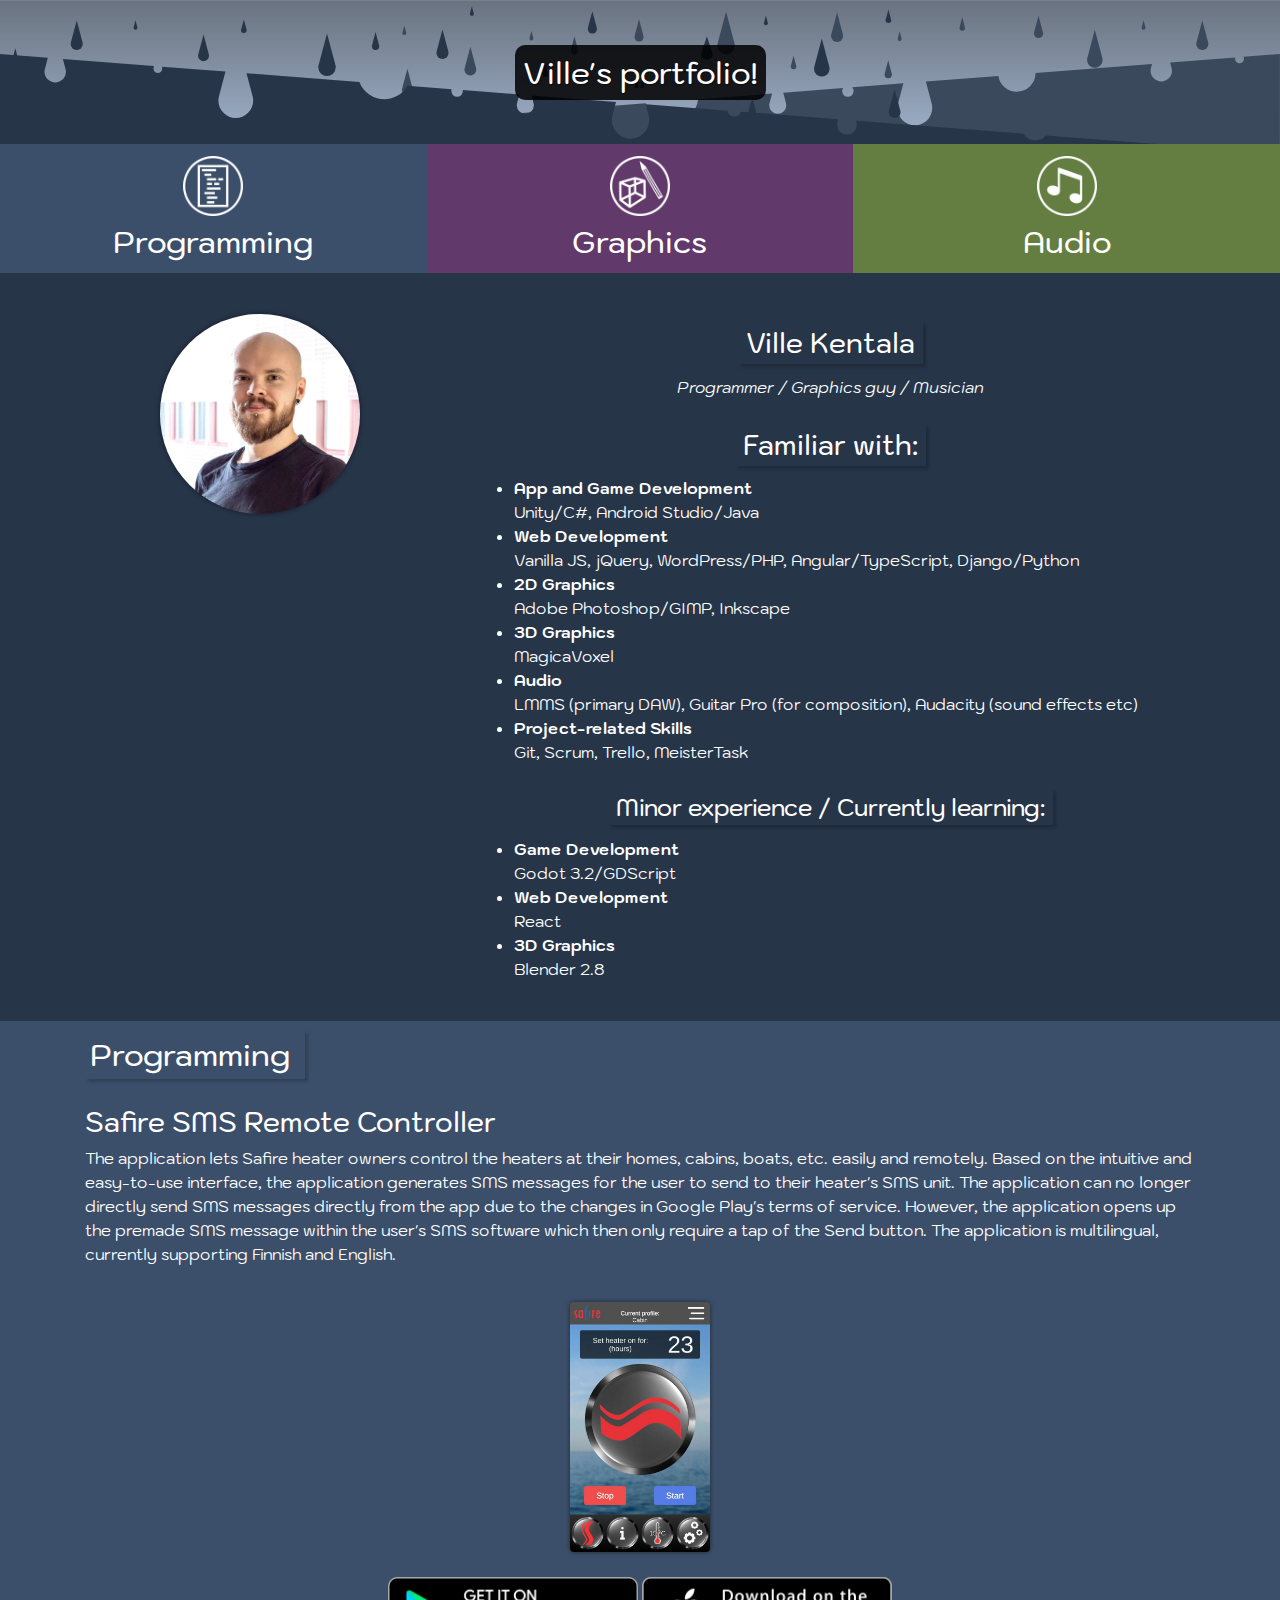
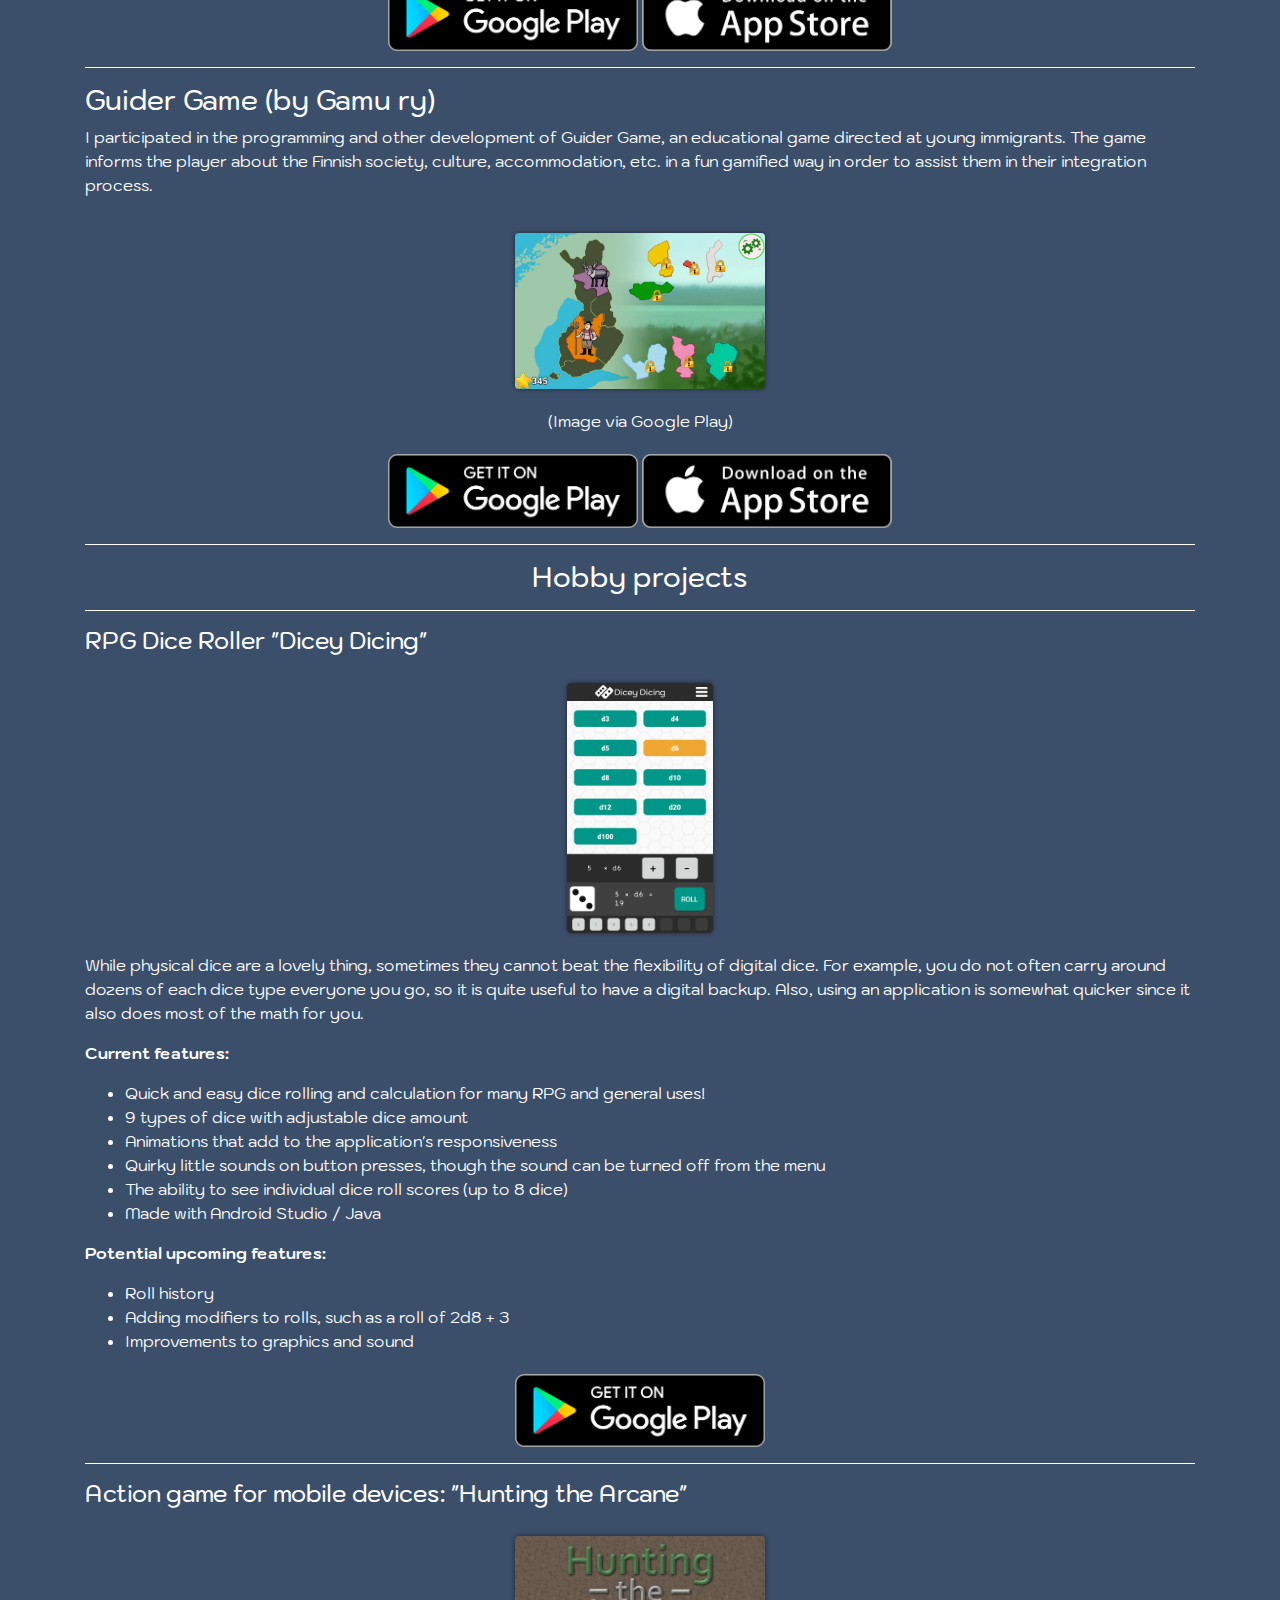
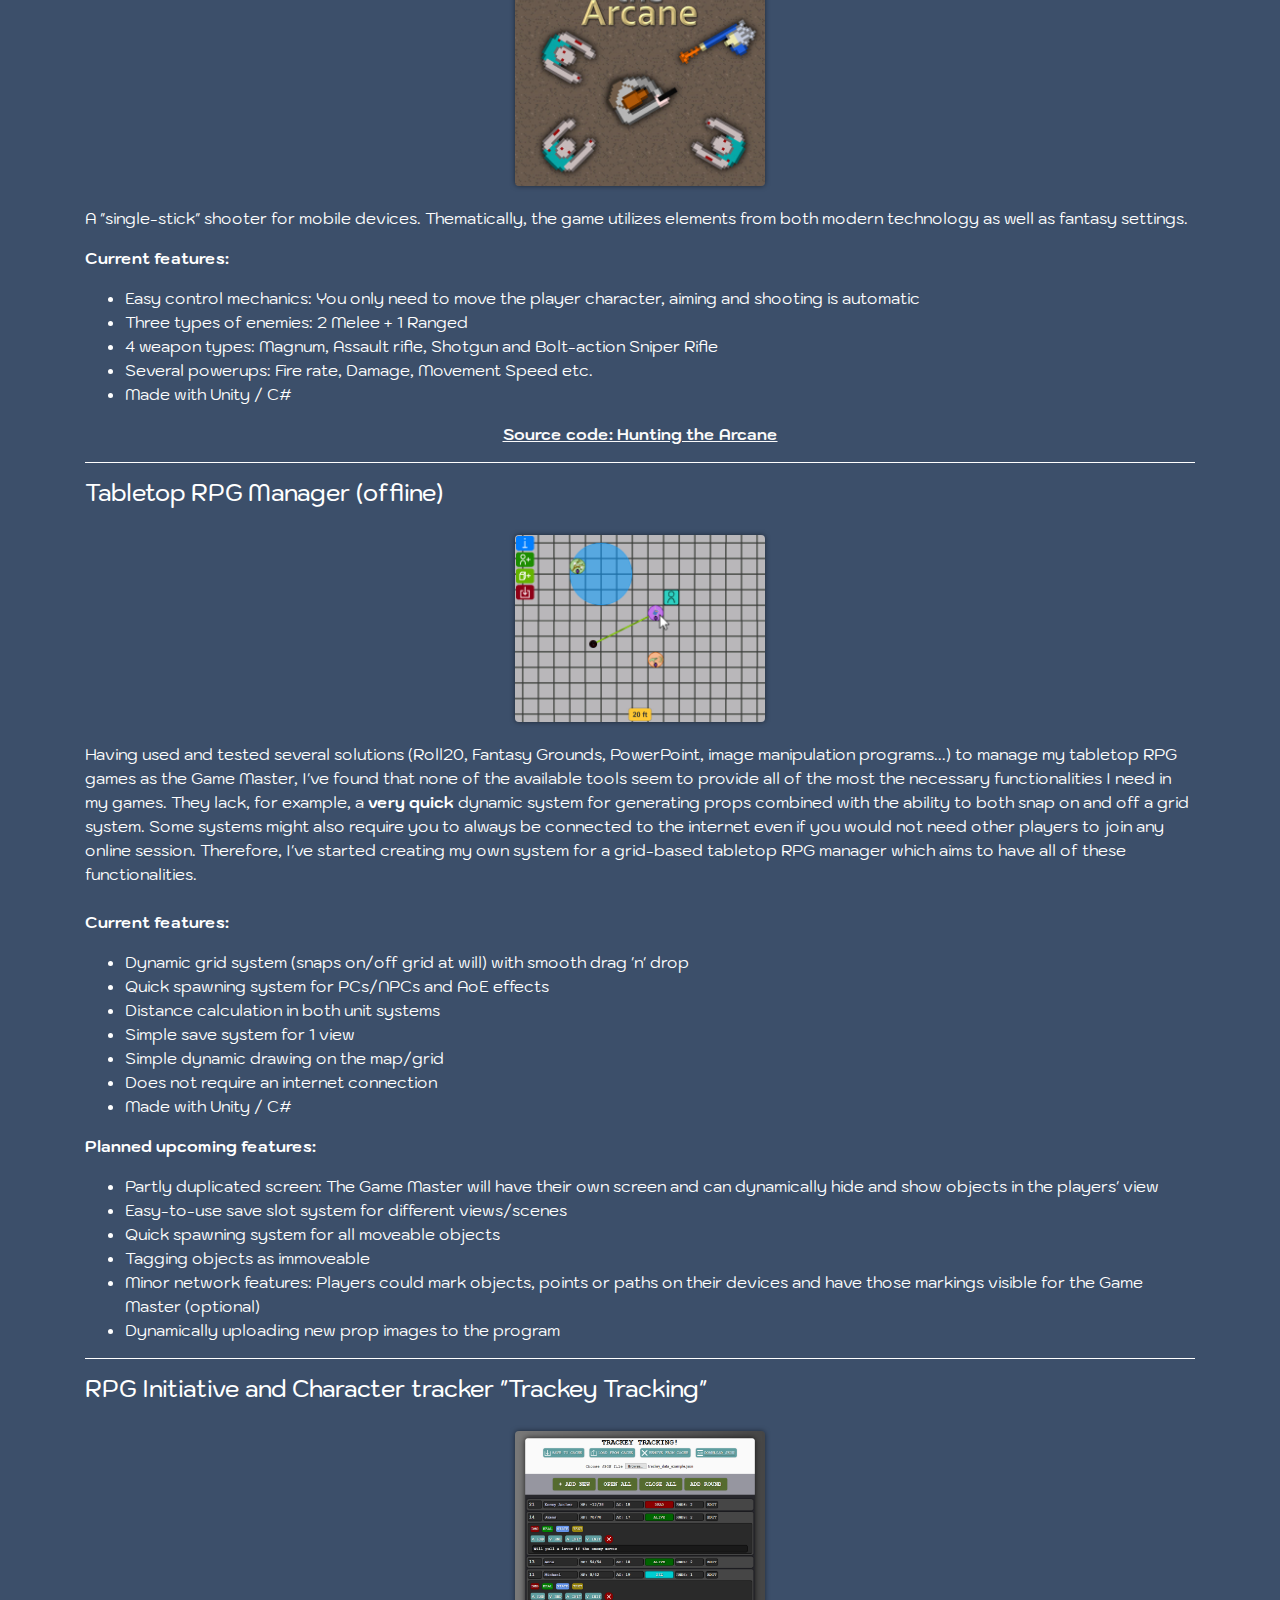
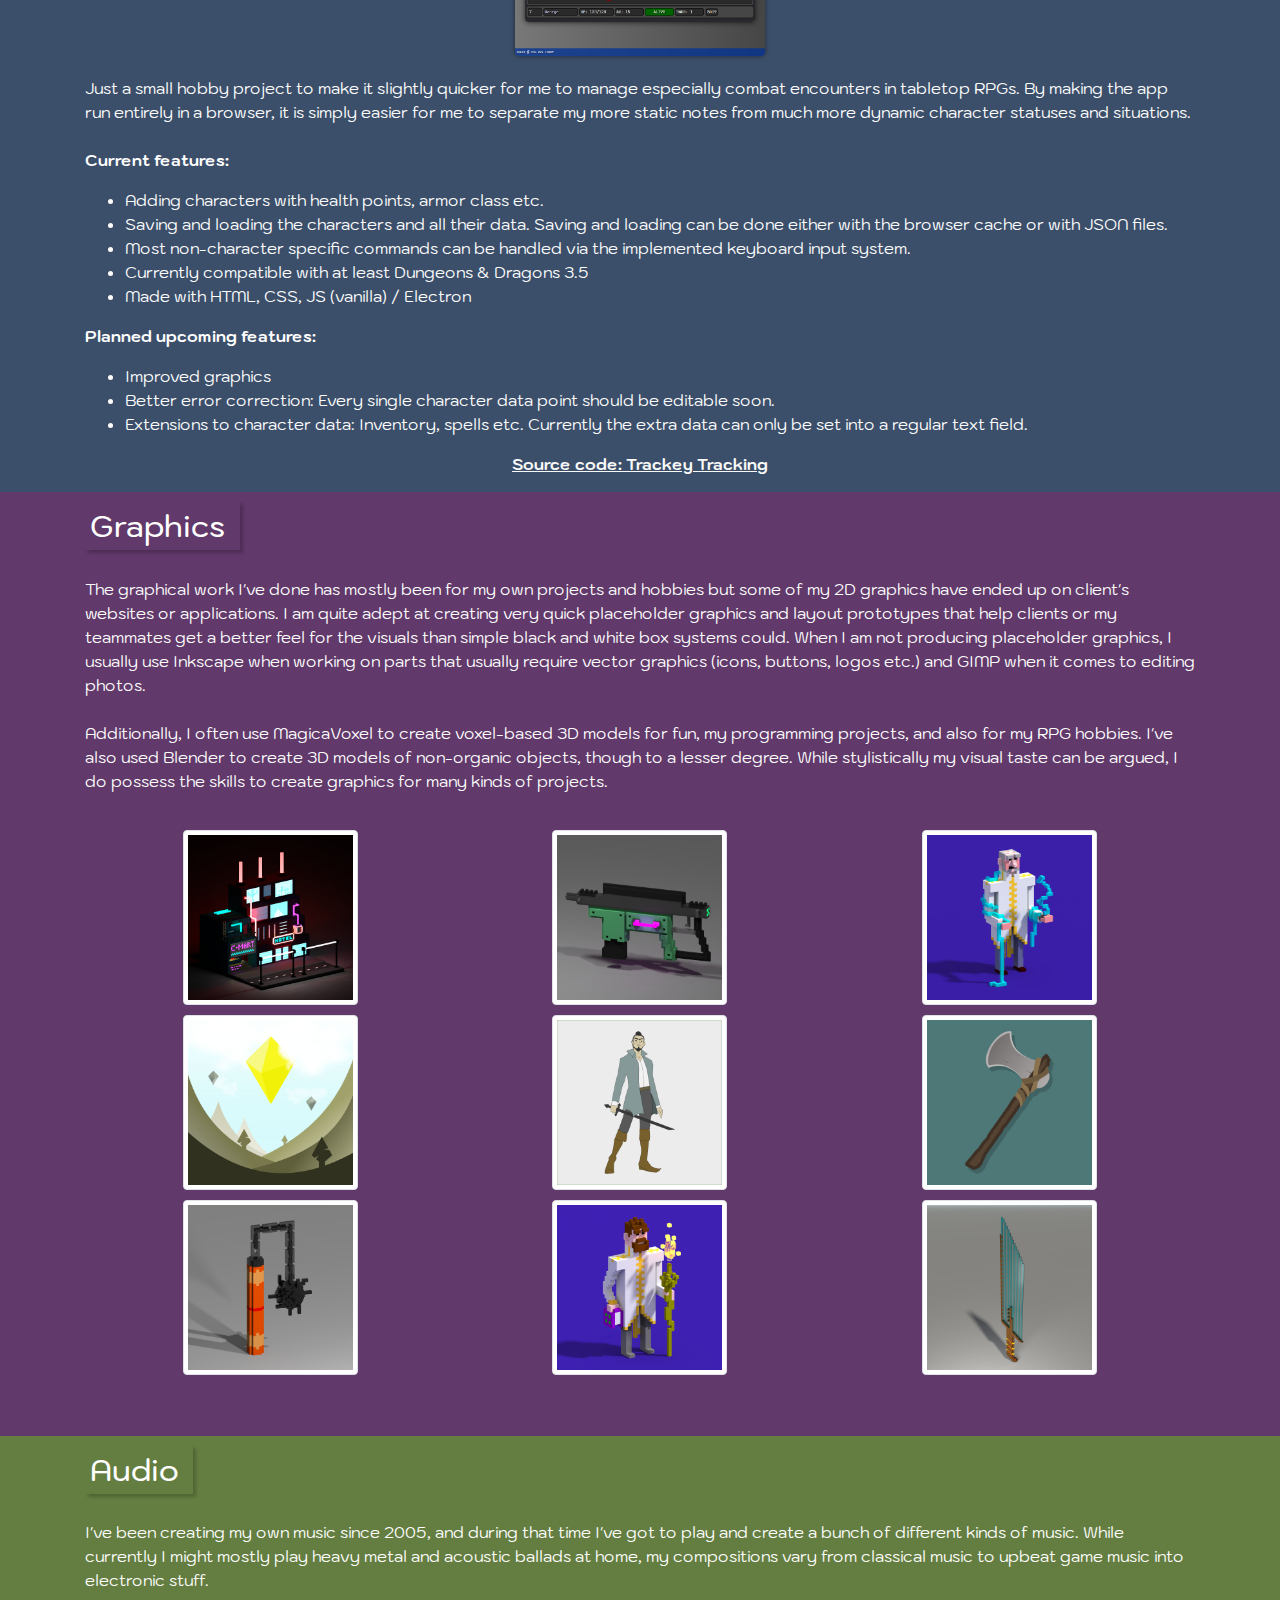
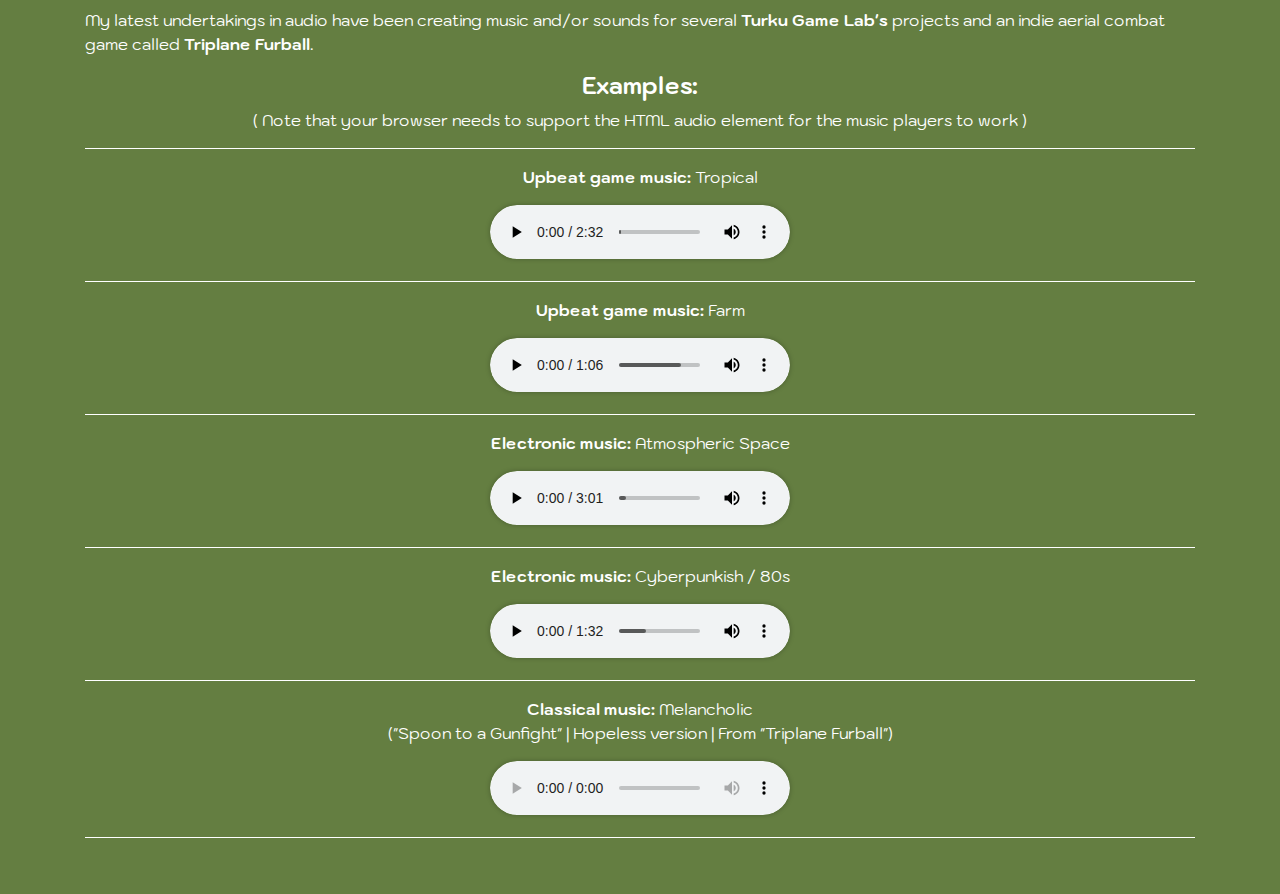
==== commit c1f40af5: "Minor text changes. Made the page somewhat more accessible." ====
--- a/index.html
+++ b/index.html
@@ -27,7 +27,7 @@
         <!-- Bootstrap necessities | END -->
 
         <link href="https://fonts.googleapis.com/css?family=Kodchasan&display=swap" rel="stylesheet"> 
-        <link rel="stylesheet" href="css/main_20200721a.css">
+        <link rel="stylesheet" href="css/main_20210117a.css">
 
     </head>
     <body>
@@ -52,7 +52,7 @@
             <div class="row text-center">
                 <a href="#programming" class="col-md-4 bg-cyberblue text-center p-1 menu-item">
                         <div class="col-3 col-md-12 menu-item">
-                            <img class="m-2 img-mainmenu" src="images/icon-programming.png">
+                            <img class="m-2 img-mainmenu" src="images/icon-programming.png" alt="">
                         </div>
                         <div class="col-9 col-md-12 menu-item">
                             <h1 class="title-mainmenu">Programming</h1>
@@ -61,7 +61,7 @@
                 </a>
                 <a href="#graphics" class="col-md-4 bg-cyberpurple text-center p-1 menu-item">
                         <div class="col-3 col-md-12 menu-item">
-                            <img class="m-2 img-mainmenu" src="images/icon-graphics.png">
+                            <img class="m-2 img-mainmenu" src="images/icon-graphics.png" alt="">
                         </div>
                         <div class="col-9 col-md-12 menu-item">
                             <h1 class="title-mainmenu">Graphics</h1>
@@ -69,7 +69,7 @@
                 </a>
                 <a href="#audio" class="col-md-4 bg-cybergreen text-center p-1 menu-item">
                         <div class="col-3 col-md-12 menu-item">
-                            <img class="m-2 img-mainmenu" src="images/icon-audio2.png">
+                            <img class="m-2 img-mainmenu" src="images/icon-audio2.png" alt="">
                         </div>
                         <div class="col-9 col-md-12 menu-item">
                             <h1 class="title-mainmenu">Audio</h1>
@@ -84,7 +84,7 @@
         <div id="info" class="container-fluid bg-cyberblue-darker text-white">
             <div class="container">
                 <div class="row">
-                    <div class="col-md-3 col-lg-4 p-2 pt-3 pb-3"><img class="img-profileimage rounded-circle" src="images/portfolio-ville.jpg"></div>
+                    <div class="col-md-3 col-lg-4 p-2 pt-3 pb-3"><img class="img-profileimage rounded-circle" src="images/portfolio-ville.jpg" alt=""></div>
 
                     <div class="col-md-9 col-lg-8 p-4">
 
@@ -94,7 +94,7 @@
                         <h2 class="text-center title-sectioned"><span>Familiar with:</span></h2>
                         <ul>
                             <li><b>App and Game Development</b><br>Unity/C#, Android Studio/Java</li>
-                            <li><b>Web Development</b><br>Vanilla JS, jQuery, WordPress/PHP, Django/Python</li>
+                            <li><b>Web Development</b><br>Vanilla JS, jQuery, WordPress/PHP, Angular/TypeScript, Django/Python</li>
                             <li><b>2D Graphics</b><br>Adobe Photoshop/GIMP, Inkscape</li>
                             <li><b>3D Graphics</b><br>MagicaVoxel</li>
                             <li><b>Audio</b><br>LMMS (primary DAW), Guitar Pro (for composition), Audacity (sound effects etc)</li>
@@ -133,10 +133,10 @@
                         </div>
                         <div class="text-center">
                             <a href="https://play.google.com/store/apps/details?id=fi.LuotoneOy.SafireRemoteControl&hl=en">
-                                <img class="img-link" src="images/app-google-play.png" alt="https://play.google.com/store/apps/details?id=fi.LuotoneOy.SafireRemoteControl&hl=en">
+                                <img class="img-link" src="images/app-google-play.png" alt="Get the app via Google Play">
                             </a>
                             <a href="https://apps.apple.com/fi/app/safire-sms-remote-controller/id1462272263">
-                                <img class="img-link" src="images/app-app-store.png" alt="https://apps.apple.com/fi/app/safire-sms-remote-controller/id1462272263">
+                                <img class="img-link" src="images/app-app-store.png" alt="Get the app via App Store">
                             </a>
                         </div>
                         <hr>
@@ -152,10 +152,10 @@
                     </div>
                     <div class="text-center">
                         <a href="https://play.google.com/store/apps/details?id=com.Gamu.GuiderGame&hl=en">
-                            <img class="img-link" src="images/app-google-play.png" alt="https://play.google.com/store/apps/details?id=com.Gamu.GuiderGame&hl=en">
+                            <img class="img-link" src="images/app-google-play.png" alt="Get the game via Google Play">
                         </a>
                         <a href="https://apps.apple.com/fi/app/guider-game/id1478608488">
-                            <img class="img-link" src="images/app-app-store.png" alt="https://apps.apple.com/fi/app/guider-game/id1478608488">
+                            <img class="img-link" src="images/app-app-store.png" alt="Get the game via App Store">
                         </a>
                     </div>
                 </div>
@@ -268,24 +268,6 @@
                         <div class="text-center">
                             <a class="link-source" href="https://github.com/mycoville/trackey-tracking">Source code: Trackey Tracking</a>
                         </div>
-                        <hr>
-                        <h3>Custom FPS Controller with Parkour Mechanics</h3>
-                        <p>In my free time I am developing a custom FPS controller I've made for Unity. The idea behind the controller is having the character still be a physics-based object (reacting to forceful effects such as explosions) while still having tight and responsive controls. Additionally, I've decided to expand upon its code with dynamic parkour mechanics: This way I would not have to - for example - specify which ledges the player could grab and climb.</p>
-                        <p><b>Current features:</b></p>
-                        <ul>
-                            <li>Snappy physics-based basic FPS controls with jumping, crouching</li>
-                            <li>Dynamic ledge climbing system: No areas need to be manually marked as climbable, as the angle and space above a ledge determines whether it can be climbed or not.</li>
-                            <li>Context-sensitive controls: For example hanging on a ledge has its own controls that are separate from the basic ones</li>
-                            <li>Made with Unity / C#</li>
-                        </ul>
-                        <p><b>Planned upcoming features:</b></p>
-                        <ul>
-                            <li>Sideways movement along ledges</li>
-                            <li>Sliding</li>
-                            <li>Dynamic animations based on climbed terrain</li>
-                            <li>Guns</li>
-                        </ul>
-                        <hr>
                     </div>
                 </div>
             </div>
@@ -306,55 +288,55 @@
                     <div class="row text-center portfolio-gallery">
                             <div class="col-xs-6 col-sm-6 col-md-4">
                                 <a href="images/cyberpunk-city-square.jpg">
-                                <img class="img-fluid img-thumbnail" src="images/cyberpunk-city-square.jpg">
+                                <img class="img-fluid img-thumbnail" src="images/cyberpunk-city-square.jpg" alt="Voxel Render: Cyberpunk City">
                                 </a>
                             </div>
 
                             <div class="col-xs-6 col-sm-6 col-md-4">
                                 <a href="images/cyberpunk-smg-square.jpg">
-                                <img class="img-fluid img-thumbnail" src="images/cyberpunk-smg-square.jpg">
+                                <img class="img-fluid img-thumbnail" src="images/cyberpunk-smg-square.jpg" alt="Voxel Render: Cyberpunk Weapom">
                                 </a>
                             </div>
 
                             <div class="col-xs-6 col-sm-6 col-md-4">
                                 <a href="images/fantasy-sorcerer-square.jpg">
-                                <img class="img-fluid img-thumbnail" src="images/fantasy-sorcerer-square.jpg">
+                                <img class="img-fluid img-thumbnail" src="images/fantasy-sorcerer-square.jpg" alt="Voxel Render: Fantasy Sorcerer">
                                 </a>
                             </div>
 
                             <div class="col-xs-6 col-sm-6 col-md-4">
                                 <a href="images/vector-valley.jpg">
-                                <img class="img-fluid img-thumbnail" src="images/vector-valley.jpg">
+                                <img class="img-fluid img-thumbnail" src="images/vector-valley.jpg" alt="Vector Graphics: Fantasy Valley">
                                 </a>
                             </div>
 
                             <div class="col-xs-6 col-sm-6 col-md-4">
                                 <a href="images/vector-swordsman.jpg">
-                                <img class="img-fluid img-thumbnail" src="images/vector-swordsman.jpg">
+                                <img class="img-fluid img-thumbnail" src="images/vector-swordsman.jpg" alt="Vector Graphics: Fantasy Swordsman">
                                 </a>
                             </div>
 
                             <div class="col-xs-6 col-sm-6 col-md-4">
                                 <a href="images/vector-axe.jpg">
-                                <img class="img-fluid img-thumbnail" src="images/vector-axe.jpg">
+                                <img class="img-fluid img-thumbnail" src="images/vector-axe.jpg" alt="Vector Graphics: Fantasy Axe">
                                 </a>
                             </div>
 
                             <div class="col-xs-6 col-sm-6 col-md-4">
                                 <a href="images/fantasy-flail-square.jpg">
-                                <img class="img-fluid img-thumbnail" src="images/fantasy-flail-square.jpg">
+                                <img class="img-fluid img-thumbnail" src="images/fantasy-flail-square.jpg" alt="Voxel Render: Fantasy Flail">
                                 </a>
                             </div>
 
                             <div class="col-xs-6 col-sm-6 col-md-4">
                                 <a href="images/fantasy-wizard-square.jpg">
-                                <img class="img-fluid img-thumbnail" src="images/fantasy-wizard-square.jpg">
+                                <img class="img-fluid img-thumbnail" src="images/fantasy-wizard-square.jpg" alt="Voxel Render: Fantasy Wizard">
                                 </a>
                             </div>
 
                             <div class="col-xs-6 col-sm-6 col-md-4">
                                 <a href="images/fantasy-dagger-square.jpg">
-                                <img class="img-fluid img-thumbnail" src="images/fantasy-dagger-square.jpg">
+                                <img class="img-fluid img-thumbnail" src="images/fantasy-dagger-square.jpg" alt="Voxel Render: Fantasy Dagger">
                                 </a>
                             </div>
                     </div>
@@ -409,5 +391,6 @@
         </div>
         <!-- Audio | END -->
 <!--xxxxxxxxxxxxxxxxxxxxxxxxxxxxxxxxxxxxxxxxxxxx-->
+    <script src="js/functionalities.js" ></script>
     </body>
 </html>
--- a/css/main_20210117a.css
+++ b/css/main_20210117a.css
@@ -0,0 +1,453 @@
+/* Font resizes */
+.h1, h1 {font-size:1.9rem;}
+.h2, h2 {font-size:1.7rem;}
+.h3, h3 {font-size:1.45rem;}
+
+body
+{
+    font-family: 'Kodchasan', sans-serif;
+}
+
+a:hover
+{
+    text-decoration: none;
+}
+
+#menu a:focus h1
+{
+    text-decoration: underline;
+}
+
+hr
+{
+    border-color:white;
+}
+
+.bg-cyberblue
+{
+    background-color: #3C4F6A;
+}
+.bg-cyberblue-darker
+{
+    background-color: #273549;
+}
+.bg-cyberbrown-darker
+{
+    background-color:#6E5936;
+}
+.bg-cyberpurple
+{
+    background-color:#61396A;
+}
+.bg-cybergreen
+{
+    background-color:#76944D;
+    background-color:rgb(106, 133, 69);
+    background-color:rgb(100, 126, 65);
+}
+
+.header
+{
+    padding-top:55px;
+    padding-bottom:45px;
+    background-color:#a1b3cc;
+    background-image: -webkit-gradient(linear, left top, left bottom, from(rgba(50,50,50, 0.5)), to(#a1b3cc));background-image: -o-linear-gradient(rgba(50,50,50, 0.5), #a1b3cc);background-image: linear-gradient(rgba(50,50,50, 0.5), #a1b3cc);
+    background-position: center;
+    background-size:cover;
+    position:relative;
+    overflow: hidden;
+}
+
+.header .decoration
+{
+    display: block;
+    position:absolute;
+    width:100%;
+    bottom:0px;
+}
+
+.header .header-left
+{
+    height:125%;
+    z-index: 2;
+    background:url(../images/header-corroded-left.svg);
+    background-size:contain;
+    background-repeat: no-repeat;
+    background-position: -1px bottom;
+    -webkit-animation: 4s forwards slideToLeft;animation: 4s forwards slideToLeft;
+}
+.header .header-left-props
+{
+    height:100%;
+    z-index: 2;
+    background:url(../images/header-corroded-left-drops.svg);
+    background-size:contain;
+    background-repeat: no-repeat;
+    background-position: -1px bottom;
+    -webkit-animation: 4s forwards slideToRightMore;animation: 4s forwards slideToRightMore;
+}
+
+.header .header-right
+{
+    /*background-color:hotpink;*/
+    height:125%;
+    z-index: 1;
+    background:url(../images/header-corroded-right.svg);
+    background-size:contain;
+    background-repeat: no-repeat;
+    background-position: right bottom;
+    -webkit-animation: 4s forwards slideToRight;animation: 4s forwards slideToRight;
+}
+.header .header-right-props
+{
+    height:100%;
+    z-index: 1;
+    background:url(../images/header-corroded-right-drops.svg);
+    background-size:contain;
+    background-repeat: no-repeat;
+    background-position: right bottom;
+    -webkit-animation: 4s forwards slideToLeftMore;animation: 4s forwards slideToLeftMore;
+}
+
+.header-text
+{
+    color:white;
+    text-shadow:1px 1px 1px rgba(0,0,0,0.5);
+    background:rgba(0,0,0,0.85);
+    border-radius:10px;
+    padding:8px;
+    z-index:100;
+    position: relative;
+}
+
+.link-source
+{
+    font-weight: bold;
+    color:#FAFAFA;
+    text-decoration: underline;
+}
+
+.link-source:hover
+{
+    font-weight: bold;
+    color:#FAFAFA;
+    text-decoration: underline;
+    text-shadow: 2px 2px 2px rgba(0,0,0,0.5);
+}
+
+@-webkit-keyframes slideToLeft
+{
+    0%
+    {
+        -webkit-transform: translateX(0px);
+                transform: translateX(0px);
+    }
+    25%
+    {
+        -webkit-transform: translateX(0px);
+                transform: translateX(0px);
+    }
+    100%
+    {
+        -webkit-transform: translateX(-100px);
+                transform: translateX(-100px);
+    }
+}
+
+@keyframes slideToLeft
+{
+    0%
+    {
+        -webkit-transform: translateX(0px);
+                transform: translateX(0px);
+    }
+    25%
+    {
+        -webkit-transform: translateX(0px);
+                transform: translateX(0px);
+    }
+    100%
+    {
+        -webkit-transform: translateX(-100px);
+                transform: translateX(-100px);
+    }
+}
+
+@-webkit-keyframes slideToLeftMore
+{
+    0%
+    {
+        -webkit-transform: translateX(0px);
+                transform: translateX(0px);
+    }
+    25%
+    {
+        -webkit-transform: translateX(0px);
+                transform: translateX(0px);
+    }
+    100%
+    {
+        -webkit-transform: translateX(-200px);
+                transform: translateX(-200px);
+    }
+}
+
+@keyframes slideToLeftMore
+{
+    0%
+    {
+        -webkit-transform: translateX(0px);
+                transform: translateX(0px);
+    }
+    25%
+    {
+        -webkit-transform: translateX(0px);
+                transform: translateX(0px);
+    }
+    100%
+    {
+        -webkit-transform: translateX(-200px);
+                transform: translateX(-200px);
+    }
+}
+
+@-webkit-keyframes slideToRight
+{
+    0%
+    {
+        -webkit-transform: translateX(0px);
+                transform: translateX(0px);
+    }
+    25%
+    {
+        -webkit-transform: translateX(0px);
+                transform: translateX(0px);
+    }
+    100%
+    {
+        -webkit-transform: translateX(100px);
+                transform: translateX(100px);
+    }
+}
+
+@keyframes slideToRight
+{
+    0%
+    {
+        -webkit-transform: translateX(0px);
+                transform: translateX(0px);
+    }
+    25%
+    {
+        -webkit-transform: translateX(0px);
+                transform: translateX(0px);
+    }
+    100%
+    {
+        -webkit-transform: translateX(100px);
+                transform: translateX(100px);
+    }
+}
+
+@-webkit-keyframes slideToRightMore
+{
+    0%
+    {
+        -webkit-transform: translateX(0px);
+                transform: translateX(0px);
+    }
+    25%
+    {
+        -webkit-transform: translateX(0px);
+                transform: translateX(0px);
+    }
+    100%
+    {
+        -webkit-transform: translateX(200px);
+                transform: translateX(200px);
+    }
+}
+
+@keyframes slideToRightMore
+{
+    0%
+    {
+        -webkit-transform: translateX(0px);
+                transform: translateX(0px);
+    }
+    25%
+    {
+        -webkit-transform: translateX(0px);
+                transform: translateX(0px);
+    }
+    100%
+    {
+        -webkit-transform: translateX(200px);
+                transform: translateX(200px);
+    }
+}
+
+.img-mainmenu
+{
+    max-height:60px;
+    max-width: 60px;
+    height:60px;
+    width:100%;
+}
+
+.img-profileimage
+{
+    display:block;
+    max-width:200px;
+    max-height:200px;
+    width:100%;
+    margin:auto;
+    margin-top:25px;
+    -webkit-box-shadow: 0px 0px 5px rgba(0,0,0,0.5);
+    box-shadow: 0px 0px 5px rgba(0,0,0,0.5);
+}
+
+.img-programming
+{
+    max-height:250px;
+    max-width:250px;
+    display:block;
+    margin:0 auto;
+    -webkit-box-shadow: 0px 0px 5px rgba(0,0,0,0.5);box-shadow: 0px 0px 5px rgba(0,0,0,0.5);
+}
+
+.img-hobbies
+{
+    max-width:250px;
+    max-height:250px;
+    margin-top:20px;
+    margin-bottom:20px;
+    -webkit-box-shadow: 0px 0px 5px rgba(0,0,0,0.5);box-shadow: 0px 0px 5px rgba(0,0,0,0.5);
+}
+
+.img-link
+{
+    max-height:250px;
+    max-width:250px;
+    margin-top:5px;
+}
+
+.portfolio-gallery img
+{
+    max-height:175px;
+    height:175px;
+    margin:5px;
+}
+
+.title-mainmenu
+{
+    color:white;
+    text-decoration: none;
+    display:block;
+}
+
+.title-mainmenu:hover
+{
+    text-decoration: none;
+}
+
+.title-sectioned
+{
+    /*border-top:1px solid rgba(0,0,0,0.25);
+    border-bottom:1px solid rgba(0,0,0,0.25);*/
+    margin-top:30px;
+    margin-bottom:15px;
+}
+.title-sectioned > span
+{
+    -webkit-box-shadow: 3px 3px 3px rgba(0,0,0,0.2);box-shadow: 3px 3px 3px rgba(0,0,0,0.2);
+    padding: 3px 8px;
+}
+
+.title-experience
+{
+    /*border-bottom:1px solid rgba(0,0,0,0.25);*/
+    /*border-right:1px solid rgba(0,0,0,0.25);*/
+    padding:5px;
+    padding-right:15px;
+    -webkit-box-shadow: 3px 3px 3px rgba(0,0,0,0.2);box-shadow: 3px 3px 3px rgba(0,0,0,0.2);
+}
+
+audio
+{
+    -webkit-box-shadow: 0px 0px 5px rgba(0,0,0,0.25);
+    box-shadow: 0px 0px 5px rgba(0,0,0,0.25);
+    border-radius: 100px;
+}
+
+#programming a:focus, #graphics a:focus
+{
+    outline: 2px solid lightblue;
+}
+
+#audio audio:focus
+{
+    outline: 2px solid lightblue;
+}
+
+/* Responsiveness adjustments */
+@media only screen and (max-width: 767px) 
+{
+    .h1, h1 {font-size:1.45rem;}
+    .h2, h2 {font-size:1.25rem;}
+    .h3, h3 {font-size:1.1rem;}
+    .p, p, li {font-size:0.95rem;}
+    
+    .img-profileimage
+    {
+        max-width:120px;
+        max-height:120px;
+        margin-top:0px;
+    }
+    
+    .img-mainmenu
+    {
+        max-height:50px;
+        max-width: 50px;
+        height:50px;
+        width:auto;
+    }
+    
+    .portfolio-gallery img
+    {
+        max-height:150px;
+        height:150px;
+        margin:5px;
+    }
+
+    .title-mainmenu
+    {
+        font-size:1.25rem;
+        margin:5px;
+    }
+    .title-sectioned
+    {
+        margin-top:5px;
+    }
+    
+    .menu-item
+    {
+        display:flex;
+        align-content: center;
+        align-items: center;
+    }
+    
+    audio
+    {
+        max-width:280px;
+    }
+    
+}
+@media only screen and (max-width: 374px) /* Really small screens */
+{
+    .h1, h1 {font-size:1.25rem;}
+    .h2, h2 {font-size:1.15rem;}
+    .h3, h3 {font-size:1rem;}
+    .p, p, li {font-size:0.85rem;}
+}
+
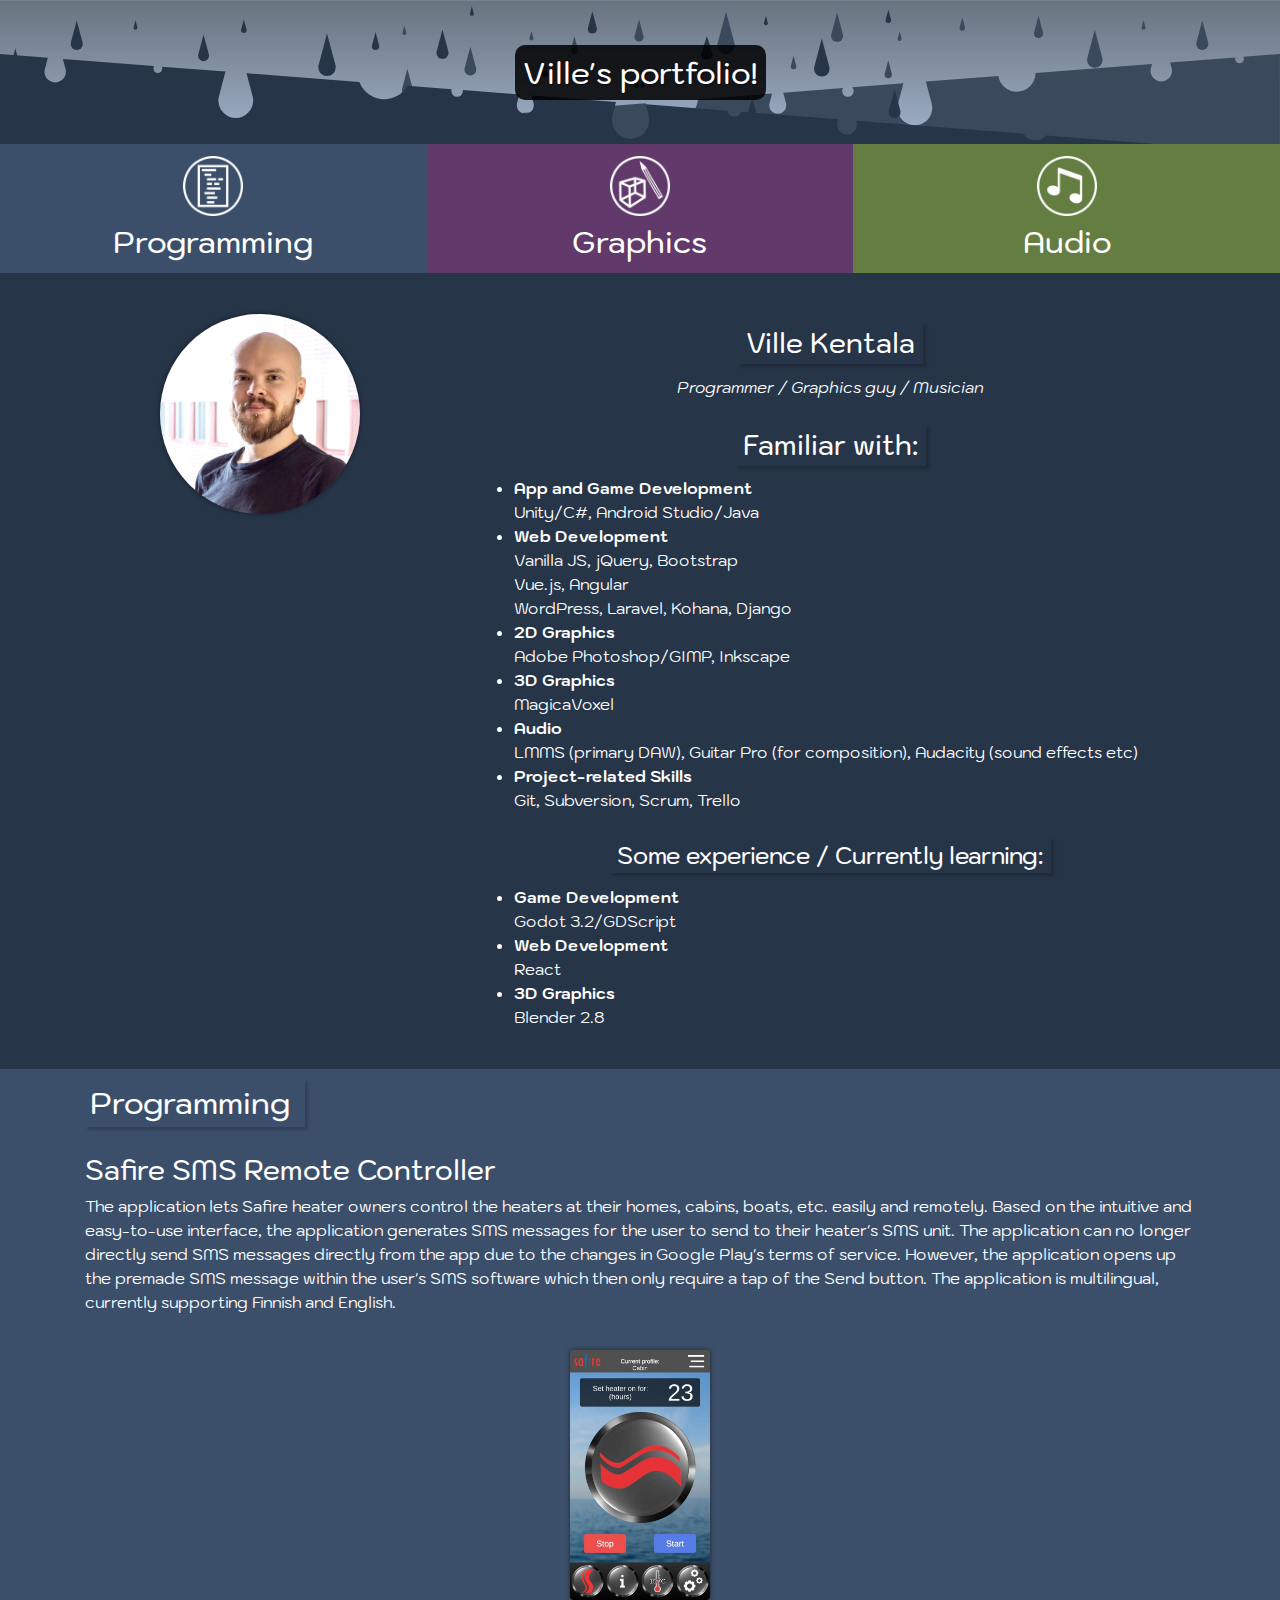
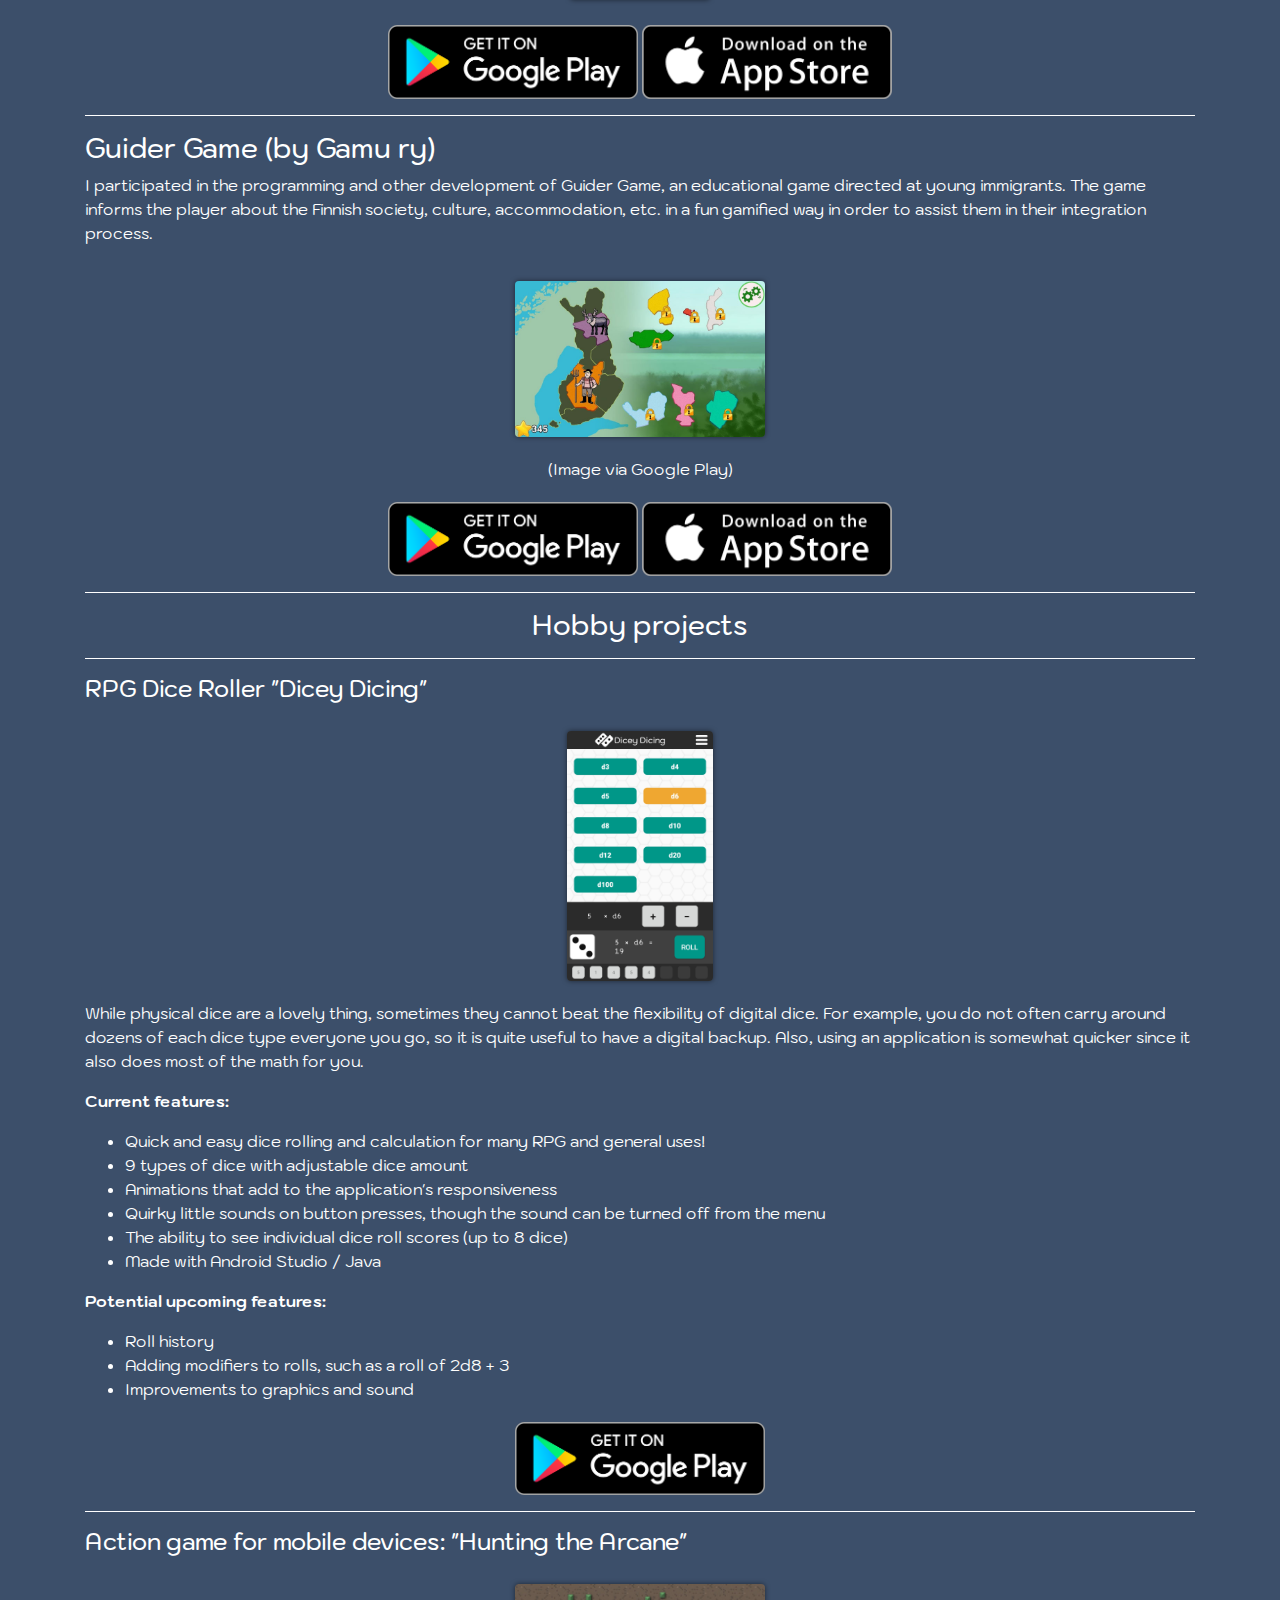
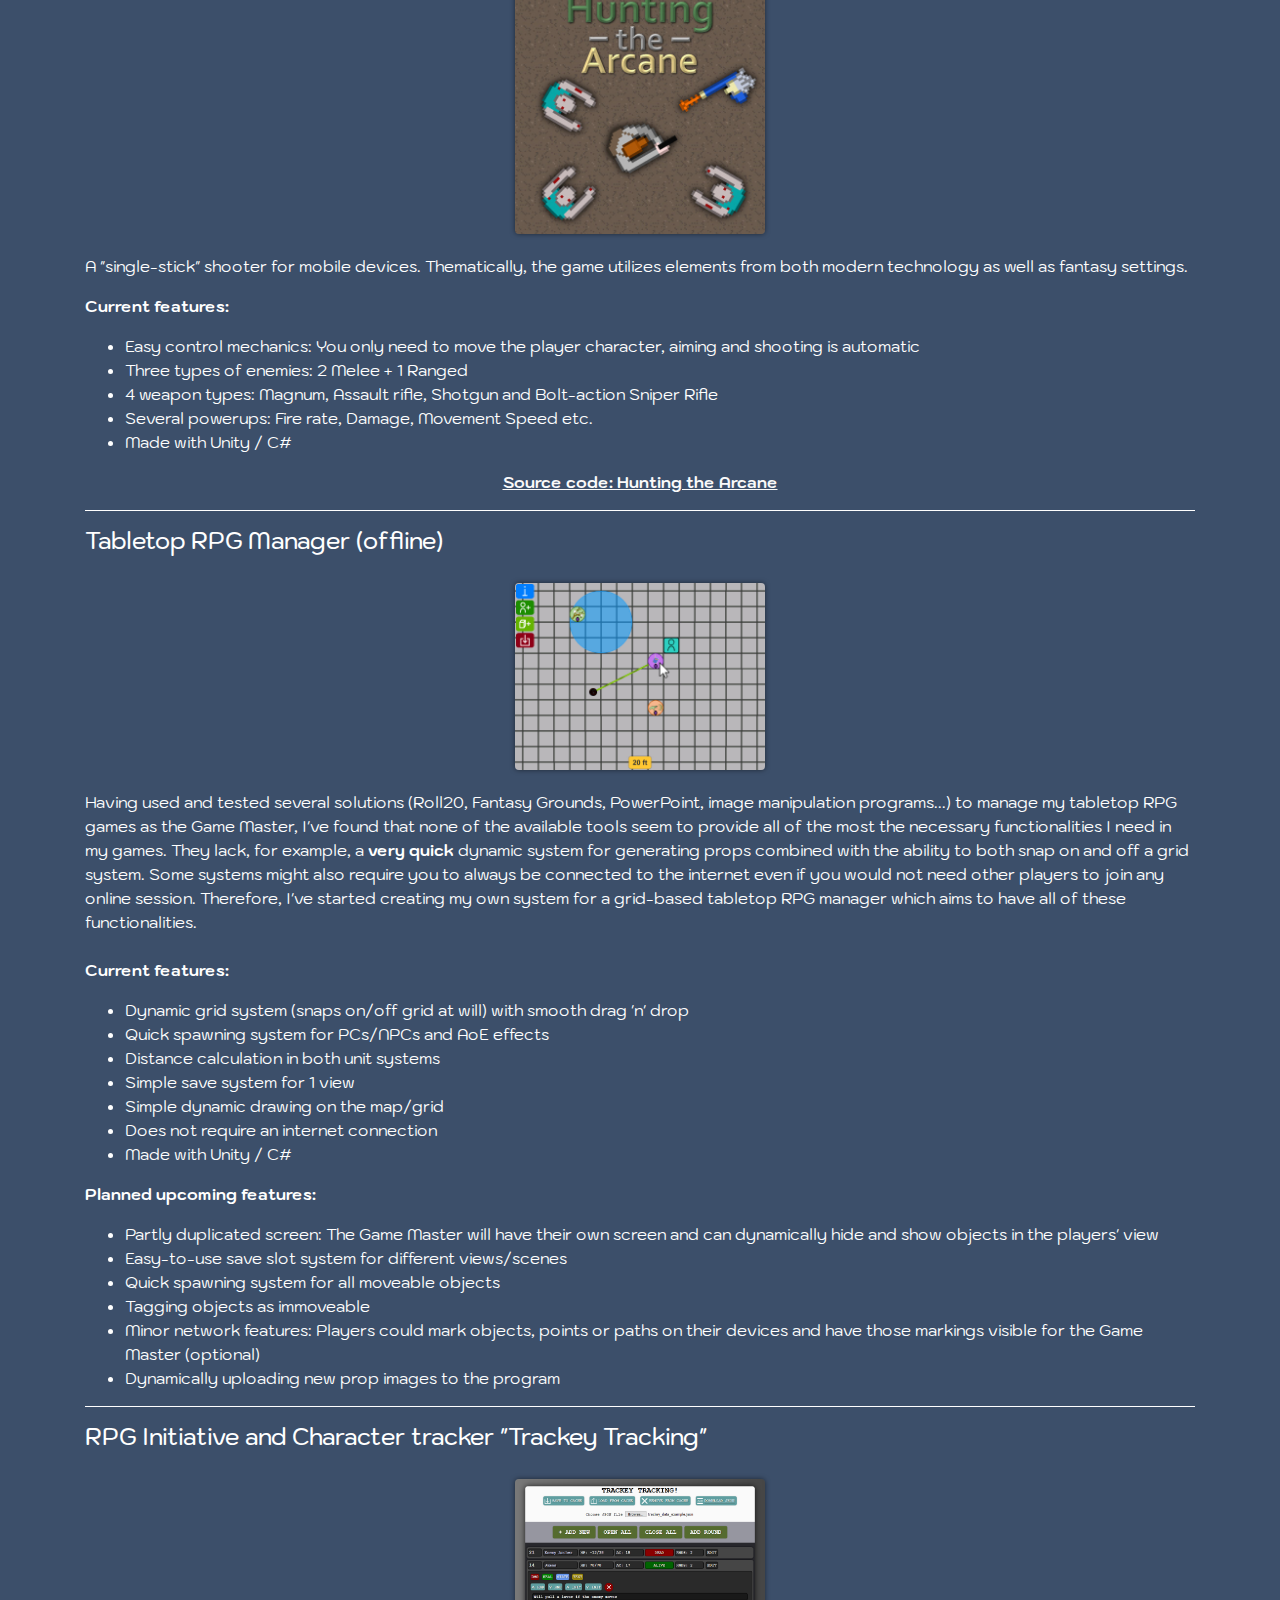
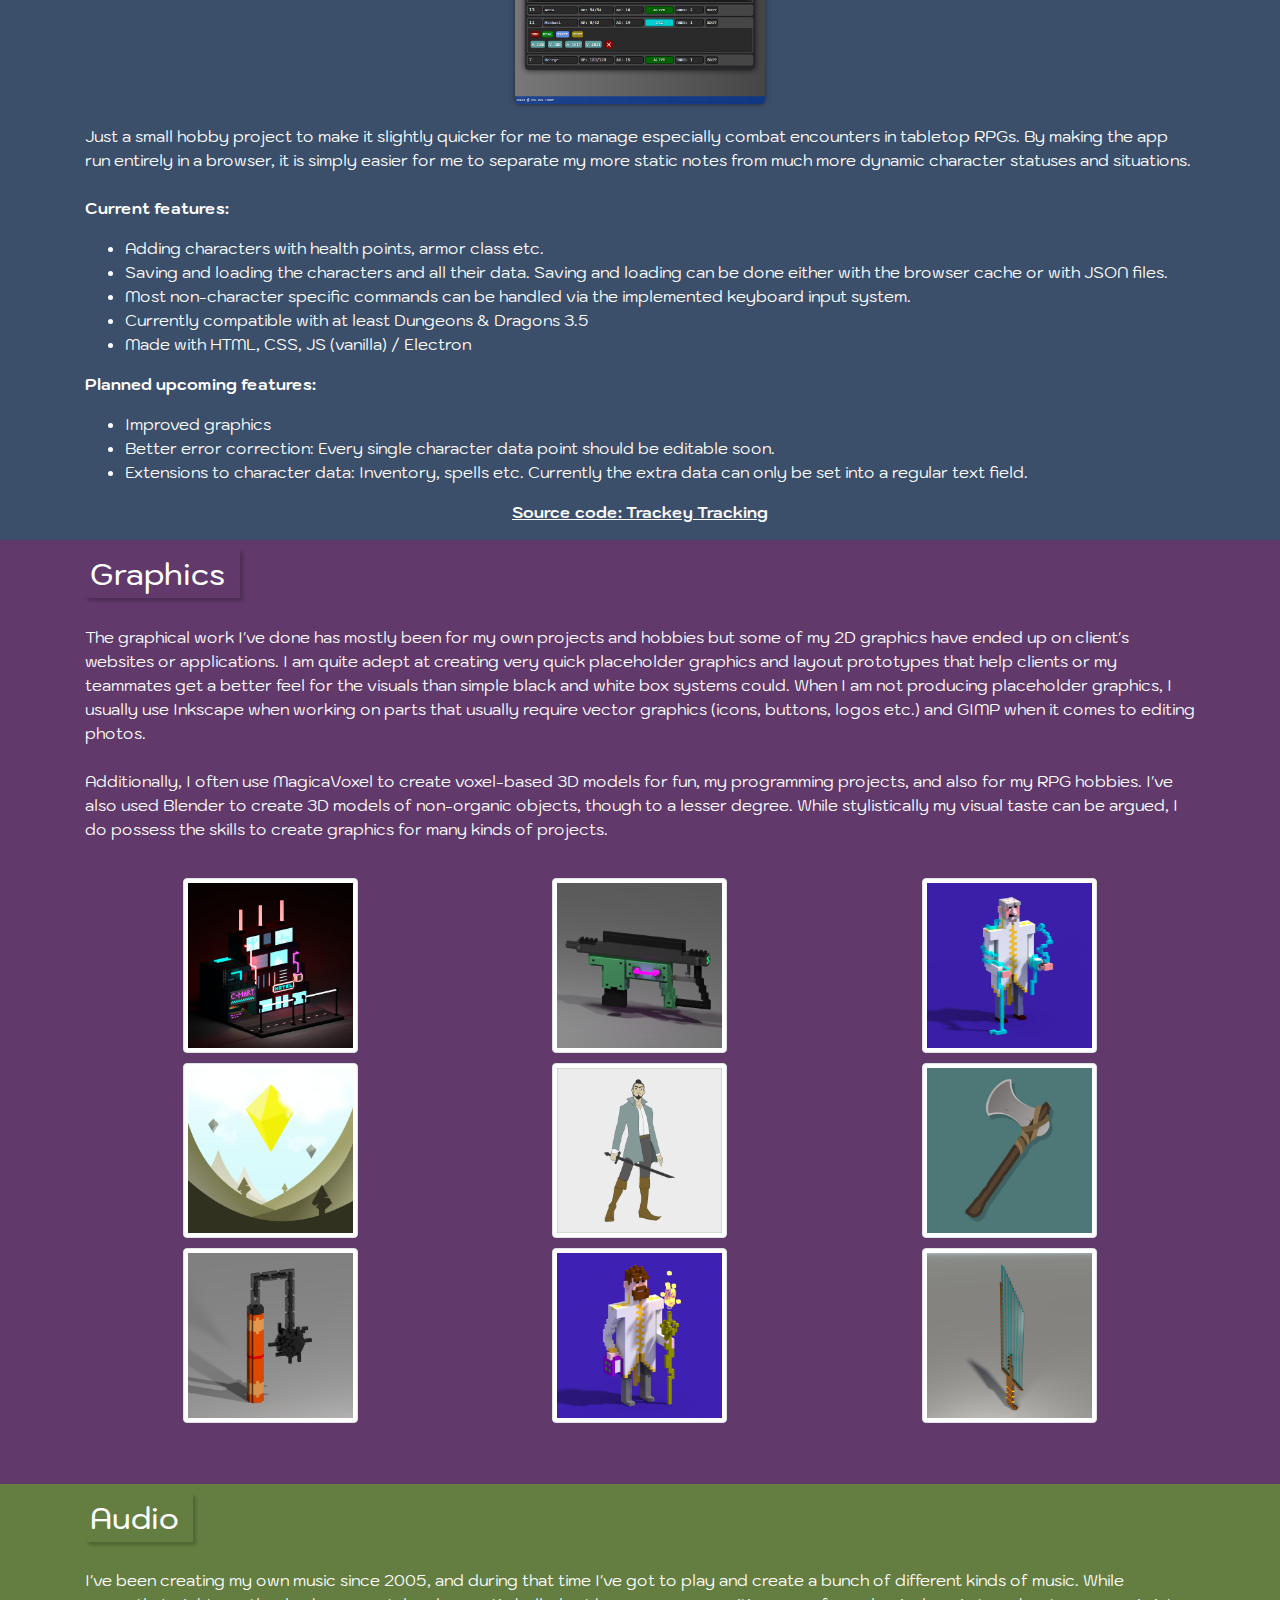
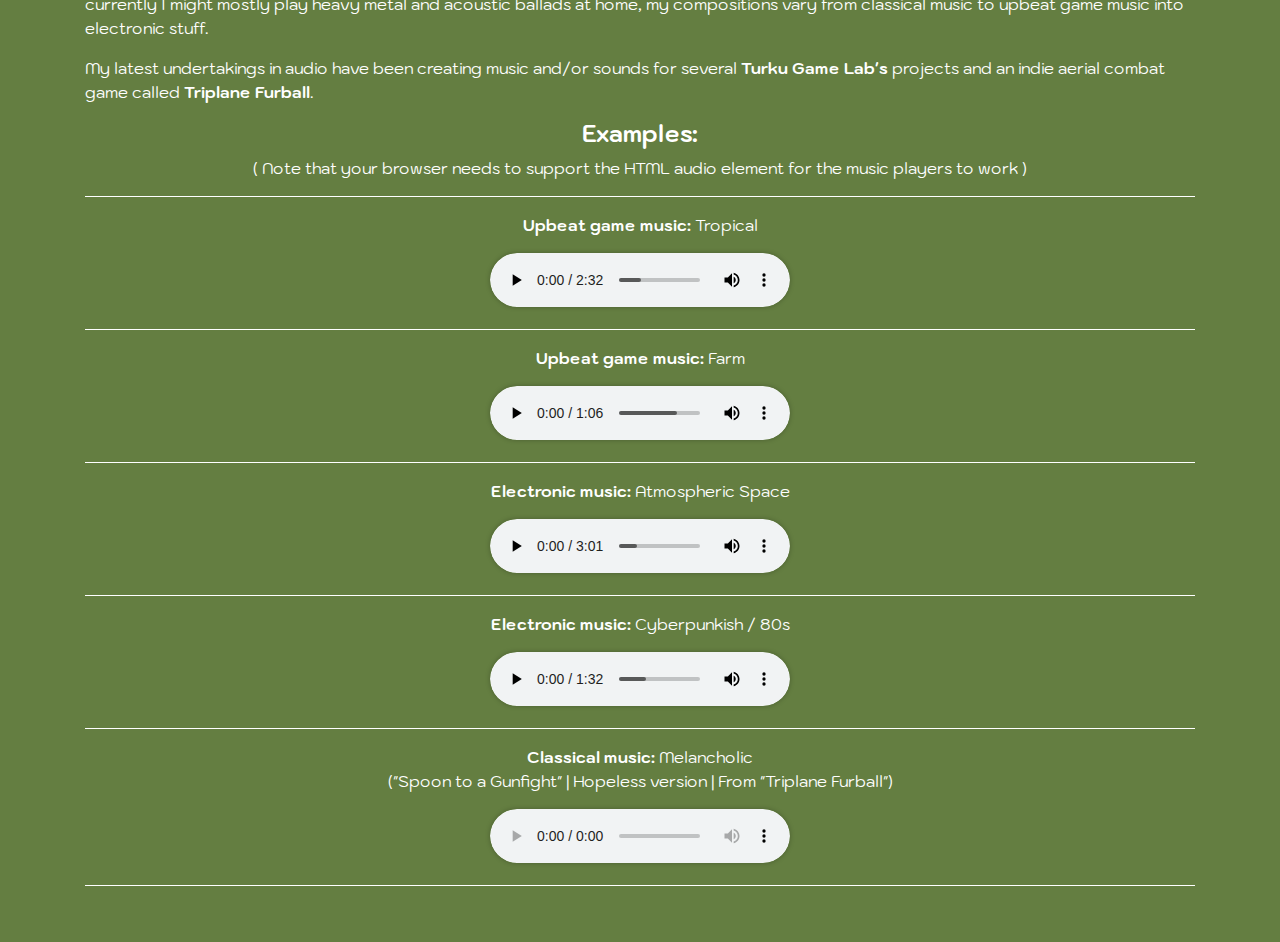
==== commit 4d628615: "Updated contents. Improved styling of image-based links. Adjusted many such to open in a new tab. Re" ====
--- a/index.html
+++ b/index.html
@@ -27,7 +27,7 @@
         <!-- Bootstrap necessities | END -->
 
         <link href="https://fonts.googleapis.com/css?family=Kodchasan&display=swap" rel="stylesheet"> 
-        <link rel="stylesheet" href="css/main_20210117a.css">
+        <link rel="stylesheet" href="css/main_2023_02_26a.css">
 
     </head>
     <body>
@@ -94,14 +94,14 @@
                         <h2 class="text-center title-sectioned"><span>Familiar with:</span></h2>
                         <ul>
                             <li><b>App and Game Development</b><br>Unity/C#, Android Studio/Java</li>
-                            <li><b>Web Development</b><br>Vanilla JS, jQuery, WordPress/PHP, Angular/TypeScript, Django/Python</li>
+                            <li><b>Web Development</b><br>Vanilla JS, jQuery, Bootstrap<br>Vue.js, Angular<br>WordPress, Laravel, Kohana, Django</li>
                             <li><b>2D Graphics</b><br>Adobe Photoshop/GIMP, Inkscape</li>
                             <li><b>3D Graphics</b><br>MagicaVoxel</li>
                             <li><b>Audio</b><br>LMMS (primary DAW), Guitar Pro (for composition), Audacity (sound effects etc)</li>
-                            <li><b>Project-related Skills</b><br>Git, Scrum, Trello, MeisterTask</li>
-                        </ul>
-
-                        <h3 class="text-center title-sectioned"><span>Minor experience / Currently learning:</span></h3>
+                            <li><b>Project-related Skills</b><br>Git, Subversion, Scrum, Trello</li>
+                        </ul>
+
+                        <h3 class="text-center title-sectioned"><span>Some experience / Currently learning:</span></h3>
                         <ul>
                             <li><b>Game Development</b><br>Godot 3.2/GDScript</li>
                             <li><b>Web Development</b><br>React</li>
@@ -127,15 +127,15 @@
                         <h2>Safire SMS Remote Controller</h2>
                         <p>The application lets Safire heater owners control the heaters at their homes, cabins, boats, etc. easily and remotely. Based on the intuitive and easy-to-use interface, the application generates SMS messages for the user to send to their heater's SMS unit. The application can no longer directly send SMS messages directly from the app due to the changes in Google Play's terms of service. However, the application opens up the premade SMS message within the user's SMS software which then only require a tap of the Send button. The application is multilingual, currently supporting Finnish and English.</p>
                         <div class="col-md-12 text-center">
-                            <a href="images/safire-sms-remote-controller.jpg">
+                            <a class="inline-block" href="images/safire-sms-remote-controller.jpg" target="_blank">
                                 <img class="rounded img-hobbies" src="images/safire-sms-remote-controller.jpg" alt="Screenshot: Safire SMS Remote Controller">
                             </a>
                         </div>
                         <div class="text-center">
-                            <a href="https://play.google.com/store/apps/details?id=fi.LuotoneOy.SafireRemoteControl&hl=en">
+                            <a class="inline-block" href="https://play.google.com/store/apps/details?id=fi.LuotoneOy.SafireRemoteControl&hl=en" target="_blank">
                                 <img class="img-link" src="images/app-google-play.png" alt="Get the app via Google Play">
                             </a>
-                            <a href="https://apps.apple.com/fi/app/safire-sms-remote-controller/id1462272263">
+                            <a class="inline-block" href="https://apps.apple.com/fi/app/safire-sms-remote-controller/id1462272263" target="_blank">
                                 <img class="img-link" src="images/app-app-store.png" alt="Get the app via App Store">
                             </a>
                         </div>
@@ -145,16 +145,16 @@
                     <h2>Guider Game (by Gamu ry)</h2>
                     <p>I participated in the programming and other development of Guider Game, an educational game directed at young immigrants. The game informs the player about the Finnish society, culture, accommodation, etc. in a fun gamified way in order to assist them in their integration process.</p>
                     <div class="col-md-12 text-center">
-                        <a href="images/guider-game-gp.jpg">
+                        <a class="inline-block" href="images/guider-game-gp.jpg" target="_blank">
                             <img class="rounded img-hobbies" src="images/guider-game-gp.jpg" alt="Screenshot: Guider Game">
                         </a>
                         <p class="text-white">(Image via Google Play)</p>
                     </div>
                     <div class="text-center">
-                        <a href="https://play.google.com/store/apps/details?id=com.Gamu.GuiderGame&hl=en">
+                        <a class="inline-block" href="https://play.google.com/store/apps/details?id=com.Gamu.GuiderGame&hl=en" target="_blank">
                             <img class="img-link" src="images/app-google-play.png" alt="Get the game via Google Play">
                         </a>
-                        <a href="https://apps.apple.com/fi/app/guider-game/id1478608488">
+                        <a class="inline-block" href="https://apps.apple.com/fi/app/guider-game/id1478608488" target="_blank">
                             <img class="img-link" src="images/app-app-store.png" alt="Get the game via App Store">
                         </a>
                     </div>
@@ -170,7 +170,7 @@
                         <hr>
                         <h3>RPG Dice Roller "Dicey Dicing"</h3>
                         <div class="text-center">
-                            <a href="images/dicey-dicing-v2.jpg">
+                            <a class="inline-block" href="images/dicey-dicing-v2.jpg" target="_blank">
                             <img class="rounded img-hobbies" src="images/dicey-dicing-v2.jpg" alt="Screenshot: Dicey Dicing Application">
                             </a>
                         </div>
@@ -191,14 +191,14 @@
                             <li>Improvements to graphics and sound</li>
                         </ul>
                         <div class="text-center">
-                            <a href="https://play.google.com/store/apps/details?id=com.MycoVille.RPGDice&hl=en">
+                            <a class="inline-block" href="https://play.google.com/store/apps/details?id=com.MycoVille.RPGDice&hl=en" target="_blank">
                                 <img class="img-link" src="images/app-google-play.png" alt="Get the app from Google Play">
                             </a>
                         </div>
                         <hr>
                         <h3>Action game for mobile devices: "Hunting the Arcane"</h3>
                         <div class="text-center">
-                            <a href="images/hta-promo.jpg">
+                            <a class="inline-block" href="images/hta-promo.jpg" target="_blank">
                             <img class="rounded img-hobbies" src="images/hta-promo.jpg" alt="Promo image: Hunting the Arcane">
                             </a>
                         </div>
@@ -212,12 +212,12 @@
                             <li>Made with Unity / C#</li>
                         </ul>
                         <div class="text-center">
-                            <a class="link-source" href="https://github.com/mycoville/hunting-the-arcane">Source code: Hunting the Arcane</a>
+                            <a class="link-source" href="https://github.com/mycoville/hunting-the-arcane" target="_blank">Source code: Hunting the Arcane</a>
                         </div>
                         <hr>
                         <h3>Tabletop RPG Manager (offline)</h3>
                         <div class="text-center">
-                            <a href="images/coding-rpg-multitool.jpg">
+                            <a class="inline-block" href="images/coding-rpg-multitool.jpg" target="_blank">
                             <img class="rounded img-hobbies" src="images/coding-rpg-multitool.jpg" alt="Screenshot: Dicey Dicing Application">
                             </a>
                         </div>
@@ -244,7 +244,7 @@
                         <hr>
                         <h3>RPG Initiative and Character tracker "Trackey Tracking"</h3>
                         <div class="text-center">
-                            <a href="images/trackey-tracking-v1.jpg">
+                            <a class="inline-block" href="images/trackey-tracking-v1.jpg" target="_blank">
                             <img class="rounded img-hobbies" src="images/trackey-tracking-v1.jpg" alt="Screenshot: Trackey Tracking application">
                             </a>
                         </div>
@@ -266,7 +266,7 @@
                             <li>Extensions to character data: Inventory, spells etc. Currently the extra data can only be set into a regular text field.</li>
                         </ul>
                         <div class="text-center">
-                            <a class="link-source" href="https://github.com/mycoville/trackey-tracking">Source code: Trackey Tracking</a>
+                            <a class="link-source" href="https://github.com/mycoville/trackey-tracking" target="_blank">Source code: Trackey Tracking</a>
                         </div>
                     </div>
                 </div>
@@ -287,55 +287,55 @@
                 <div class="container bg-cyberpurple p-3">
                     <div class="row text-center portfolio-gallery">
                             <div class="col-xs-6 col-sm-6 col-md-4">
-                                <a href="images/cyberpunk-city-square.jpg">
+                                <a class="inline-block" href="images/cyberpunk-city-square.jpg" target="_blank">
                                 <img class="img-fluid img-thumbnail" src="images/cyberpunk-city-square.jpg" alt="Voxel Render: Cyberpunk City">
                                 </a>
                             </div>
 
                             <div class="col-xs-6 col-sm-6 col-md-4">
-                                <a href="images/cyberpunk-smg-square.jpg">
+                                <a class="inline-block" href="images/cyberpunk-smg-square.jpg" target="_blank">
                                 <img class="img-fluid img-thumbnail" src="images/cyberpunk-smg-square.jpg" alt="Voxel Render: Cyberpunk Weapom">
                                 </a>
                             </div>
 
                             <div class="col-xs-6 col-sm-6 col-md-4">
-                                <a href="images/fantasy-sorcerer-square.jpg">
+                                <a class="inline-block" href="images/fantasy-sorcerer-square.jpg" target="_blank">
                                 <img class="img-fluid img-thumbnail" src="images/fantasy-sorcerer-square.jpg" alt="Voxel Render: Fantasy Sorcerer">
                                 </a>
                             </div>
 
                             <div class="col-xs-6 col-sm-6 col-md-4">
-                                <a href="images/vector-valley.jpg">
+                                <a class="inline-block" href="images/vector-valley.jpg" target="_blank">
                                 <img class="img-fluid img-thumbnail" src="images/vector-valley.jpg" alt="Vector Graphics: Fantasy Valley">
                                 </a>
                             </div>
 
                             <div class="col-xs-6 col-sm-6 col-md-4">
-                                <a href="images/vector-swordsman.jpg">
+                                <a class="inline-block" href="images/vector-swordsman.jpg" target="_blank">
                                 <img class="img-fluid img-thumbnail" src="images/vector-swordsman.jpg" alt="Vector Graphics: Fantasy Swordsman">
                                 </a>
                             </div>
 
                             <div class="col-xs-6 col-sm-6 col-md-4">
-                                <a href="images/vector-axe.jpg">
+                                <a class="inline-block" href="images/vector-axe.jpg" target="_blank">
                                 <img class="img-fluid img-thumbnail" src="images/vector-axe.jpg" alt="Vector Graphics: Fantasy Axe">
                                 </a>
                             </div>
 
                             <div class="col-xs-6 col-sm-6 col-md-4">
-                                <a href="images/fantasy-flail-square.jpg">
+                                <a class="inline-block" href="images/fantasy-flail-square.jpg" target="_blank">
                                 <img class="img-fluid img-thumbnail" src="images/fantasy-flail-square.jpg" alt="Voxel Render: Fantasy Flail">
                                 </a>
                             </div>
 
                             <div class="col-xs-6 col-sm-6 col-md-4">
-                                <a href="images/fantasy-wizard-square.jpg">
+                                <a class="inline-block" href="images/fantasy-wizard-square.jpg" target="_blank">
                                 <img class="img-fluid img-thumbnail" src="images/fantasy-wizard-square.jpg" alt="Voxel Render: Fantasy Wizard">
                                 </a>
                             </div>
 
                             <div class="col-xs-6 col-sm-6 col-md-4">
-                                <a href="images/fantasy-dagger-square.jpg">
+                                <a class="inline-block" href="images/fantasy-dagger-square.jpg" target="_blank">
                                 <img class="img-fluid img-thumbnail" src="images/fantasy-dagger-square.jpg" alt="Voxel Render: Fantasy Dagger">
                                 </a>
                             </div>
@@ -354,7 +354,7 @@
                 <br>
                 <p class="text-white">I've been creating my own music since 2005, and during that time I've got to play and create a bunch of different kinds of music. While currently I might mostly play heavy metal and acoustic ballads at home, my compositions vary from classical music to upbeat game music into electronic stuff.
                 </p>
-                <p class="text-white">My latest undertakings in audio have been creating music and/or sounds for several <b><a class="text-white" href="https://www.turkugamelab.fi/">Turku Game Lab's</a></b> projects and an indie aerial combat game called <b><a class="text-white" href="https://juicydotgames.itch.io/triplane-furball" target="_blank">Triplane Furball</a></b>.
+                <p class="text-white">My latest undertakings in audio have been creating music and/or sounds for several <b><a class="text-white" href="https://www.turkugamelab.fi/" target="_blank">Turku Game Lab's</a></b> projects and an indie aerial combat game called <b><a class="text-white" href="https://juicydotgames.itch.io/triplane-furball" target="_blank">Triplane Furball</a></b>.
                 </p>
                 <div class="text-center text-white">
                     <h3><b>Examples:</b></h3>
@@ -391,6 +391,5 @@
         </div>
         <!-- Audio | END -->
 <!--xxxxxxxxxxxxxxxxxxxxxxxxxxxxxxxxxxxxxxxxxxxx-->
-    <script src="js/functionalities.js" ></script>
     </body>
 </html>
--- a/css/main_2023_02_26a.css
+++ b/css/main_2023_02_26a.css
@@ -0,0 +1,457 @@
+/* Font resizes */
+.h1, h1 {font-size:1.9rem;}
+.h2, h2 {font-size:1.7rem;}
+.h3, h3 {font-size:1.45rem;}
+
+body
+{
+    font-family: 'Kodchasan', sans-serif;
+}
+
+a:hover
+{
+    text-decoration: none;
+}
+
+#menu a:focus h1
+{
+    text-decoration: underline;
+}
+
+hr
+{
+    border-color:white;
+}
+
+.inline-block {
+    display:inline-block;
+}
+
+.bg-cyberblue
+{
+    background-color: #3C4F6A;
+}
+.bg-cyberblue-darker
+{
+    background-color: #273549;
+}
+.bg-cyberbrown-darker
+{
+    background-color:#6E5936;
+}
+.bg-cyberpurple
+{
+    background-color:#61396A;
+}
+.bg-cybergreen
+{
+    background-color:#76944D;
+    background-color:rgb(106, 133, 69);
+    background-color:rgb(100, 126, 65);
+}
+
+.header
+{
+    padding-top:55px;
+    padding-bottom:45px;
+    background-color:#a1b3cc;
+    background-image: -webkit-gradient(linear, left top, left bottom, from(rgba(50,50,50, 0.5)), to(#a1b3cc));background-image: -o-linear-gradient(rgba(50,50,50, 0.5), #a1b3cc);background-image: linear-gradient(rgba(50,50,50, 0.5), #a1b3cc);
+    background-position: center;
+    background-size:cover;
+    position:relative;
+    overflow: hidden;
+}
+
+.header .decoration
+{
+    display: block;
+    position:absolute;
+    width:100%;
+    bottom:0px;
+}
+
+.header .header-left
+{
+    height:125%;
+    z-index: 2;
+    background:url(../images/header-corroded-left.svg);
+    background-size:contain;
+    background-repeat: no-repeat;
+    background-position: -1px bottom;
+    -webkit-animation: 4s forwards slideToLeft;animation: 4s forwards slideToLeft;
+}
+.header .header-left-props
+{
+    height:100%;
+    z-index: 2;
+    background:url(../images/header-corroded-left-drops.svg);
+    background-size:contain;
+    background-repeat: no-repeat;
+    background-position: -1px bottom;
+    -webkit-animation: 4s forwards slideToRightMore;animation: 4s forwards slideToRightMore;
+}
+
+.header .header-right
+{
+    /*background-color:hotpink;*/
+    height:125%;
+    z-index: 1;
+    background:url(../images/header-corroded-right.svg);
+    background-size:contain;
+    background-repeat: no-repeat;
+    background-position: right bottom;
+    -webkit-animation: 4s forwards slideToRight;animation: 4s forwards slideToRight;
+}
+.header .header-right-props
+{
+    height:100%;
+    z-index: 1;
+    background:url(../images/header-corroded-right-drops.svg);
+    background-size:contain;
+    background-repeat: no-repeat;
+    background-position: right bottom;
+    -webkit-animation: 4s forwards slideToLeftMore;animation: 4s forwards slideToLeftMore;
+}
+
+.header-text
+{
+    color:white;
+    text-shadow:1px 1px 1px rgba(0,0,0,0.5);
+    background:rgba(0,0,0,0.85);
+    border-radius:10px;
+    padding:8px;
+    z-index:100;
+    position: relative;
+}
+
+.link-source
+{
+    font-weight: bold;
+    color:#FAFAFA;
+    text-decoration: underline;
+}
+
+.link-source:hover
+{
+    font-weight: bold;
+    color:#FAFAFA;
+    text-decoration: underline;
+    text-shadow: 2px 2px 2px rgba(0,0,0,0.5);
+}
+
+@-webkit-keyframes slideToLeft
+{
+    0%
+    {
+        -webkit-transform: translateX(0px);
+                transform: translateX(0px);
+    }
+    25%
+    {
+        -webkit-transform: translateX(0px);
+                transform: translateX(0px);
+    }
+    100%
+    {
+        -webkit-transform: translateX(-100px);
+                transform: translateX(-100px);
+    }
+}
+
+@keyframes slideToLeft
+{
+    0%
+    {
+        -webkit-transform: translateX(0px);
+                transform: translateX(0px);
+    }
+    25%
+    {
+        -webkit-transform: translateX(0px);
+                transform: translateX(0px);
+    }
+    100%
+    {
+        -webkit-transform: translateX(-100px);
+                transform: translateX(-100px);
+    }
+}
+
+@-webkit-keyframes slideToLeftMore
+{
+    0%
+    {
+        -webkit-transform: translateX(0px);
+                transform: translateX(0px);
+    }
+    25%
+    {
+        -webkit-transform: translateX(0px);
+                transform: translateX(0px);
+    }
+    100%
+    {
+        -webkit-transform: translateX(-200px);
+                transform: translateX(-200px);
+    }
+}
+
+@keyframes slideToLeftMore
+{
+    0%
+    {
+        -webkit-transform: translateX(0px);
+                transform: translateX(0px);
+    }
+    25%
+    {
+        -webkit-transform: translateX(0px);
+                transform: translateX(0px);
+    }
+    100%
+    {
+        -webkit-transform: translateX(-200px);
+                transform: translateX(-200px);
+    }
+}
+
+@-webkit-keyframes slideToRight
+{
+    0%
+    {
+        -webkit-transform: translateX(0px);
+                transform: translateX(0px);
+    }
+    25%
+    {
+        -webkit-transform: translateX(0px);
+                transform: translateX(0px);
+    }
+    100%
+    {
+        -webkit-transform: translateX(100px);
+                transform: translateX(100px);
+    }
+}
+
+@keyframes slideToRight
+{
+    0%
+    {
+        -webkit-transform: translateX(0px);
+                transform: translateX(0px);
+    }
+    25%
+    {
+        -webkit-transform: translateX(0px);
+                transform: translateX(0px);
+    }
+    100%
+    {
+        -webkit-transform: translateX(100px);
+                transform: translateX(100px);
+    }
+}
+
+@-webkit-keyframes slideToRightMore
+{
+    0%
+    {
+        -webkit-transform: translateX(0px);
+                transform: translateX(0px);
+    }
+    25%
+    {
+        -webkit-transform: translateX(0px);
+                transform: translateX(0px);
+    }
+    100%
+    {
+        -webkit-transform: translateX(200px);
+                transform: translateX(200px);
+    }
+}
+
+@keyframes slideToRightMore
+{
+    0%
+    {
+        -webkit-transform: translateX(0px);
+                transform: translateX(0px);
+    }
+    25%
+    {
+        -webkit-transform: translateX(0px);
+                transform: translateX(0px);
+    }
+    100%
+    {
+        -webkit-transform: translateX(200px);
+                transform: translateX(200px);
+    }
+}
+
+.img-mainmenu
+{
+    max-height:60px;
+    max-width: 60px;
+    height:60px;
+    width:100%;
+}
+
+.img-profileimage
+{
+    display:block;
+    max-width:200px;
+    max-height:200px;
+    width:100%;
+    margin:auto;
+    margin-top:25px;
+    -webkit-box-shadow: 0px 0px 5px rgba(0,0,0,0.5);
+    box-shadow: 0px 0px 5px rgba(0,0,0,0.5);
+}
+
+.img-programming
+{
+    max-height:250px;
+    max-width:250px;
+    display:block;
+    margin:0 auto;
+    -webkit-box-shadow: 0px 0px 5px rgba(0,0,0,0.5);box-shadow: 0px 0px 5px rgba(0,0,0,0.5);
+}
+
+.img-hobbies
+{
+    max-width:250px;
+    max-height:250px;
+    margin-top:20px;
+    margin-bottom:20px;
+    -webkit-box-shadow: 0px 0px 5px rgba(0,0,0,0.5);box-shadow: 0px 0px 5px rgba(0,0,0,0.5);
+}
+
+.img-link
+{
+    max-height:250px;
+    max-width:250px;
+    margin-top:5px;
+}
+
+.portfolio-gallery img
+{
+    max-height:175px;
+    height:175px;
+    margin:5px;
+}
+
+.title-mainmenu
+{
+    color:white;
+    text-decoration: none;
+    display:block;
+}
+
+.title-mainmenu:hover
+{
+    text-decoration: none;
+}
+
+.title-sectioned
+{
+    /*border-top:1px solid rgba(0,0,0,0.25);
+    border-bottom:1px solid rgba(0,0,0,0.25);*/
+    margin-top:30px;
+    margin-bottom:15px;
+}
+.title-sectioned > span
+{
+    -webkit-box-shadow: 3px 3px 3px rgba(0,0,0,0.2);box-shadow: 3px 3px 3px rgba(0,0,0,0.2);
+    padding: 3px 8px;
+}
+
+.title-experience
+{
+    /*border-bottom:1px solid rgba(0,0,0,0.25);*/
+    /*border-right:1px solid rgba(0,0,0,0.25);*/
+    padding:5px;
+    padding-right:15px;
+    -webkit-box-shadow: 3px 3px 3px rgba(0,0,0,0.2);box-shadow: 3px 3px 3px rgba(0,0,0,0.2);
+}
+
+audio
+{
+    -webkit-box-shadow: 0px 0px 5px rgba(0,0,0,0.25);
+    box-shadow: 0px 0px 5px rgba(0,0,0,0.25);
+    border-radius: 100px;
+}
+
+#programming a:focus, #graphics a:focus
+{
+    outline: 2px solid lightblue;
+}
+
+#audio audio:focus
+{
+    outline: 2px solid lightblue;
+}
+
+/* Responsiveness adjustments */
+@media only screen and (max-width: 767px) 
+{
+    .h1, h1 {font-size:1.45rem;}
+    .h2, h2 {font-size:1.25rem;}
+    .h3, h3 {font-size:1.1rem;}
+    .p, p, li {font-size:0.95rem;}
+    
+    .img-profileimage
+    {
+        max-width:120px;
+        max-height:120px;
+        margin-top:0px;
+    }
+    
+    .img-mainmenu
+    {
+        max-height:50px;
+        max-width: 50px;
+        height:50px;
+        width:auto;
+    }
+    
+    .portfolio-gallery img
+    {
+        max-height:150px;
+        height:150px;
+        margin:5px;
+    }
+
+    .title-mainmenu
+    {
+        font-size:1.25rem;
+        margin:5px;
+    }
+    .title-sectioned
+    {
+        margin-top:5px;
+    }
+    
+    .menu-item
+    {
+        display:flex;
+        align-content: center;
+        align-items: center;
+    }
+    
+    audio
+    {
+        max-width:280px;
+    }
+    
+}
+@media only screen and (max-width: 374px) /* Really small screens */
+{
+    .h1, h1 {font-size:1.25rem;}
+    .h2, h2 {font-size:1.15rem;}
+    .h3, h3 {font-size:1rem;}
+    .p, p, li {font-size:0.85rem;}
+}
+
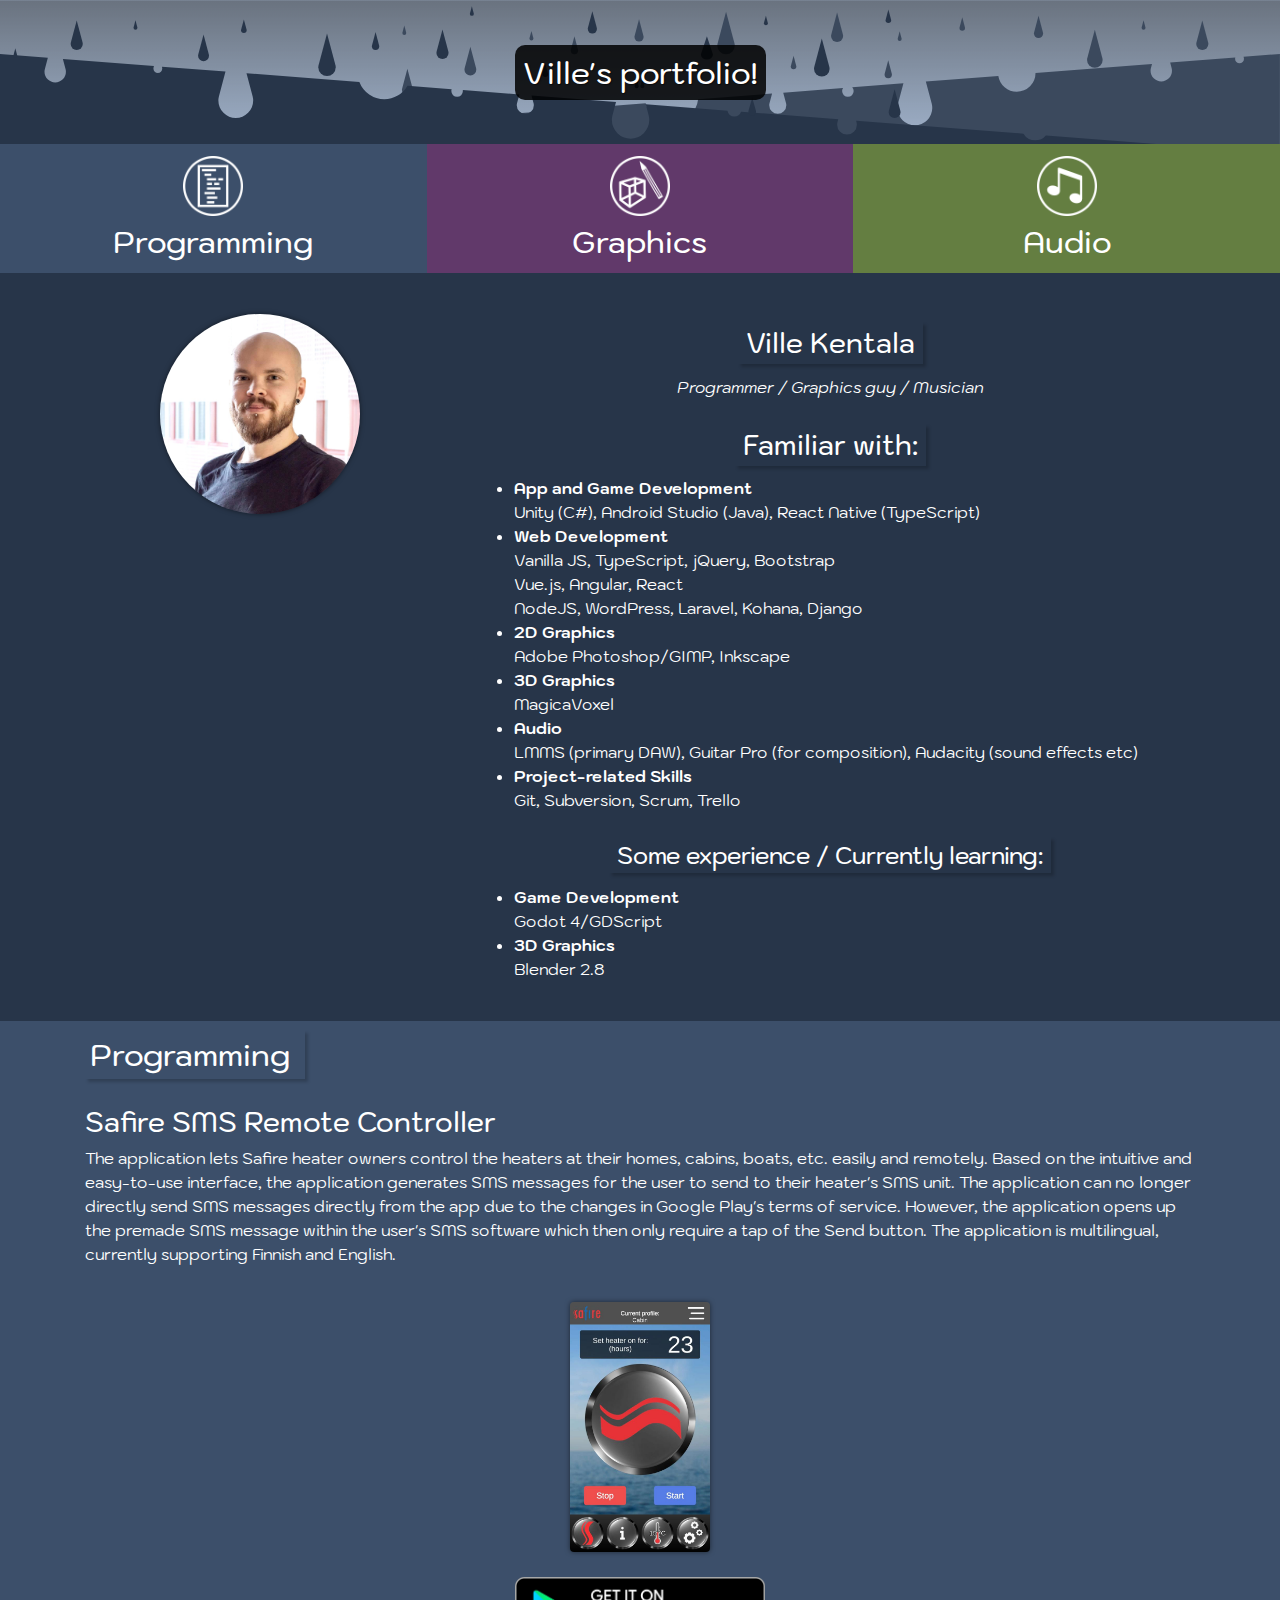
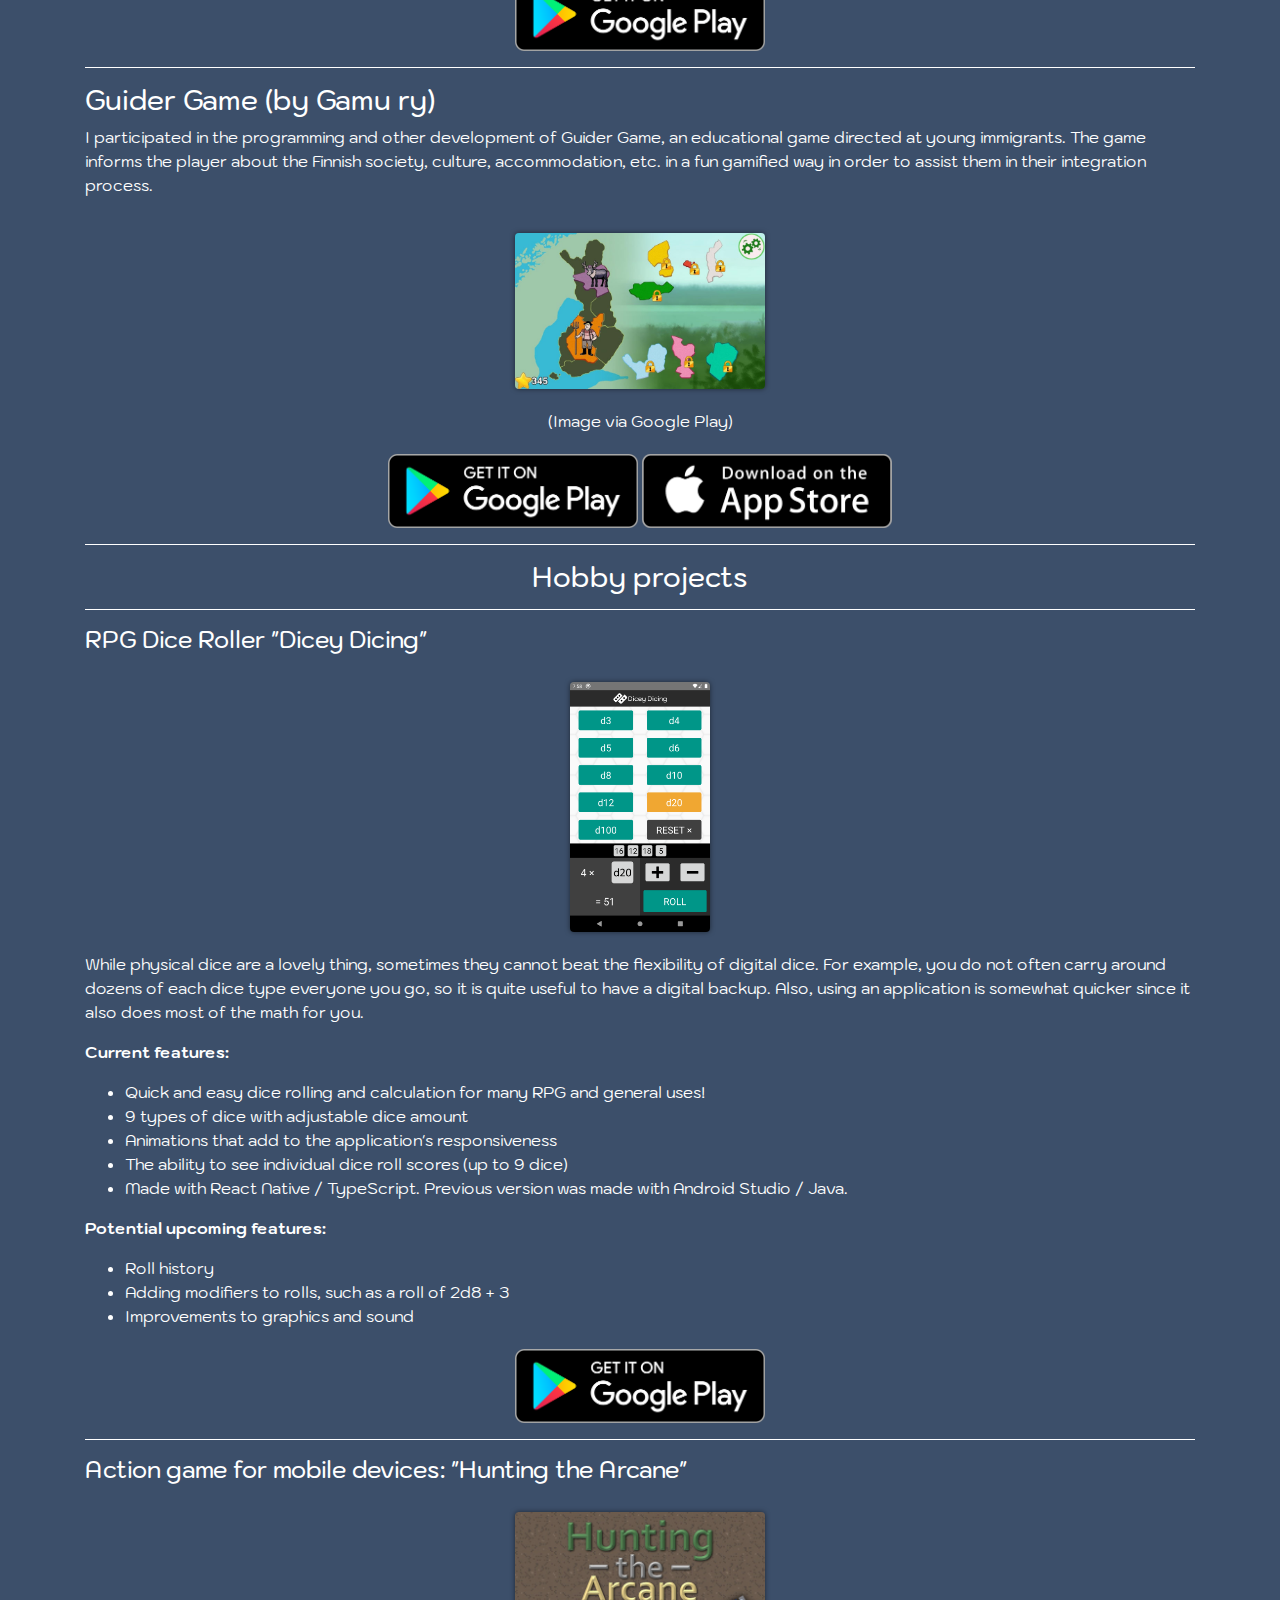
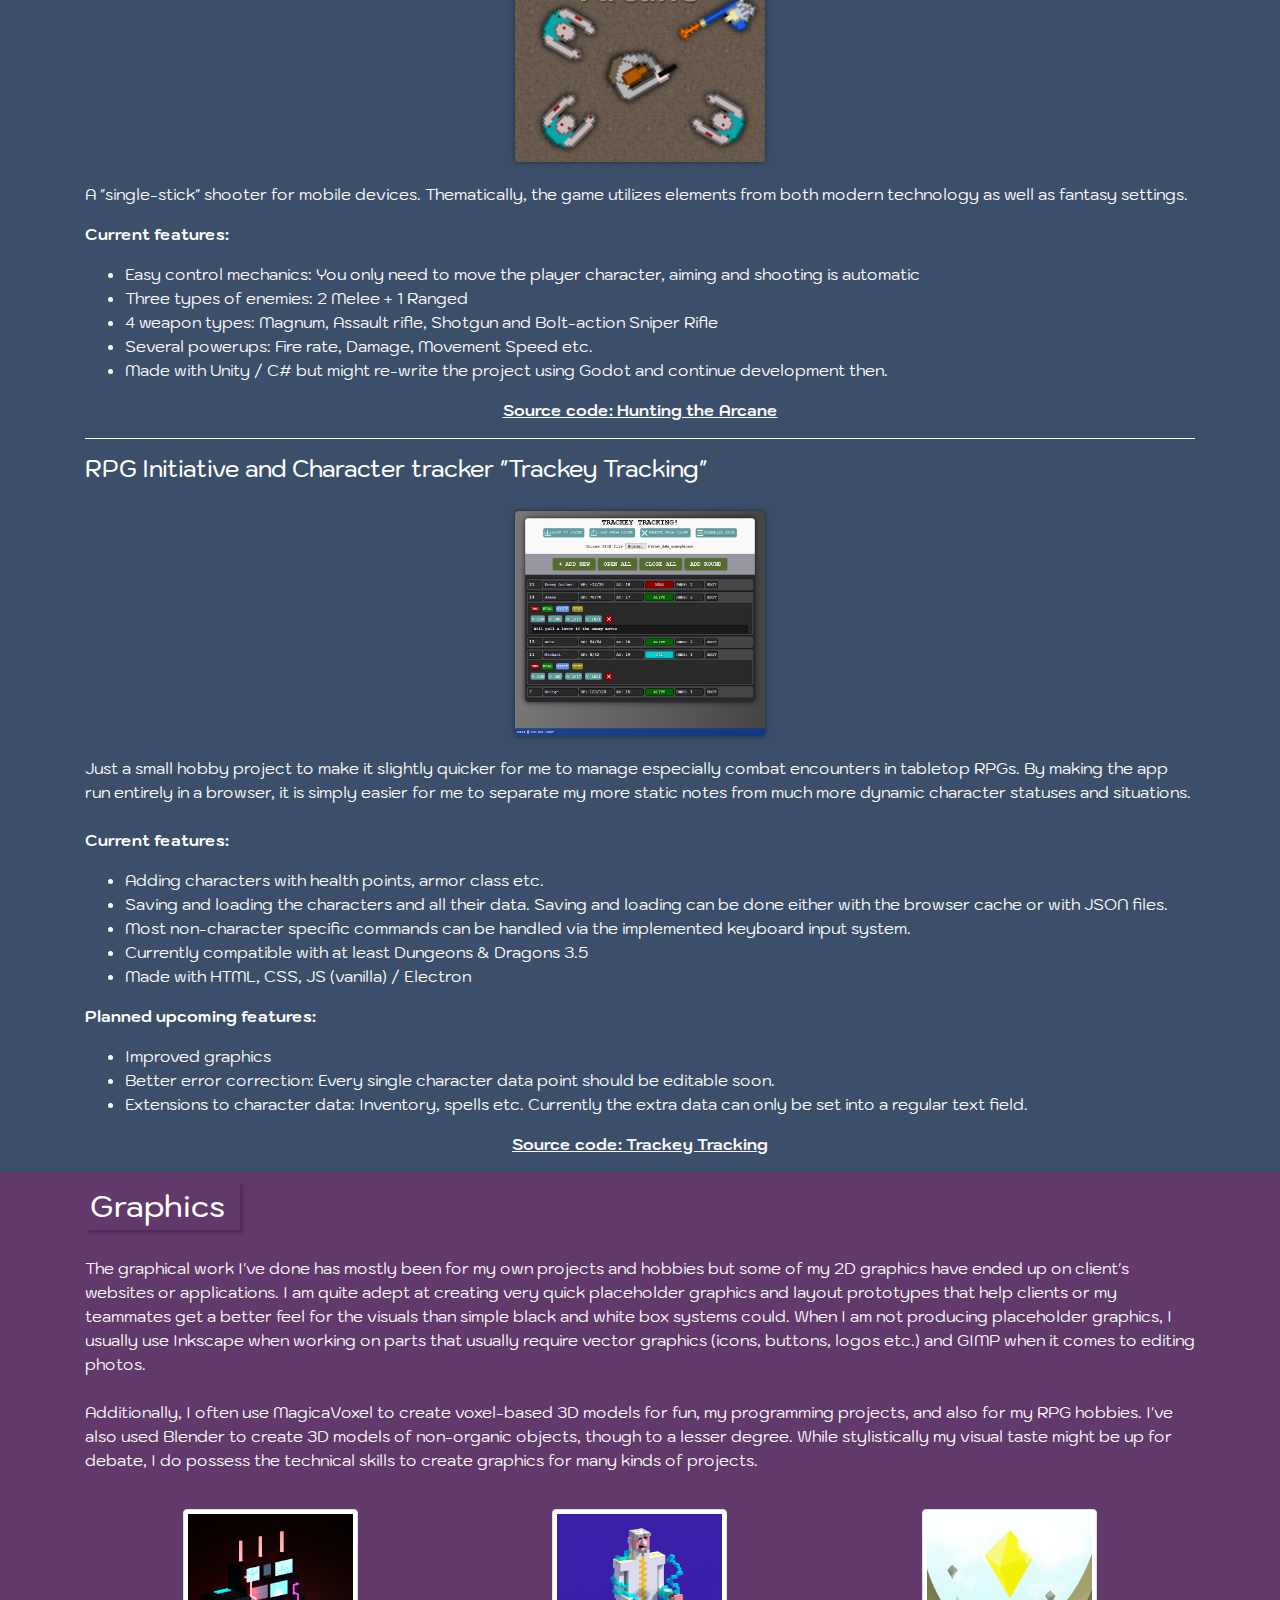
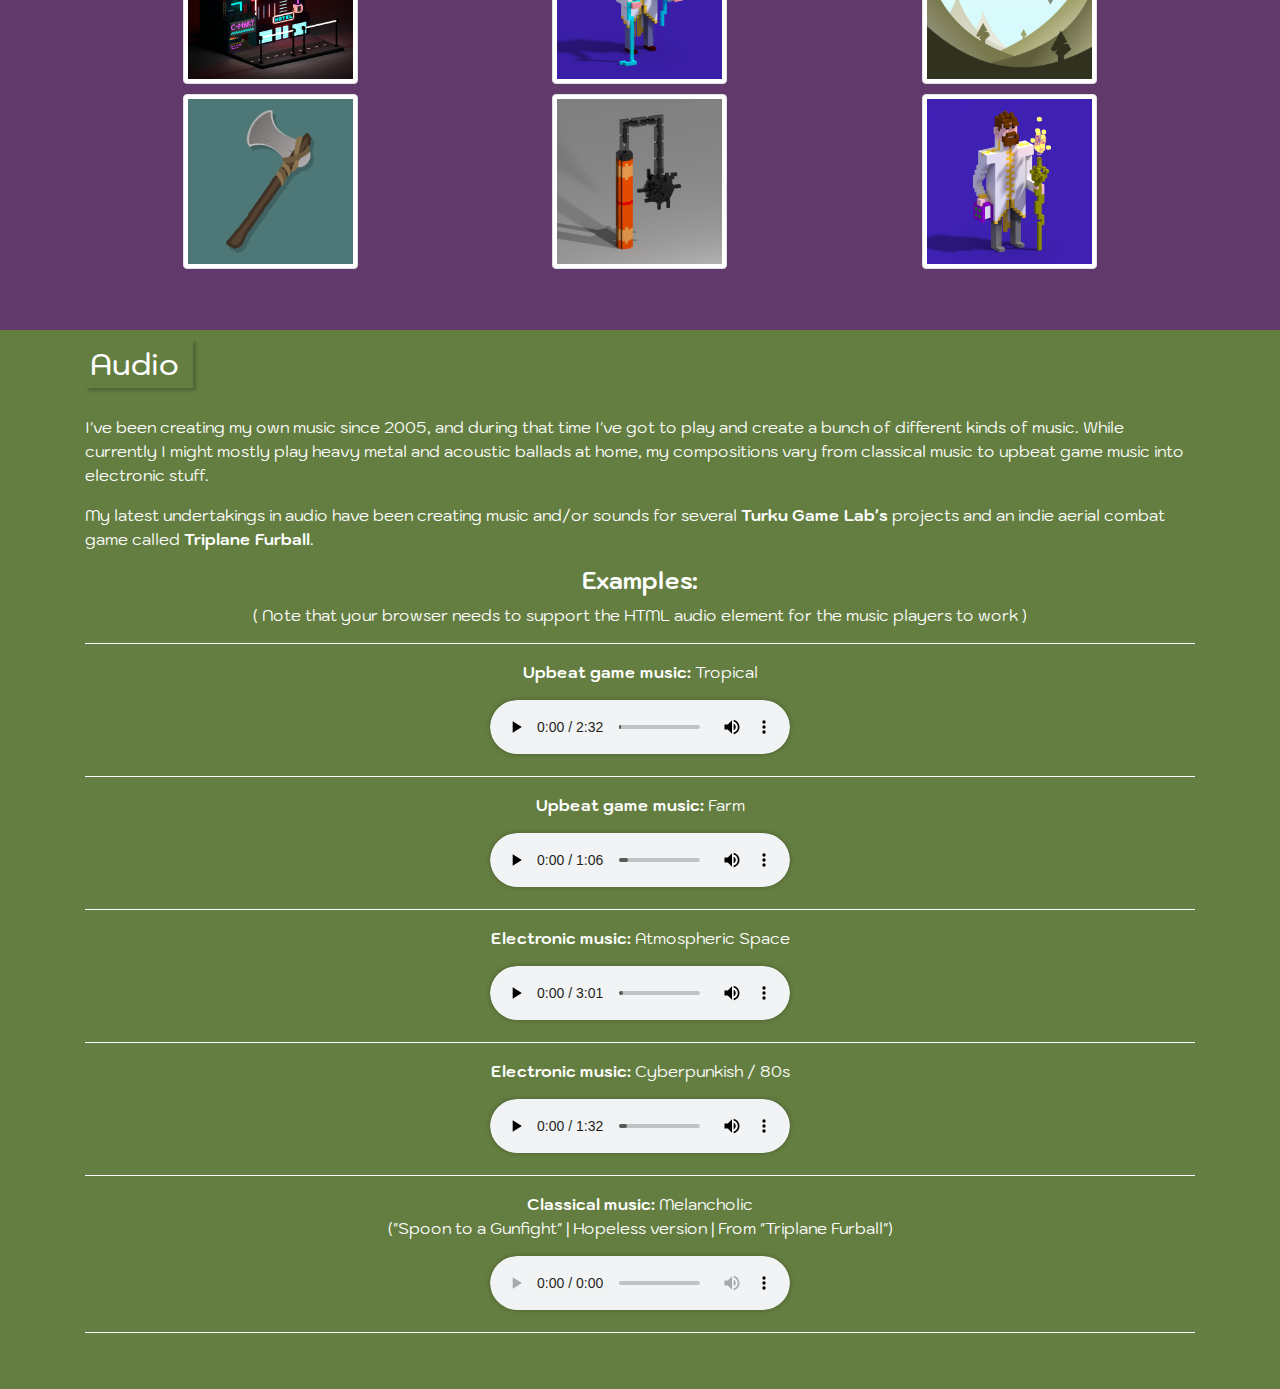
==== commit 0f9ab0a2: "Updated texts and condensed content." ====
--- a/index.html
+++ b/index.html
@@ -93,8 +93,8 @@
 
                         <h2 class="text-center title-sectioned"><span>Familiar with:</span></h2>
                         <ul>
-                            <li><b>App and Game Development</b><br>Unity/C#, Android Studio/Java</li>
-                            <li><b>Web Development</b><br>Vanilla JS, jQuery, Bootstrap<br>Vue.js, Angular<br>WordPress, Laravel, Kohana, Django</li>
+                            <li><b>App and Game Development</b><br>Unity (C#), Android Studio (Java), React Native (TypeScript)</li>
+                            <li><b>Web Development</b><br>Vanilla JS, TypeScript, jQuery, Bootstrap<br>Vue.js, Angular, React<br>NodeJS, WordPress, Laravel, Kohana, Django</li>
                             <li><b>2D Graphics</b><br>Adobe Photoshop/GIMP, Inkscape</li>
                             <li><b>3D Graphics</b><br>MagicaVoxel</li>
                             <li><b>Audio</b><br>LMMS (primary DAW), Guitar Pro (for composition), Audacity (sound effects etc)</li>
@@ -103,8 +103,7 @@
 
                         <h3 class="text-center title-sectioned"><span>Some experience / Currently learning:</span></h3>
                         <ul>
-                            <li><b>Game Development</b><br>Godot 3.2/GDScript</li>
-                            <li><b>Web Development</b><br>React</li>
+                            <li><b>Game Development</b><br>Godot 4/GDScript</li>
                             <li><b>3D Graphics</b><br>Blender 2.8</li>
                         </ul>
 
@@ -135,9 +134,6 @@
                             <a class="inline-block" href="https://play.google.com/store/apps/details?id=fi.LuotoneOy.SafireRemoteControl&hl=en" target="_blank">
                                 <img class="img-link" src="images/app-google-play.png" alt="Get the app via Google Play">
                             </a>
-                            <a class="inline-block" href="https://apps.apple.com/fi/app/safire-sms-remote-controller/id1462272263" target="_blank">
-                                <img class="img-link" src="images/app-app-store.png" alt="Get the app via App Store">
-                            </a>
                         </div>
                         <hr>
                     </div>
@@ -170,8 +166,8 @@
                         <hr>
                         <h3>RPG Dice Roller "Dicey Dicing"</h3>
                         <div class="text-center">
-                            <a class="inline-block" href="images/dicey-dicing-v2.jpg" target="_blank">
-                            <img class="rounded img-hobbies" src="images/dicey-dicing-v2.jpg" alt="Screenshot: Dicey Dicing Application">
+                            <a class="inline-block" href="images/dicey-dicing-screenshot.png" target="_blank">
+                            <img class="rounded img-hobbies" src="images/dicey-dicing-screenshot.png" alt="Screenshot: Dicey Dicing Application">
                             </a>
                         </div>
                         <p>While physical dice are a lovely thing, sometimes they cannot beat the flexibility of digital dice. For example, you do not often carry around dozens of each dice type everyone you go, so it is quite useful to have a digital backup. Also, using an application is somewhat quicker since it also does most of the math for you.</p>
@@ -180,9 +176,8 @@
                             <li>Quick and easy dice rolling and calculation for many RPG and general uses!</li>
                             <li>9 types of dice with adjustable dice amount</li>
                             <li>Animations that add to the application's responsiveness</li>
-                            <li>Quirky little sounds on button presses, though the sound can be turned off from the menu</li>
-                            <li>The ability to see individual dice roll scores (up to 8 dice)</li>
-                            <li>Made with Android Studio / Java</li>
+                            <li>The ability to see individual dice roll scores (up to 9 dice)</li>
+                            <li>Made with React Native / TypeScript. Previous version was made with Android Studio / Java.</li>
                         </ul>
                         <p><b>Potential upcoming features:</b></p>
                         <ul>
@@ -209,38 +204,11 @@
                             <li>Three types of enemies: 2 Melee + 1 Ranged</li>
                             <li>4 weapon types: Magnum, Assault rifle, Shotgun and Bolt-action Sniper Rifle</li>
                             <li>Several powerups: Fire rate, Damage, Movement Speed etc.</li>
-                            <li>Made with Unity / C#</li>
+                            <li>Made with Unity / C# but might re-write the project using Godot and continue development then.</li>
                         </ul>
                         <div class="text-center">
                             <a class="link-source" href="https://github.com/mycoville/hunting-the-arcane" target="_blank">Source code: Hunting the Arcane</a>
                         </div>
-                        <hr>
-                        <h3>Tabletop RPG Manager (offline)</h3>
-                        <div class="text-center">
-                            <a class="inline-block" href="images/coding-rpg-multitool.jpg" target="_blank">
-                            <img class="rounded img-hobbies" src="images/coding-rpg-multitool.jpg" alt="Screenshot: Dicey Dicing Application">
-                            </a>
-                        </div>
-                        <p>Having used and tested several solutions (Roll20, Fantasy Grounds, PowerPoint, image manipulation programs...) to manage my tabletop RPG games as the Game Master, I've found that none of the available tools seem to provide all of the most the necessary functionalities I need in my games. They lack, for example, a <b>very quick</b> dynamic system for generating props combined with the ability to both snap on and off a grid system. Some systems might also require you to always be connected to the internet even if you would not need other players to join any online session. Therefore, I've started creating my own system for a grid-based tabletop RPG manager which aims to have all of these functionalities.<br><br>
-                        <b>Current features:</b></p>
-                        <ul>
-                            <li>Dynamic grid system (snaps on/off grid at will) with smooth drag 'n' drop</li>
-                            <li>Quick spawning system for PCs/NPCs and AoE effects</li>
-                            <li>Distance calculation in both unit systems</li>
-                            <li>Simple save system for 1 view</li>
-                            <li>Simple dynamic drawing on the map/grid</li>
-                            <li>Does not require an internet connection</li>
-                            <li>Made with Unity / C#</li>
-                        </ul>
-                        <p><b>Planned upcoming features:</b></p>
-                        <ul>
-                            <li>Partly duplicated screen: The Game Master will have their own screen and can dynamically hide and show objects in the players' view</li>
-                            <li>Easy-to-use save slot system for different views/scenes</li>
-                            <li>Quick spawning system for all moveable objects</li>
-                            <li>Tagging objects as immoveable</li>
-                            <li>Minor network features: Players could mark objects, points or paths on their devices and have those markings visible for the Game Master (optional)</li>
-                            <li>Dynamically uploading new prop images to the program</li>
-                        </ul>
                         <hr>
                         <h3>RPG Initiative and Character tracker "Trackey Tracking"</h3>
                         <div class="text-center">
@@ -281,7 +249,7 @@
                 <h1 class="text-white"><span class="title-experience">Graphics</span></h1>
                 <br>
                 <p class="text-white">The graphical work I've done has mostly been for my own projects and hobbies but some of my 2D graphics have ended up on client's websites or applications. I am quite adept at creating very quick placeholder graphics and layout prototypes that help clients or my teammates get a better feel for the visuals than simple black and white box systems could. When I am not producing placeholder graphics, I usually use Inkscape when working on parts that usually require vector graphics (icons, buttons, logos etc.) and GIMP when it comes to editing photos.<br><br>
-                Additionally, I often use MagicaVoxel to create voxel-based 3D models for fun, my programming projects, and also for my RPG hobbies. I've also used Blender to create 3D models of non-organic objects, though to a lesser degree. While stylistically my visual taste can be argued, I do possess the skills to create graphics for many kinds of projects.
+                Additionally, I often use MagicaVoxel to create voxel-based 3D models for fun, my programming projects, and also for my RPG hobbies. I've also used Blender to create 3D models of non-organic objects, though to a lesser degree. While stylistically my visual taste might be up for debate, I do possess the technical skills to create graphics for many kinds of projects.
                 </p>
                 <!-- Gallery -->
                 <div class="container bg-cyberpurple p-3">
@@ -293,12 +261,6 @@
                             </div>
 
                             <div class="col-xs-6 col-sm-6 col-md-4">
-                                <a class="inline-block" href="images/cyberpunk-smg-square.jpg" target="_blank">
-                                <img class="img-fluid img-thumbnail" src="images/cyberpunk-smg-square.jpg" alt="Voxel Render: Cyberpunk Weapom">
-                                </a>
-                            </div>
-
-                            <div class="col-xs-6 col-sm-6 col-md-4">
                                 <a class="inline-block" href="images/fantasy-sorcerer-square.jpg" target="_blank">
                                 <img class="img-fluid img-thumbnail" src="images/fantasy-sorcerer-square.jpg" alt="Voxel Render: Fantasy Sorcerer">
                                 </a>
@@ -311,12 +273,6 @@
                             </div>
 
                             <div class="col-xs-6 col-sm-6 col-md-4">
-                                <a class="inline-block" href="images/vector-swordsman.jpg" target="_blank">
-                                <img class="img-fluid img-thumbnail" src="images/vector-swordsman.jpg" alt="Vector Graphics: Fantasy Swordsman">
-                                </a>
-                            </div>
-
-                            <div class="col-xs-6 col-sm-6 col-md-4">
                                 <a class="inline-block" href="images/vector-axe.jpg" target="_blank">
                                 <img class="img-fluid img-thumbnail" src="images/vector-axe.jpg" alt="Vector Graphics: Fantasy Axe">
                                 </a>
@@ -331,12 +287,6 @@
                             <div class="col-xs-6 col-sm-6 col-md-4">
                                 <a class="inline-block" href="images/fantasy-wizard-square.jpg" target="_blank">
                                 <img class="img-fluid img-thumbnail" src="images/fantasy-wizard-square.jpg" alt="Voxel Render: Fantasy Wizard">
-                                </a>
-                            </div>
-
-                            <div class="col-xs-6 col-sm-6 col-md-4">
-                                <a class="inline-block" href="images/fantasy-dagger-square.jpg" target="_blank">
-                                <img class="img-fluid img-thumbnail" src="images/fantasy-dagger-square.jpg" alt="Voxel Render: Fantasy Dagger">
                                 </a>
                             </div>
                     </div>
